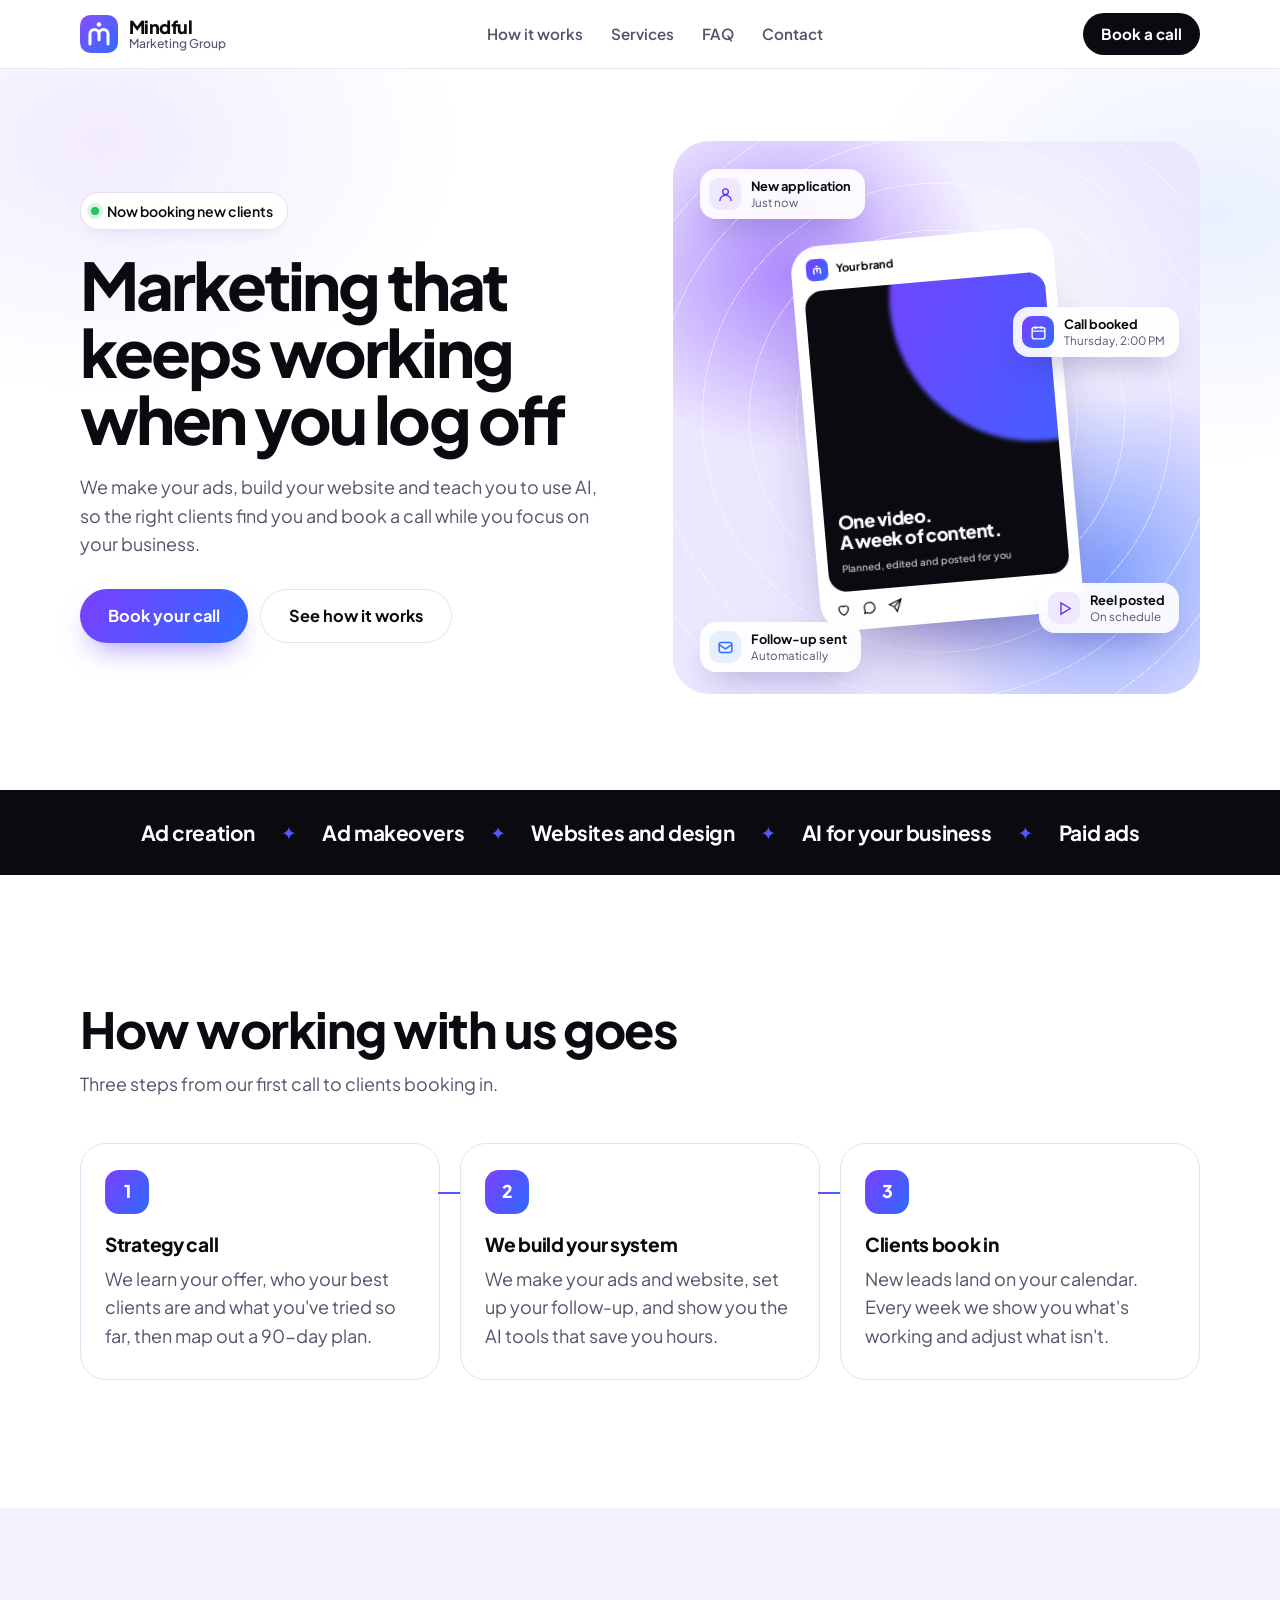
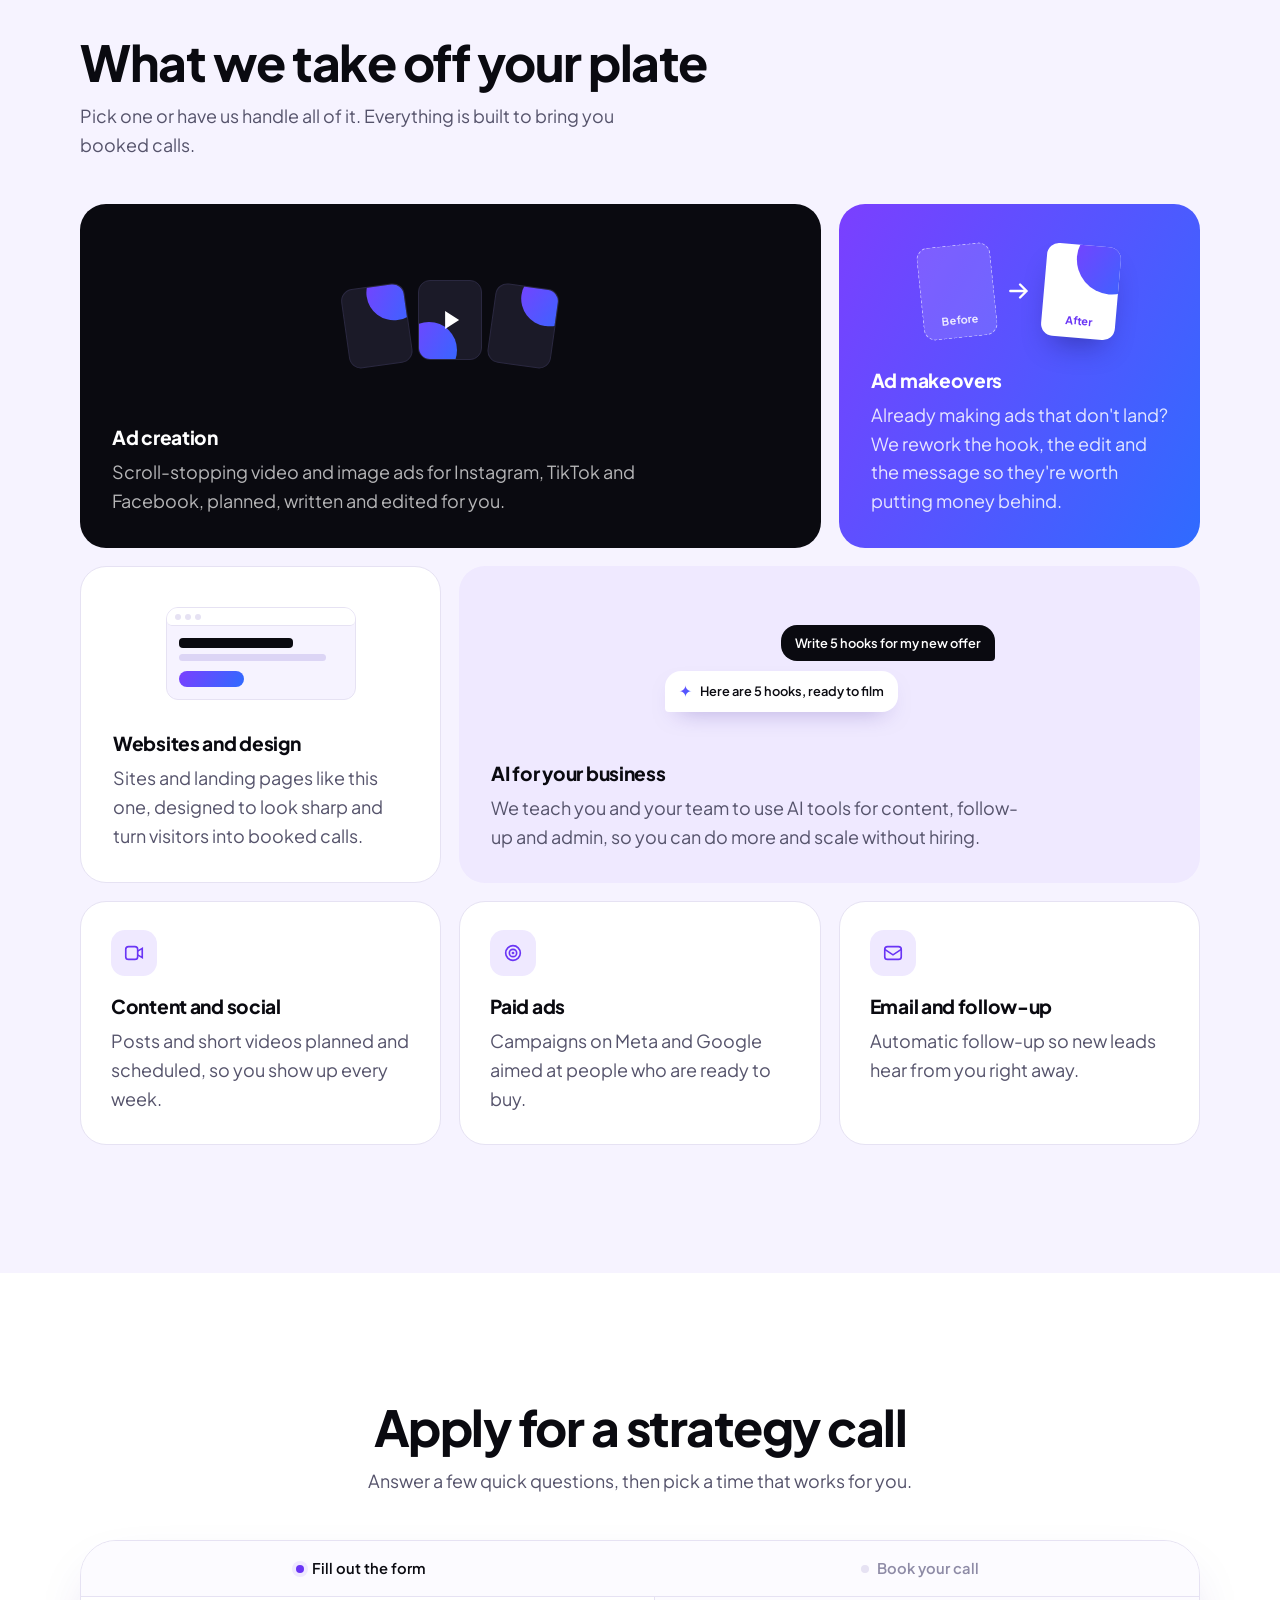
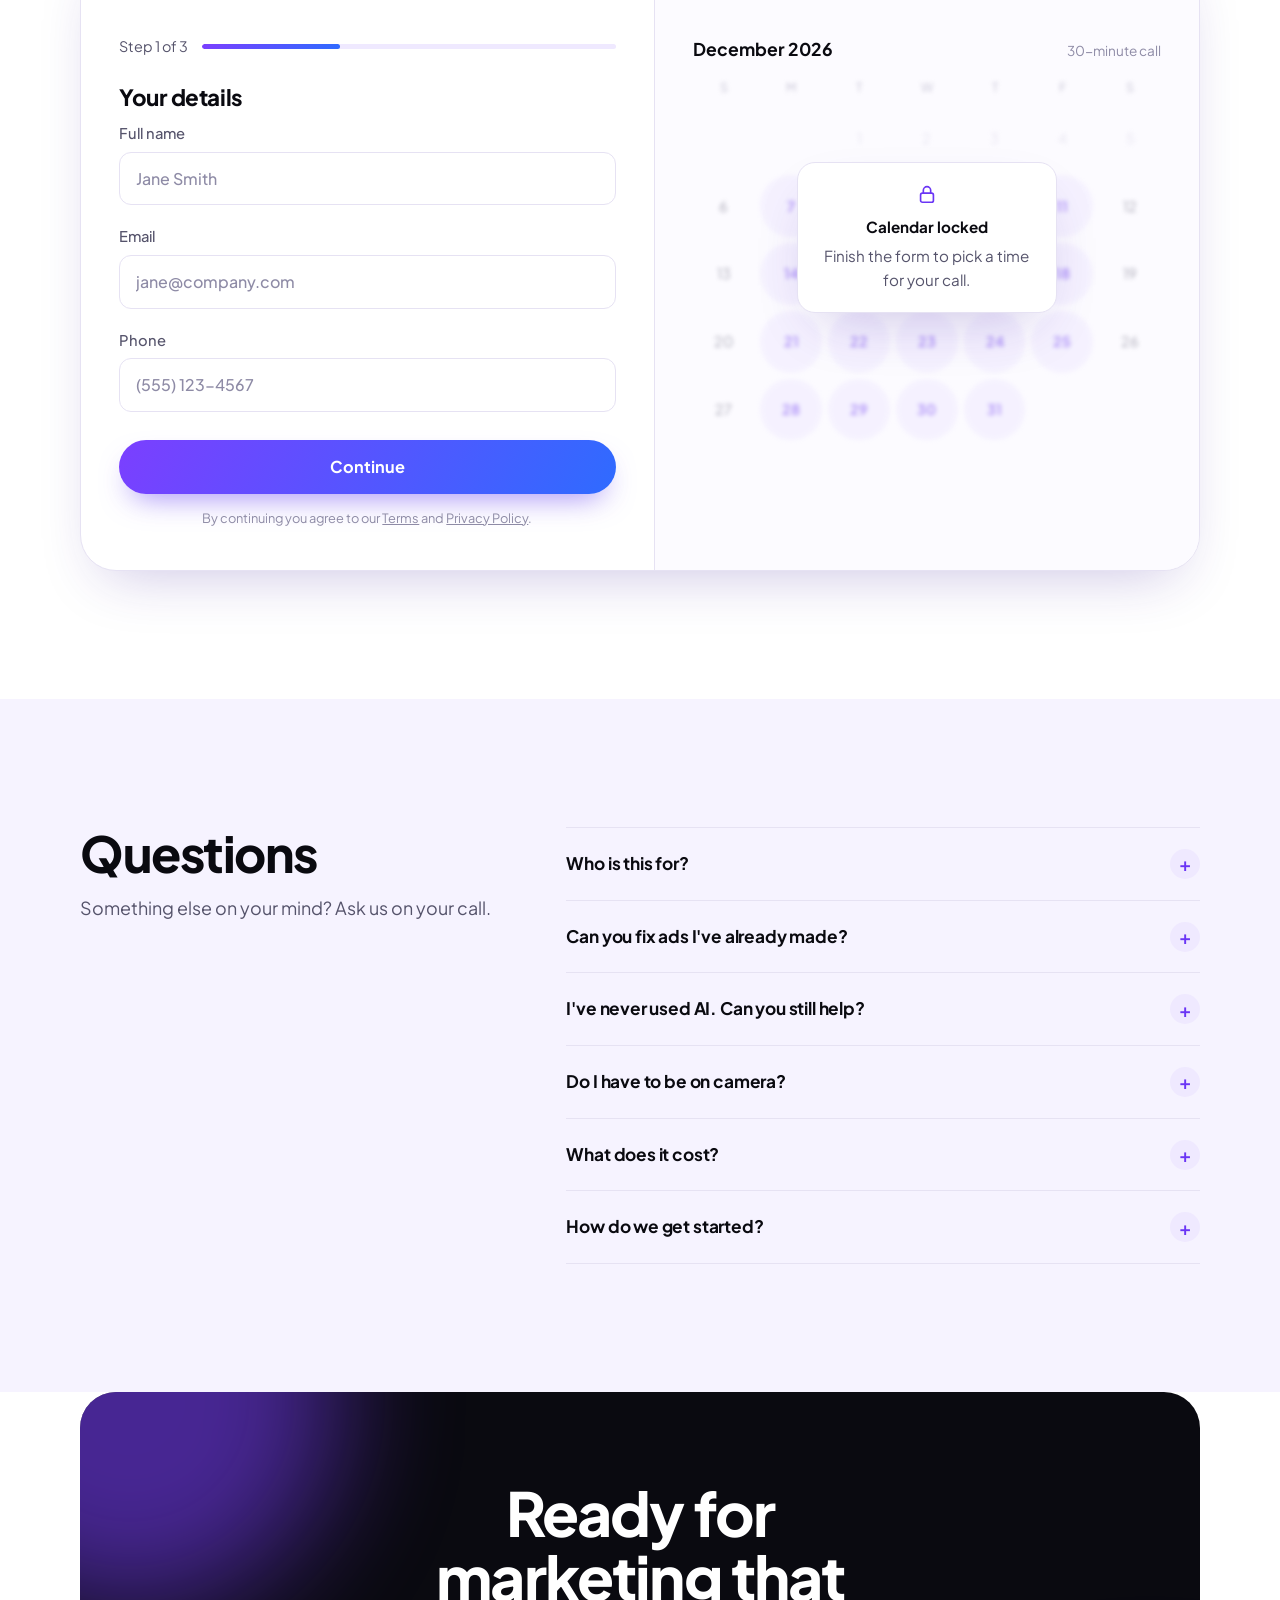
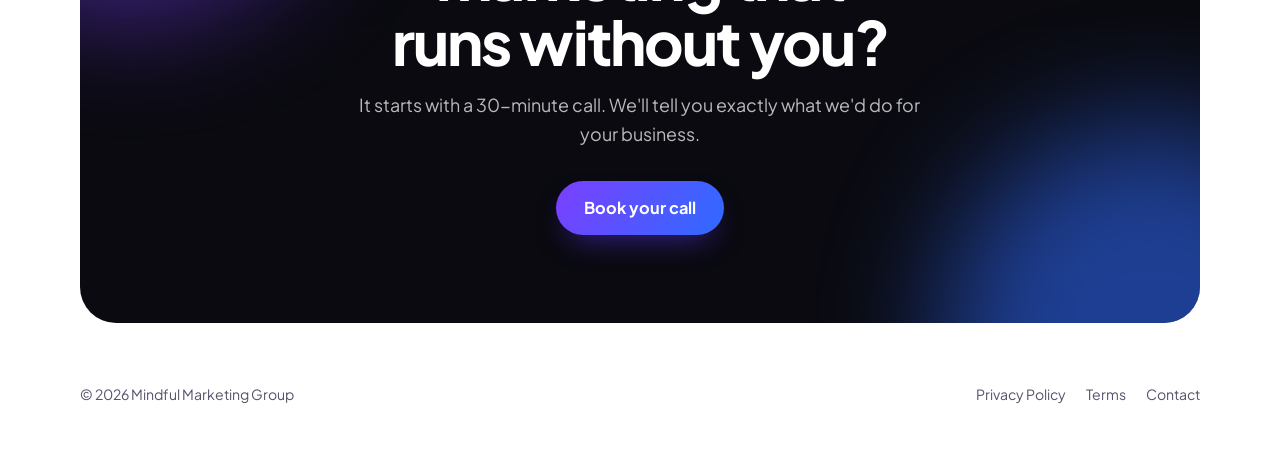
==== index.html @ 07b270d6 "Add security rules, safer form handling and setup notes" ====
<!doctype html>
<html lang="en">
<head>
<meta charset="utf-8">
<meta name="viewport" content="width=device-width, initial-scale=1">
<title>Mindful Marketing Group</title>
<meta name="description" content="Mindful Marketing Group makes your ads, builds your website and teaches you to use AI, so the right clients find you and book a call.">
<link rel="icon" type="image/svg+xml" href="logo.svg">
<link rel="preconnect" href="https://fonts.googleapis.com">
<link rel="preconnect" href="https://fonts.gstatic.com" crossorigin>
<link href="https://fonts.googleapis.com/css2?family=Plus+Jakarta+Sans:wght@400..800&display=swap" rel="stylesheet">
<script src="config.js"></script>
<link rel="stylesheet" href="home.css">
</head>
<body>

<header class="site-header">
  <div class="wrap">
    <a class="brand" href="#top" aria-label="Mindful Marketing Group home">
      <svg viewBox="0 0 40 40" aria-hidden="true">
        <defs><linearGradient id="mmgGrad" x1="0" y1="0" x2="40" y2="40" gradientUnits="userSpaceOnUse"><stop offset="0" stop-color="#8A4DFF"/><stop offset="1" stop-color="#2F6BFF"/></linearGradient></defs>
        <rect width="40" height="40" rx="11" fill="url(#mmgGrad)"/>
        <path d="M10.5 30.5V20a4.75 4.75 0 0 1 9.5 0v6M20 20a4.75 4.75 0 0 1 9.5 0v10.5" fill="none" stroke="#fff" stroke-width="3.2" stroke-linecap="round" stroke-linejoin="round"/>
        <circle cx="20" cy="10" r="2.4" fill="#fff"/>
      </svg>
      <span><b>Mindful</b><small>Marketing Group</small></span>
    </a>
    <nav class="nav" aria-label="Main">
      <a href="#how">How it works</a>
      <a href="#services">Services</a>
      <a href="#faq">FAQ</a>
      <a href="contact.html">Contact</a>
    </nav>
    <a class="btn btn-small btn-dark" href="#apply">Book a call</a>
  </div>
</header>

<main id="top">

  <!-- ================= HERO ================= -->
  <section class="hero">
    <div class="wrap hero-grid">
      <div>
        <span class="pill"><i aria-hidden="true"></i>Now booking new clients</span>
        <h1>Marketing that keeps working when you log off</h1>
        <p class="lede">We make your ads, build your website and teach you to use AI, so the right clients find you and book a call while you focus on your business.</p>
        <div class="hero-ctas">
          <a class="btn" href="#apply">Book your call</a>
          <a class="btn btn-ghost" href="#how">See how it works</a>
        </div>
      </div>

      <!-- Illustration of the system working: a post goes out, leads come in -->
      <div class="stage" role="img" aria-label="Illustration: a social post goes out while new applications, booked calls and follow-up emails come in automatically">
        <div class="phone">
          <div class="phone-top">
            <span class="mini"><svg viewBox="0 0 40 40"><path d="M10.5 30.5V20a4.75 4.75 0 0 1 9.5 0v6M20 20a4.75 4.75 0 0 1 9.5 0v10.5" fill="none" stroke="#fff" stroke-width="4" stroke-linecap="round"/><circle cx="20" cy="10" r="3" fill="#fff"/></svg></span>
            <b>Your brand</b>
          </div>
          <div class="post">
            <span>One video.<br>A week of content.</span>
            <small>Planned, edited and posted for you</small>
          </div>
          <div class="phone-actions" aria-hidden="true">
            <svg viewBox="0 0 24 24"><path d="M12 20s-7-4.4-7-10a4 4 0 0 1 7-2.6A4 4 0 0 1 19 10c0 5.6-7 10-7 10z"/></svg>
            <svg viewBox="0 0 24 24"><path d="M20 12a8 8 0 0 1-11.6 7.1L4 20l1-4.2A8 8 0 1 1 20 12z"/></svg>
            <svg viewBox="0 0 24 24"><path d="M21 3L10 14M21 3l-7 18-4-7-7-4z"/></svg>
          </div>
        </div>

        <div class="chip c1">
          <span class="ic p"><svg viewBox="0 0 24 24"><circle cx="12" cy="8" r="4"/><path d="M4 21a8 8 0 0 1 16 0"/></svg></span>
          <span><b>New application</b><small>Just now</small></span>
        </div>
        <div class="chip c2">
          <span class="ic g"><svg viewBox="0 0 24 24"><rect x="3" y="5" width="18" height="16" rx="3"/><path d="M3 10h18M8 3v4M16 3v4"/></svg></span>
          <span><b>Call booked</b><small>Thursday, 2:00 PM</small></span>
        </div>
        <div class="chip c3">
          <span class="ic b"><svg viewBox="0 0 24 24"><rect x="3" y="5" width="18" height="14" rx="3"/><path d="M3 8l9 6 9-6"/></svg></span>
          <span><b>Follow-up sent</b><small>Automatically</small></span>
        </div>
        <div class="chip c4">
          <span class="ic p"><svg viewBox="0 0 24 24"><path d="M7 4l13 8-13 8z"/></svg></span>
          <span><b>Reel posted</b><small>On schedule</small></span>
        </div>
      </div>
    </div>
  </section>

  <!-- ================= BAND ================= -->
  <div class="band" aria-label="What we do">
    <ul>
      <li>Ad creation</li>
      <li>Ad makeovers</li>
      <li>Websites and design</li>
      <li>AI for your business</li>
      <li>Paid ads</li>
    </ul>
  </div>

  <!-- ================= HOW IT WORKS ================= -->
  <section class="block" id="how">
    <div class="wrap">
      <div class="block-head">
        <h2>How working with us goes</h2>
        <p class="lede">Three steps from our first call to clients booking in.</p>
      </div>
      <ol class="steps">
        <li>
          <h3>Strategy call</h3>
          <p>We learn your offer, who your best clients are and what you've tried so far, then map out a 90-day plan.</p>
        </li>
        <li>
          <h3>We build your system</h3>
          <p>We make your ads and website, set up your follow-up, and show you the AI tools that save you hours.</p>
        </li>
        <li>
          <h3>Clients book in</h3>
          <p>New leads land on your calendar. Every week we show you what's working and adjust what isn't.</p>
        </li>
      </ol>
    </div>
  </section>

  <!-- ================= SERVICES ================= -->
  <section class="block tint" id="services">
    <div class="wrap">
      <div class="block-head">
        <h2>What we take off your plate</h2>
        <p class="lede">Pick one or have us handle all of it. Everything is built to bring you booked calls.</p>
      </div>
      <div class="bento">
        <article class="tile dark span-2">
          <div class="art" aria-hidden="true"><span class="posts"><i></i><i></i><i></i></span></div>
          <h3>Ad creation</h3>
          <p>Scroll-stopping video and image ads for Instagram, TikTok and Facebook, planned, written and edited for you.</p>
        </article>
        <article class="tile grad">
          <div class="art" aria-hidden="true">
            <span class="makeover">
              <i class="before">Before</i>
              <svg viewBox="0 0 24 24"><path d="M4 12h15M13 6l6 6-6 6"/></svg>
              <i class="after">After</i>
            </span>
          </div>
          <h3>Ad makeovers</h3>
          <p>Already making ads that don't land? We rework the hook, the edit and the message so they're worth putting money behind.</p>
        </article>
        <article class="tile light">
          <div class="art" aria-hidden="true"><span class="browser"><span class="bar"><i></i><i></i><i></i></span><span class="body"><i></i><i></i><i></i></span></span></div>
          <h3>Websites and design</h3>
          <p>Sites and landing pages like this one, designed to look sharp and turn visitors into booked calls.</p>
        </article>
        <article class="tile lav span-2">
          <div class="art" aria-hidden="true">
            <span class="ai">
              <span class="q">Write 5 hooks for my new offer</span>
              <span class="a">Here are 5 hooks, ready to film</span>
            </span>
          </div>
          <h3>AI for your business</h3>
          <p>We teach you and your team to use AI tools for content, follow-up and admin, so you can do more and scale without hiring.</p>
        </article>
        <article class="tile small">
          <span class="ico" aria-hidden="true"><svg viewBox="0 0 24 24"><rect x="3" y="5" width="13" height="14" rx="3"/><path d="M16 10l5-3v10l-5-3"/></svg></span>
          <h3>Content and social</h3>
          <p>Posts and short videos planned and scheduled, so you show up every week.</p>
        </article>
        <article class="tile small">
          <span class="ico" aria-hidden="true"><svg viewBox="0 0 24 24"><circle cx="12" cy="12" r="8"/><circle cx="12" cy="12" r="4"/><circle cx="12" cy="12" r=".6"/></svg></span>
          <h3>Paid ads</h3>
          <p>Campaigns on Meta and Google aimed at people who are ready to buy.</p>
        </article>
        <article class="tile small">
          <span class="ico" aria-hidden="true"><svg viewBox="0 0 24 24"><rect x="3" y="5" width="18" height="14" rx="3"/><path d="M3 8l9 6 9-6"/></svg></span>
          <h3>Email and follow-up</h3>
          <p>Automatic follow-up so new leads hear from you right away.</p>
        </article>
      </div>
    </div>
  </section>

  <!-- ================= APPLICATION ================= -->
  <section class="block" id="apply">
    <div class="wrap">
      <div class="block-head center">
        <h2>Apply for a strategy call</h2>
        <p class="lede">Answer a few quick questions, then pick a time that works for you.</p>
      </div>

      <div class="apply-card" id="applyCard">
        <div class="apply-tabs" aria-hidden="true">
          <div class="on" id="tabForm">Fill out the form</div>
          <div id="tabBook">Book your call</div>
        </div>

        <div class="apply-grid">
          <div class="pane form-pane">
            <div class="progress">
              <span id="stepLabel">Step 1 of 3</span>
              <span class="bar"><i id="barFill"></i></span>
            </div>

            <form id="applyForm" name="application" method="POST" data-netlify="true" data-netlify-honeypot="bot-field" novalidate>
              <p hidden><label>Leave this empty <input name="bot-field" tabindex="-1" autocomplete="off"></label></p>
              <fieldset class="active" data-step="1">
                <legend>Your details</legend>
                <label>Full name
                  <input name="name" maxlength="100" autocomplete="name" placeholder="Jane Smith" required>
                  <span class="err" aria-live="polite"></span>
                </label>
                <label>Email
                  <input name="email" maxlength="254" type="email" autocomplete="email" placeholder="jane@company.com" required>
                  <span class="err" aria-live="polite"></span>
                </label>
                <label>Phone
                  <input name="phone" maxlength="30" type="tel" autocomplete="tel" placeholder="(555) 123-4567" required>
                  <span class="err" aria-live="polite"></span>
                </label>
              </fieldset>

              <fieldset data-step="2">
                <legend>Your business</legend>
                <label>Business name
                  <input name="business" maxlength="120" autocomplete="organization" placeholder="Smith Studio" required>
                  <span class="err" aria-live="polite"></span>
                </label>
                <label>Website or Instagram
                  <input name="link" maxlength="200" placeholder="smithstudio.com or @smithstudio">
                  <span class="err" aria-live="polite"></span>
                </label>
                <label>What do you need help with most?
                  <select name="need" required>
                    <option value="">Choose one</option>
                    <option>New ads</option>
                    <option>Fixing ads I already made</option>
                    <option>Website or design</option>
                    <option>Using AI in my business</option>
                    <option>Paid ads</option>
                    <option>Content and social</option>
                    <option>Not sure yet</option>
                  </select>
                  <span class="err" aria-live="polite"></span>
                </label>
                <label>Monthly marketing budget
                  <select name="budget" required>
                    <option value="">Choose a range</option>
                    <option>Under $1,000</option>
                    <option>$1,000 to $3,000</option>
                    <option>$3,000 to $10,000</option>
                    <option>Over $10,000</option>
                  </select>
                  <span class="err" aria-live="polite"></span>
                </label>
              </fieldset>

              <fieldset data-step="3">
                <legend>Your goals</legend>
                <label>What would you like to change in the next 90 days?
                  <textarea name="goal" maxlength="2000" placeholder="For example: get 10 new clients a month without running every post myself." required></textarea>
                  <span class="err" aria-live="polite"></span>
                </label>
              </fieldset>

              <div class="form-actions">
                <button type="button" class="btn btn-ghost" id="backBtn" hidden>Back</button>
                <button type="submit" class="btn" id="nextBtn">Continue</button>
              </div>
              <p class="form-status" id="formStatus" role="alert"></p>
              <p class="fine">By continuing you agree to our <a href="terms.html">Terms</a> and <a href="privacy.html">Privacy Policy</a>.</p>
            </form>
          </div>

          <div class="pane book-pane locked" id="bookPane">
            <div class="booked-msg">
              <h3 id="thanksTitle">Thanks, you're all set</h3>
              <p>Pick a time below for your strategy call.</p>
            </div>
            <div class="cal-wrap">
              <div class="cal-head"><strong id="calMonth"></strong><span>30-minute call</span></div>
              <div class="cal" id="cal" aria-hidden="true"></div>
              <div class="lock-msg">
                <div>
                  <svg viewBox="0 0 24 24" aria-hidden="true"><rect x="5" y="11" width="14" height="10" rx="2"/><path d="M8 11V8a4 4 0 0 1 8 0v3"/></svg>
                  <strong>Calendar locked</strong>
                  Finish the form to pick a time for your call.
                </div>
              </div>
            </div>
            <div class="cal-embed" id="calEmbed"></div>
          </div>
        </div>
      </div>
    </div>
  </section>

  <!-- ================= FAQ ================= -->
  <section class="block tint" id="faq">
    <div class="wrap faq-grid">
      <div class="block-head">
        <h2>Questions</h2>
        <p class="lede">Something else on your mind? Ask us on your call.</p>
      </div>
      <div class="faq">
        <details>
          <summary>Who is this for?</summary>
          <p>Small businesses, coaches and service companies that want better ads, a better website or help using AI to grow.</p>
        </details>
        <details>
          <summary>Can you fix ads I've already made?</summary>
          <p>Yes. Send them over and we'll show you what to change, or remake them for you.</p>
        </details>
        <details>
          <summary>I've never used AI. Can you still help?</summary>
          <p>Yes. We start with the tools you already use and show you step by step, in plain language.</p>
        </details>
        <details>
          <summary>Do I have to be on camera?</summary>
          <p>No. We can build your content around your work, your team, your products or your customers. Whatever you're comfortable with.</p>
        </details>
        <details>
          <summary>What does it cost?</summary>
          <p>It depends on what you need. We'll give you a clear price on your strategy call, with no pressure to sign.</p>
        </details>
        <details>
          <summary>How do we get started?</summary>
          <p>Fill out the short form above and pick a time. On the call we'll look at your business together and show you what we'd do first.</p>
        </details>
      </div>
    </div>
  </section>

  <!-- ================= FINAL CTA ================= -->
  <section class="final">
    <div class="wrap">
      <div class="final-card">
        <h2>Ready for marketing that runs without you?</h2>
        <p class="lede">It starts with a 30-minute call. We'll tell you exactly what we'd do for your business.</p>
        <a class="btn" href="#apply">Book your call</a>
      </div>
    </div>
  </section>

</main>

<footer class="site-footer">
  <div class="wrap">
    <p>&copy; <span data-year>2026</span> Mindful Marketing Group</p>
    <nav aria-label="Footer"><a href="privacy.html">Privacy Policy</a><a href="terms.html">Terms</a><a href="contact.html">Contact</a></nav>
  </div>
</footer>

<script src="home.js"></script>
</body>
</html>
---- home.css ----
/* ============================================================
     BRAND COLORS — change them here
     ============================================================ */
  :root {
    --bg: #FFFFFF;
    --bg-tint: #F6F3FF;     /* soft lavender sections */
    --ink: #0A0A10;         /* black */
    --text: #0A0A10;
    --muted: #55536B;
    --faint: #8E8BA6;
    --line: #E6E2F3;
    --purple: #6A35F5;
    --blue: #2F6BFF;
    --purple-soft: #EFE9FF;
    --blue-soft: #E7EFFF;
    --grad: linear-gradient(120deg, #7B3FFF 0%, #2F6BFF 100%);
    --error: #D23B4B;
    --radius-xl: 36px;
    --radius-lg: 26px;
    --radius-md: 18px;
    --radius-sm: 12px;
    --wrap: 1160px;
    --shadow: 0 24px 60px -24px rgba(58, 30, 150, .28);
  }

  *, *::before, *::after { box-sizing: border-box; }
  html { -webkit-text-size-adjust: 100%; scroll-behavior: smooth; }
  body {
    margin: 0;
    background: var(--bg);
    color: var(--text);
    font-family: "Plus Jakarta Sans", system-ui, -apple-system, "Segoe UI", sans-serif;
    font-size: 17px;
    line-height: 1.6;
    -webkit-font-smoothing: antialiased;
  }
  img, svg, iframe { display: block; max-width: 100%; }
  a { color: inherit; }
  [id] { scroll-margin-top: 84px; }
  [hidden] { display: none !important; }
  :focus-visible { outline: 2px solid var(--purple); outline-offset: 3px; border-radius: 6px; }

  .wrap { width: 100%; max-width: var(--wrap); margin: 0 auto; padding: 0 20px; }

  /* ---------- Type ---------- */
  h1, h2, h3 { margin: 0; font-weight: 750; letter-spacing: -0.03em; color: var(--ink); }
  h1 { font-size: clamp(2.6rem, 7.4vw, 4.1rem); line-height: 1.02; letter-spacing: -0.045em; text-wrap: balance; }
  h2 { font-size: clamp(2rem, 5vw, 3.1rem); line-height: 1.06; text-wrap: balance; }
  h3 { font-size: 1.2rem; line-height: 1.3; letter-spacing: -0.015em; }
  p { margin: 0; }
  .lede { color: var(--muted); font-size: 1.12rem; max-width: 33em; }

  /* ---------- Buttons ---------- */
  .btn {
    display: inline-flex; align-items: center; justify-content: center; gap: 10px;
    min-height: 54px; padding: 0 28px;
    border: 0; border-radius: 999px;
    background: var(--grad); color: #fff;
    font: inherit; font-weight: 700; font-size: 1.02rem; text-decoration: none; white-space: nowrap;
    cursor: pointer;
    box-shadow: 0 14px 30px -12px rgba(90, 50, 240, .6);
    transition: transform .15s ease, box-shadow .15s ease;
  }
  .btn:hover { transform: translateY(-1px); box-shadow: 0 18px 36px -12px rgba(90, 50, 240, .7); }
  .btn-ghost { background: #fff; color: var(--ink); border: 1px solid var(--line); box-shadow: none; }
  .btn-ghost:hover { border-color: var(--ink); box-shadow: none; }
  .btn-small { min-height: 42px; padding: 0 18px; font-size: .95rem; box-shadow: none; flex: none; }
  .btn-dark { background: var(--ink); box-shadow: none; }
  .btn-dark:hover { box-shadow: none; }

  /* ---------- Header ---------- */
  .site-header {
    position: sticky; top: 0; z-index: 20;
    background: rgba(255, 255, 255, .82);
    backdrop-filter: blur(14px); -webkit-backdrop-filter: blur(14px);
    border-bottom: 1px solid rgba(230, 226, 243, .8);
  }
  .site-header .wrap { display: flex; align-items: center; justify-content: space-between; gap: 16px; height: 68px; }
  .brand { display: flex; align-items: center; gap: 11px; text-decoration: none; }
  .brand svg { width: 38px; height: 38px; flex: none; }
  .brand span { display: grid; line-height: 1.05; }
  .brand b { font-size: 1.12rem; font-weight: 800; letter-spacing: -0.03em; }
  .brand small { font-size: .76rem; color: var(--muted); font-weight: 500; }
  .nav { display: none; gap: 28px; font-size: .95rem; font-weight: 600; color: var(--muted); }
  .nav a { text-decoration: none; }
  .nav a:hover { color: var(--ink); }
  @media (min-width: 900px) { .nav { display: flex; } }

  /* ---------- Hero ---------- */
  .hero { position: relative; padding: 48px 0 72px; overflow: hidden; }
  .hero::before {
    content: ""; position: absolute; inset: 0; z-index: -1;
    background:
      radial-gradient(40% 50% at 8% 10%, rgba(123, 63, 255, .10), transparent 70%),
      radial-gradient(40% 50% at 95% 20%, rgba(47, 107, 255, .10), transparent 70%);
  }
  .hero-grid { display: grid; gap: 44px; align-items: center; }
  .pill {
    display: inline-flex; align-items: center; gap: 8px;
    padding: 7px 14px 7px 10px; border-radius: 999px;
    background: #fff; border: 1px solid var(--line);
    font-size: .88rem; font-weight: 600; color: var(--ink);
    box-shadow: 0 6px 20px -12px rgba(58, 30, 150, .25);
  }
  .pill i { width: 8px; height: 8px; border-radius: 50%; background: #22C55E; box-shadow: 0 0 0 4px rgba(34, 197, 94, .18); }
  .hero h1 { margin-top: 22px; }
  .hero .lede { margin-top: 20px; }
  .hero-ctas { display: flex; flex-wrap: wrap; gap: 12px; margin-top: 30px; }
  @media (min-width: 980px) {
    .hero { padding: 72px 0 96px; }
    .hero-grid { grid-template-columns: 1.02fr 1fr; gap: 56px; }
  }

  /* Hero visual: your marketing running on its own */
  .stage {
    position: relative; aspect-ratio: 1 / 1.05; width: 100%; max-width: 560px; margin: 0 auto;
    border-radius: var(--radius-xl); overflow: hidden;
    background:
      radial-gradient(55% 45% at 22% 24%, rgba(123, 63, 255, .55), transparent 70%),
      radial-gradient(55% 50% at 82% 78%, rgba(47, 107, 255, .55), transparent 70%),
      radial-gradient(60% 60% at 60% 30%, rgba(255, 255, 255, .9), transparent 70%),
      #ECE6FF;
  }
  .stage::after {   /* fine rings, like ripples */
    content: ""; position: absolute; left: 50%; top: 50%; width: 140%; aspect-ratio: 1;
    transform: translate(-50%, -50%);
    background: repeating-radial-gradient(circle, transparent 0 46px, rgba(255, 255, 255, .45) 46px 47px);
    pointer-events: none;
  }
  .phone {
    position: absolute; left: 50%; top: 52%; z-index: 2;
    width: 50%; transform: translate(-50%, -50%) rotate(-5deg);
    background: #fff; border-radius: 28px; padding: 11px;
    box-shadow: 0 40px 70px -30px rgba(40, 20, 120, .55);
  }
  .phone-top { display: flex; align-items: center; gap: 8px; padding: 2px 4px 10px; }
  .phone-top .mini { width: 22px; height: 22px; border-radius: 7px; background: var(--grad); flex: none; display: grid; place-items: center; }
  .phone-top .mini svg { width: 14px; height: 14px; }
  .phone-top b { font-size: .7rem; font-weight: 700; letter-spacing: -0.01em; }
  .post {
    position: relative; aspect-ratio: 4 / 5; border-radius: 18px; overflow: hidden;
    background: var(--ink); color: #fff; padding: 14px;
    display: flex; flex-direction: column; justify-content: flex-end;
  }
  .post::before {
    content: ""; position: absolute; width: 120%; aspect-ratio: 1; right: -55%; top: -40%;
    border-radius: 50%; background: var(--grad); filter: blur(2px);
  }
  .post span { position: relative; font-weight: 800; font-size: clamp(.82rem, 2.4vw, 1.15rem); line-height: 1.12; letter-spacing: -0.03em; }
  .post small { position: relative; margin-top: 8px; font-size: .62rem; color: rgba(255, 255, 255, .7); font-weight: 600; }
  .phone-actions { display: flex; gap: 10px; padding: 10px 4px 2px; }
  .phone-actions svg { width: 16px; height: 16px; stroke: var(--ink); fill: none; stroke-width: 1.8; }

  .chip {
    position: absolute; z-index: 3;
    display: flex; align-items: center; gap: 10px;
    padding: 9px 14px 9px 9px; border-radius: 16px;
    background: rgba(255, 255, 255, .92);
    backdrop-filter: blur(8px); -webkit-backdrop-filter: blur(8px);
    box-shadow: 0 16px 34px -14px rgba(40, 20, 120, .4);
    font-size: .8rem; line-height: 1.25; white-space: nowrap;
  }
  .chip b { display: block; font-weight: 700; color: var(--ink); }
  .chip small { color: var(--muted); font-size: .72rem; }
  .chip .ic { width: 32px; height: 32px; border-radius: 10px; display: grid; place-items: center; flex: none; }
  .chip .ic svg { width: 17px; height: 17px; fill: none; stroke-width: 2; }
  .ic.p { background: var(--purple-soft); } .ic.p svg { stroke: var(--purple); }
  .ic.b { background: var(--blue-soft); }   .ic.b svg { stroke: var(--blue); }
  .ic.g { background: var(--grad); }        .ic.g svg { stroke: #fff; }
  .c1 { left: 5%;  top: 5%; }
  .c2 { right: 4%; top: 30%; }
  .c3 { left: 5%;  bottom: 4%; }
  .c4 { right: 4%; bottom: 11%; }
  @media (max-width: 560px) {
    .stage { aspect-ratio: 1 / 1.2; }
    .phone { width: 48%; }
    .c1 { top: 4%; left: 4%; }
    .c2 { top: 28%; right: 3%; }
    .c3 { bottom: 4%; left: 4%; }
    .c4 { bottom: 15%; right: 4%; }
  }
  @media (max-width: 420px) {
    .chip { font-size: .72rem; padding: 7px 11px 7px 7px; gap: 8px; border-radius: 13px; }
    .chip small { font-size: .66rem; }
    .chip .ic { width: 27px; height: 27px; border-radius: 8px; }
    .chip .ic svg { width: 14px; height: 14px; }
    .phone { width: 50%; border-radius: 22px; padding: 8px; }
  }

  /* The one orchestrated moment: the system "comes alive" on load */
  .phone { animation: rise .8s cubic-bezier(.2, .8, .2, 1) .1s both; }
  .chip  { animation: pop .6s cubic-bezier(.2, .8, .2, 1) both; }
  .c1 { animation-delay: .7s; } .c2 { animation-delay: 1.1s; } .c3 { animation-delay: 1.5s; } .c4 { animation-delay: 1.9s; }
  @keyframes rise { from { opacity: 0; transform: translate(-50%, -42%) rotate(-5deg); } to { opacity: 1; transform: translate(-50%, -50%) rotate(-5deg); } }
  @keyframes pop  { from { opacity: 0; transform: translateY(10px) scale(.94); } to { opacity: 1; transform: none; } }

  /* ---------- Black band ---------- */
  .band { background: var(--ink); color: #fff; padding: 26px 0; }
  .band ul {
    list-style: none; margin: 0; padding: 0;
    display: flex; flex-wrap: wrap; justify-content: center; gap: 10px 26px;
    font-weight: 700; font-size: clamp(1rem, 2.4vw, 1.3rem); letter-spacing: -0.02em;
  }
  .band li { display: flex; align-items: center; gap: 26px; }
  .band li + li::before { content: "\2726"; background: var(--grad); -webkit-background-clip: text; background-clip: text; color: transparent; font-size: .9em; }
  @media (max-width: 600px) { .band li + li::before { display: none; } .band ul { gap: 6px 18px; } }

  /* ---------- Sections ---------- */
  .block { padding: 96px 0; }
  .block.tint { background: var(--bg-tint); }
  .block-head { max-width: 640px; margin-bottom: 44px; }
  .block-head .lede { margin-top: 14px; }
  .block-head.center { margin-left: auto; margin-right: auto; text-align: center; }
  .block-head.center .lede { margin-left: auto; margin-right: auto; }
  @media (min-width: 760px) { .block { padding: 128px 0; } }

  /* Steps — a real sequence, so numbered */
  .steps { list-style: none; margin: 0; padding: 0; display: grid; gap: 14px; counter-reset: step; }
  .steps li {
    counter-increment: step; position: relative;
    background: #fff; border: 1px solid var(--line); border-radius: var(--radius-lg);
    padding: 26px 24px 28px;
  }
  .steps li::before {
    content: counter(step);
    display: grid; place-items: center; width: 44px; height: 44px; margin-bottom: 18px;
    border-radius: 14px; background: var(--grad); color: #fff; font-weight: 800; font-size: 1.1rem;
  }
  .steps p { color: var(--muted); margin-top: 8px; }
  @media (min-width: 900px) {
    .steps { grid-template-columns: repeat(3, 1fr); gap: 20px; }
    .steps li:not(:last-child)::after {
      content: ""; position: absolute; top: 48px; right: -21px; width: 22px; height: 2px;
      background: var(--grad);
    }
  }

  /* Services — bento */
  .bento { display: grid; gap: 14px; }
  .tile { border-radius: var(--radius-lg); padding: 28px 26px; position: relative; overflow: hidden; min-height: 250px; display: flex; flex-direction: column; justify-content: flex-end; }
  .tile p { margin-top: 8px; max-width: 30em; }
  .tile.dark { background: var(--ink); color: #fff; }
  .tile.dark h3 { color: #fff; }
  .tile.dark p { color: rgba(255, 255, 255, .7); }
  .tile.grad { background: var(--grad); color: #fff; }
  .tile.grad h3 { color: #fff; }
  .tile.grad p { color: rgba(255, 255, 255, .85); }
  .tile.light { background: #fff; border: 1px solid var(--line); }
  .tile.light p, .tile.lav p { color: var(--muted); }
  .tile.lav { background: var(--purple-soft); }
  .art { flex: 1; display: flex; align-items: center; justify-content: center; margin-bottom: 22px; min-height: 110px; }
  /* tiny illustrations */
  .posts { display: flex; gap: 10px; }
  .posts i { width: 64px; aspect-ratio: 4 / 5; border-radius: 12px; background: #1B1A28; border: 1px solid #2A2840; display: block; position: relative; overflow: hidden; }
  .posts i::after { content: ""; position: absolute; width: 90%; aspect-ratio: 1; border-radius: 50%; right: -30%; top: -25%; background: var(--grad); }
  .posts i:nth-child(1) { transform: rotate(-8deg) translateY(6px); }
  .posts i:nth-child(3) { transform: rotate(8deg) translateY(6px); }
  .posts i:nth-child(2)::after { right: auto; left: -30%; top: auto; bottom: -25%; }
  .target { width: 104px; height: 104px; border-radius: 50%; border: 2px solid rgba(255,255,255,.5); display: grid; place-items: center; }
  .target::before { content: ""; width: 62px; height: 62px; border-radius: 50%; border: 2px solid rgba(255,255,255,.7); display: grid; }
  .target { position: relative; }
  .target::after { content: ""; position: absolute; width: 18px; height: 18px; border-radius: 50%; background: #fff; }
  .browser { width: 190px; border-radius: 12px; border: 1px solid var(--line); background: var(--bg-tint); overflow: hidden; }
  .browser .bar { height: 18px; background: #fff; border-bottom: 1px solid var(--line); display: flex; gap: 4px; align-items: center; padding: 0 8px; }
  .browser .bar i { width: 6px; height: 6px; border-radius: 50%; background: var(--line); }
  .browser .body { padding: 12px; display: grid; gap: 6px; }
  .browser .body i { height: 7px; border-radius: 4px; background: #DCD5F5; }
  .browser .body i:nth-child(1) { width: 70%; height: 10px; background: var(--ink); }
  .browser .body i:nth-child(2) { width: 90%; }
  .browser .body i:nth-child(3) { width: 40%; height: 16px; border-radius: 99px; background: var(--grad); margin-top: 4px; }
  .mails { display: grid; gap: 8px; width: 220px; }
  .mails i { display: flex; align-items: center; gap: 10px; height: 38px; padding: 0 12px; border-radius: 12px; background: #fff; box-shadow: 0 8px 20px -14px rgba(58,30,150,.5); }
  .mails i::before { content: ""; width: 16px; height: 16px; border-radius: 5px; background: var(--grad); flex: none; }
  .mails i::after { content: ""; height: 6px; flex: 1; border-radius: 3px; background: #DCD5F5; }
  .mails i:nth-child(2) { margin-left: 18px; }
  .mails i:nth-child(3) { margin-left: 36px; opacity: .7; }
  .posts i:nth-child(2)::before {
    content: ""; position: absolute; left: 50%; top: 50%; z-index: 1; transform: translate(-35%, -50%);
    border-left: 14px solid #fff; border-top: 9px solid transparent; border-bottom: 9px solid transparent;
  }
  .makeover { display: flex; align-items: center; gap: 12px; }
  .makeover i {
    width: 74px; aspect-ratio: 4 / 5; border-radius: 12px; position: relative; overflow: hidden;
    display: grid; place-items: end center; padding-bottom: 8px;
    font-style: normal; font-size: .68rem; font-weight: 700;
  }
  .makeover .before { background: rgba(255, 255, 255, .12); color: rgba(255, 255, 255, .85); border: 1.5px dashed rgba(255, 255, 255, .55); transform: rotate(-6deg); }
  .makeover .after { background: #fff; color: var(--purple); transform: rotate(5deg); box-shadow: 0 16px 30px -12px rgba(20, 10, 80, .45); }
  .makeover .after::before { content: ""; position: absolute; width: 95%; aspect-ratio: 1; border-radius: 50%; right: -35%; top: -25%; background: var(--grad); }
  .makeover svg { width: 26px; height: 26px; stroke: #fff; fill: none; stroke-width: 2.2; stroke-linecap: round; stroke-linejoin: round; }
  .ai { width: min(330px, 100%); display: grid; gap: 10px; font-size: .8rem; font-weight: 600; line-height: 1.3; }
  .ai .q { justify-self: end; background: var(--ink); color: #fff; padding: 10px 14px; border-radius: 16px 16px 4px 16px; }
  .ai .a {
    justify-self: start; display: flex; align-items: center; gap: 8px;
    background: #fff; color: var(--ink); padding: 10px 14px; border-radius: 16px 16px 16px 4px;
    box-shadow: 0 10px 24px -14px rgba(58, 30, 150, .5);
  }
  .ai .a::before { content: "\2726"; background: var(--grad); -webkit-background-clip: text; background-clip: text; color: transparent; font-size: 1rem; }
  .tile.small { min-height: 0; justify-content: flex-start; background: #fff; border: 1px solid var(--line); }
  .tile.small .ico { width: 46px; height: 46px; border-radius: 14px; background: var(--purple-soft); display: grid; place-items: center; margin-bottom: 18px; }
  .tile.small .ico svg { width: 22px; height: 22px; stroke: var(--purple); fill: none; stroke-width: 1.8; }
  .tile.small p { color: var(--muted); }
  @media (min-width: 900px) {
    .bento { grid-template-columns: repeat(3, 1fr); gap: 18px; }
    .span-2 { grid-column: span 2; }
    .tile { min-height: 300px; padding: 32px; }
    .tile.small { min-height: 0; padding: 28px 30px 30px; }
  }

  /* ---------- Application ---------- */
  .apply-card { border: 1px solid var(--line); border-radius: var(--radius-xl); background: #fff; overflow: hidden; box-shadow: var(--shadow); }
  .apply-tabs { display: grid; grid-template-columns: 1fr 1fr; border-bottom: 1px solid var(--line); background: #FCFBFF; }
  .apply-tabs div {
    display: flex; align-items: center; justify-content: center; gap: 8px;
    padding: 16px 10px; font-size: .92rem; color: var(--faint); font-weight: 600;
  }
  .apply-tabs div::before { content: ""; width: 8px; height: 8px; border-radius: 50%; background: var(--line); }
  .apply-tabs .on { color: var(--ink); }
  .apply-tabs .on::before { background: var(--purple); box-shadow: 0 0 0 4px var(--purple-soft); }
  .apply-tabs .done::before { background: var(--faint); }

  .apply-grid { display: grid; }
  .pane { padding: 28px 22px 30px; }
  .book-pane { display: none; border-top: 1px solid var(--line); background: #FCFBFF; }
  .apply-card.unlocked .form-pane { display: none; }
  .apply-card.unlocked .book-pane { display: block; border-top: 0; }
  @media (min-width: 900px) {
    .apply-grid { grid-template-columns: 1.05fr 1fr; }
    .pane { padding: 38px 38px 42px; }
    .book-pane { display: block; border-top: 0; border-left: 1px solid var(--line); }
    .apply-card.unlocked .form-pane { display: block; }
    .apply-card.unlocked .book-pane { border-left: 1px solid var(--line); }
  }

  .progress { display: flex; align-items: center; gap: 14px; margin-bottom: 22px; color: var(--muted); font-size: .9rem; }
  .bar { flex: 1; height: 5px; border-radius: 5px; background: var(--purple-soft); overflow: hidden; }
  .bar i { display: block; height: 100%; width: 33.33%; background: var(--grad); border-radius: 5px; transition: width .35s ease; }

  fieldset { border: 0; margin: 0; padding: 0; display: none; }
  fieldset.active { display: grid; gap: 14px; }
  legend { font-size: 1.4rem; font-weight: 750; letter-spacing: -0.02em; margin-bottom: 6px; padding: 0; }
  label { display: grid; gap: 6px; font-size: .92rem; color: var(--muted); font-weight: 500; }
  input, select, textarea {
    width: 100%; min-height: 52px; padding: 13px 16px;
    background: #fff; color: var(--ink);
    border: 1px solid var(--line); border-radius: var(--radius-sm);
    font: inherit; font-size: 1rem;
  }
  textarea { min-height: 120px; resize: vertical; }
  select { appearance: none; -webkit-appearance: none; background-image: url("data:image/svg+xml,%3Csvg xmlns='http://www.w3.org/2000/svg' width='12' height='8' viewBox='0 0 12 8'%3E%3Cpath d='M1 1l5 5 5-5' fill='none' stroke='%2355536B' stroke-width='1.6'/%3E%3C/svg%3E"); background-repeat: no-repeat; background-position: right 16px center; padding-right: 40px; }
  input::placeholder, textarea::placeholder { color: var(--faint); }
  input:focus, select:focus, textarea:focus { outline: none; border-color: var(--purple); box-shadow: 0 0 0 4px var(--purple-soft); }
  .invalid input, .invalid select, .invalid textarea { border-color: var(--error); }
  .err { color: var(--error); font-size: .85rem; }
  .form-actions { display: flex; gap: 10px; margin-top: 22px; }
  .form-actions .btn { flex: 1; }
  .form-actions .btn-ghost { flex: 0 0 auto; }
  .fine { margin-top: 14px; color: var(--faint); font-size: .8rem; text-align: center; }
  .form-status { margin-top: 12px; color: var(--error); font-size: .9rem; text-align: center; }

  .cal-wrap { position: relative; }
  .cal-head { display: flex; justify-content: space-between; align-items: baseline; margin-bottom: 14px; }
  .cal-head strong { font-size: 1.1rem; }
  .cal-head span { color: var(--faint); font-size: .85rem; }
  .cal { display: grid; grid-template-columns: repeat(7, 1fr); gap: 6px; text-align: center; font-size: .9rem; }
  .cal .dow { color: var(--faint); font-size: .78rem; padding-bottom: 4px; }
  .cal .d { aspect-ratio: 1; display: grid; place-items: center; border-radius: 50%; color: var(--muted); }
  .cal .d.open { background: var(--purple-soft); color: var(--purple); font-weight: 700; }
  .cal .d.past { color: #CFCBE0; }
  .locked .cal { filter: blur(2px); opacity: .5; user-select: none; }
  .lock-msg { position: absolute; inset: 0; display: grid; place-items: center; text-align: center; }
  .lock-msg div {
    background: #fff; border: 1px solid var(--line); border-radius: var(--radius-md);
    padding: 20px 22px; max-width: 260px; font-size: .95rem; color: var(--muted);
    box-shadow: var(--shadow);
  }
  .lock-msg svg { width: 22px; height: 22px; stroke: var(--purple); fill: none; stroke-width: 1.8; margin: 0 auto 10px; }
  .lock-msg strong { display: block; color: var(--ink); margin-bottom: 4px; }
  .unlocked .lock-msg { display: none; }
  .booked-msg { display: none; }
  .unlocked .booked-msg { display: block; margin-bottom: 20px; }
  .booked-msg h3 { font-size: 1.4rem; margin-bottom: 6px; }
  .booked-msg p { color: var(--muted); }
  .cal-embed { display: none; margin-top: 18px; }
  .unlocked .cal-embed { display: block; }
  .cal-embed iframe { width: 100%; height: 640px; border: 0; border-radius: var(--radius-md); background: #fff; }
  .cal-placeholder { border: 1px solid var(--line); border-radius: var(--radius-md); padding: 22px 24px; color: var(--muted); font-size: .95rem; background: #fff; }
  .cal-placeholder strong { display: block; color: var(--ink); font-size: 1.05rem; margin-bottom: 8px; }
  .cal-placeholder ol { margin: 0 0 14px; padding-left: 1.2em; }
  .cal-placeholder li { margin-bottom: 4px; }
  .cal-placeholder a { color: var(--purple); font-weight: 600; }

  /* FAQ */
  .faq-grid { display: grid; gap: 32px; }
  .faq-grid .block-head { margin-bottom: 0; }
  @media (min-width: 900px) { .faq-grid { grid-template-columns: 1fr 1.5fr; gap: 64px; } }
  .faq details { border-top: 1px solid var(--line); }
  .faq details:last-child { border-bottom: 1px solid var(--line); }
  .faq summary {
    list-style: none; cursor: pointer; padding: 22px 44px 22px 0; position: relative;
    font-weight: 700; font-size: 1.08rem; letter-spacing: -0.01em;
  }
  .faq summary::-webkit-details-marker { display: none; }
  .faq summary::after {
    content: "+"; position: absolute; right: 0; top: 50%; transform: translateY(-50%);
    width: 30px; height: 30px; border-radius: 50%; background: var(--purple-soft); color: var(--purple);
    display: grid; place-items: center; font-weight: 600; font-size: 1.2rem; line-height: 1;
    transition: transform .2s ease;
  }
  .faq details[open] summary::after { transform: translateY(-50%) rotate(45deg); }
  .faq details p { color: var(--muted); padding: 0 0 22px; max-width: 38em; }

  /* Final CTA — black */
  .final { padding: 0 0 20px; }
  .final-card {
    position: relative; overflow: hidden; text-align: center;
    background: var(--ink); color: #fff; border-radius: var(--radius-xl);
    padding: 88px 24px;
  }
  .final-card::before, .final-card::after {
    content: ""; position: absolute; width: 420px; aspect-ratio: 1; border-radius: 50%; filter: blur(60px); opacity: .55;
  }
  .final-card::before { background: #7B3FFF; left: -160px; top: -200px; }
  .final-card::after  { background: #2F6BFF; right: -160px; bottom: -220px; }
  .final-card > * { position: relative; z-index: 1; }
  .final h2 { color: #fff; max-width: 14ch; margin: 0 auto; font-size: clamp(2.2rem, 6vw, 3.8rem); }
  .final .lede { color: rgba(255, 255, 255, .72); margin: 18px auto 32px; }

  /* Footer */
  .site-footer { padding: 40px 0 48px; color: var(--muted); font-size: .88rem; }
  .site-footer .wrap { display: flex; flex-wrap: wrap; gap: 16px 28px; align-items: center; justify-content: space-between; }
  .site-footer nav { display: flex; gap: 20px; }
  .site-footer a { text-decoration: none; }
  .site-footer a:hover { color: var(--ink); }

  @media (min-width: 760px) { body { font-size: 18px; } }

  @media (prefers-reduced-motion: reduce) {
    html { scroll-behavior: auto; }
    .phone, .chip { animation: none; }
    .btn, .bar i, .faq summary::after { transition: none; }
  }
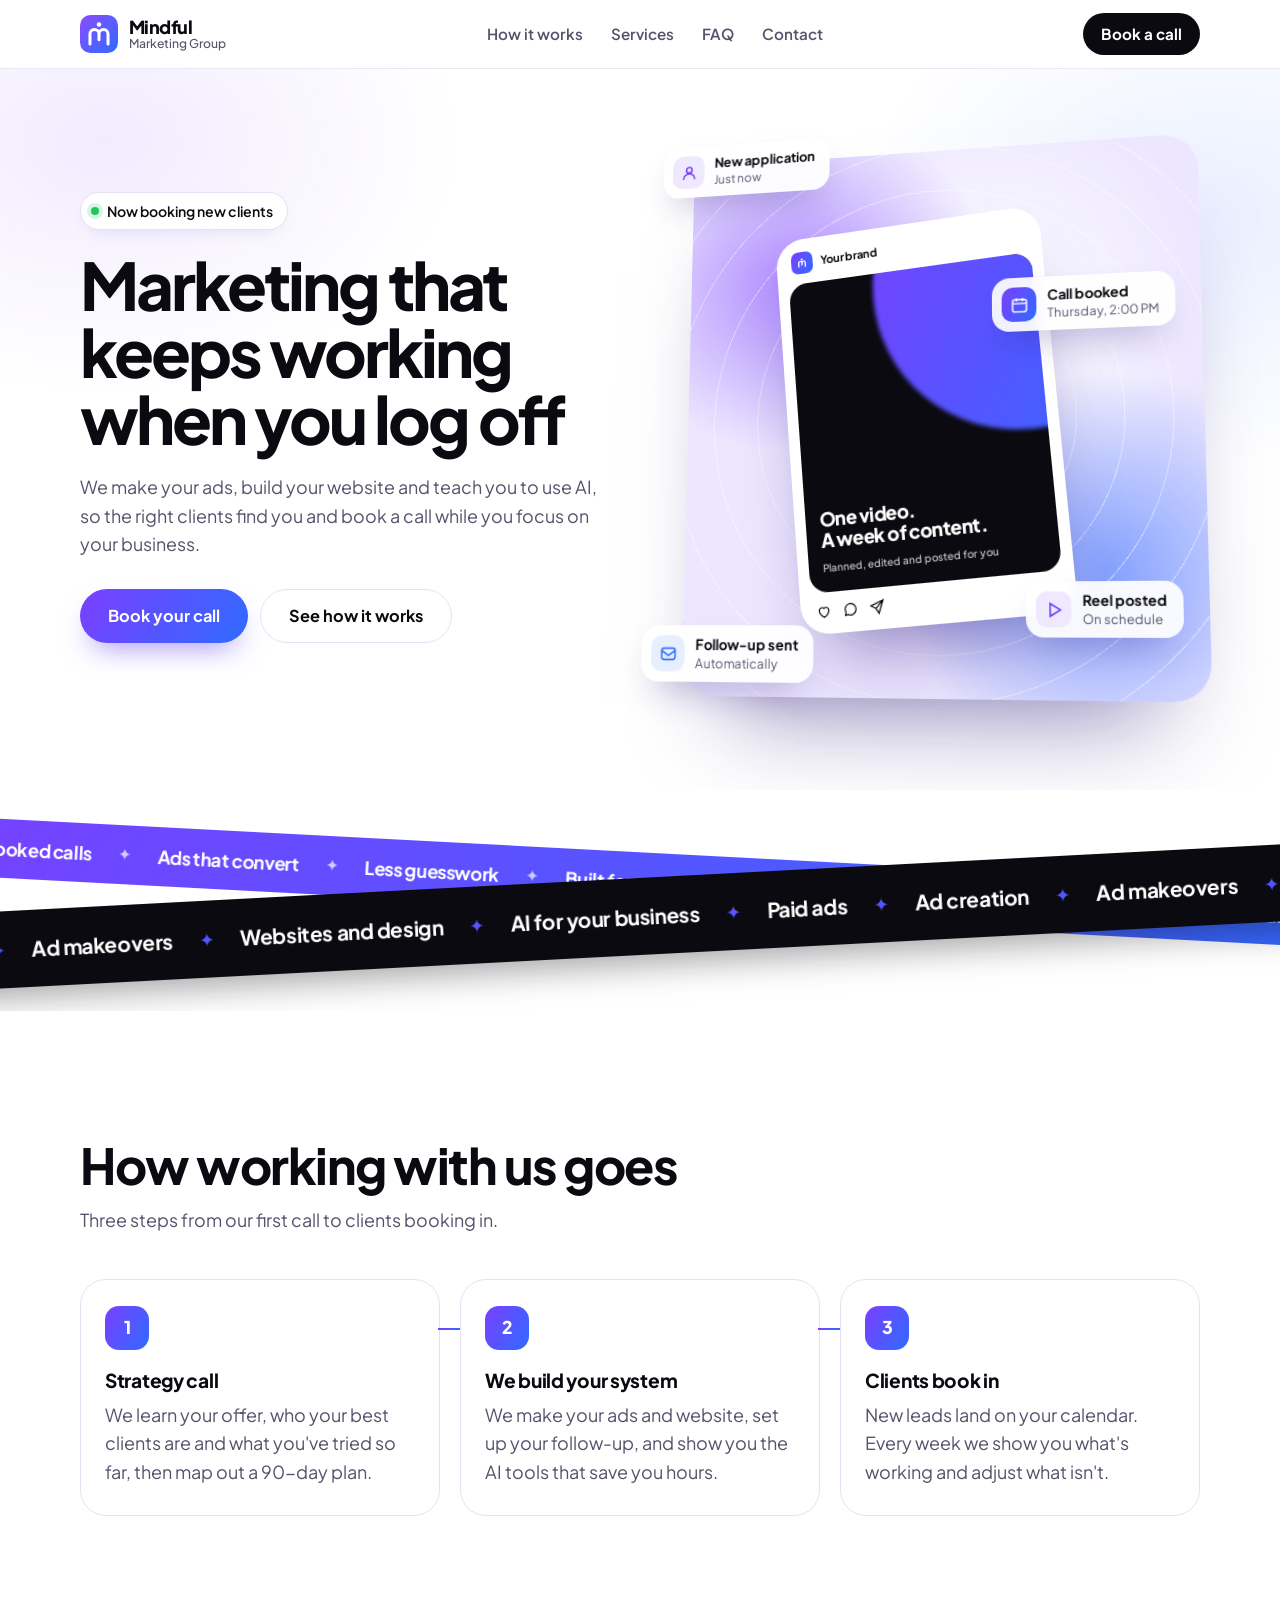
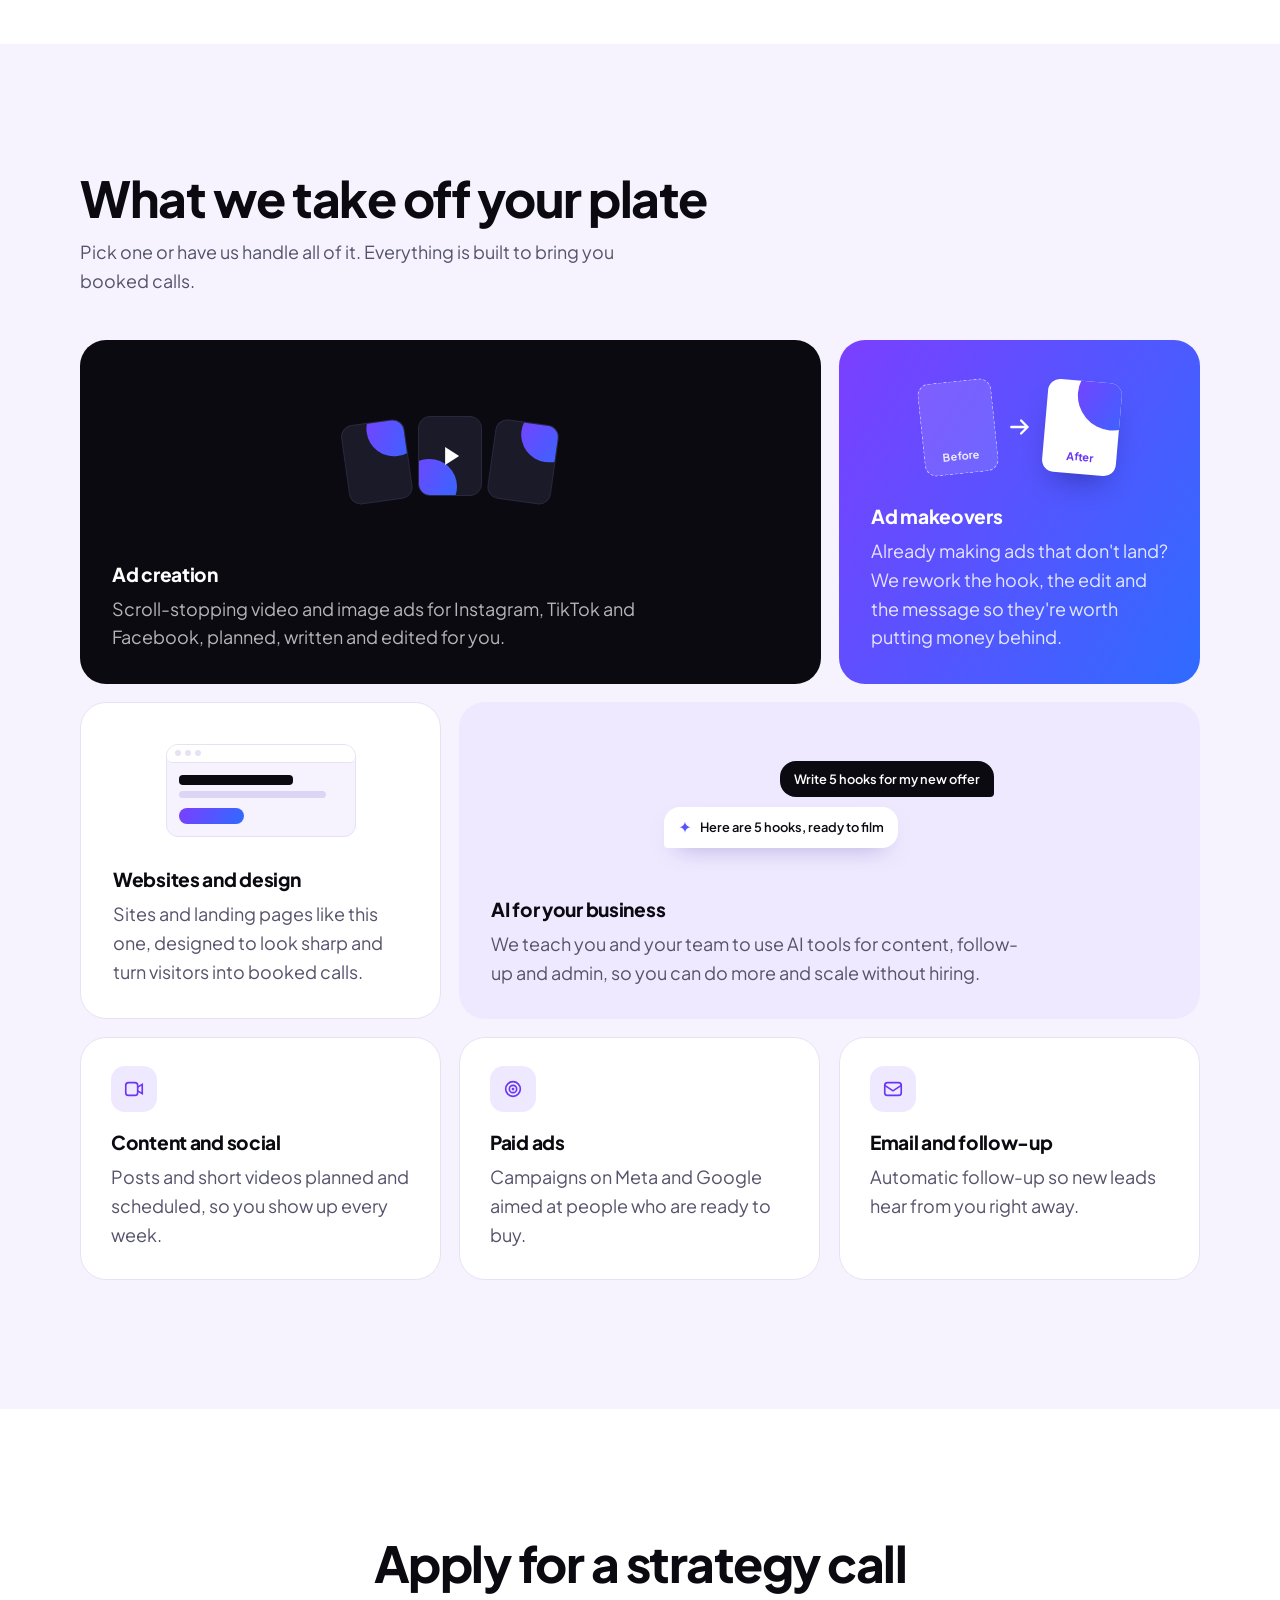
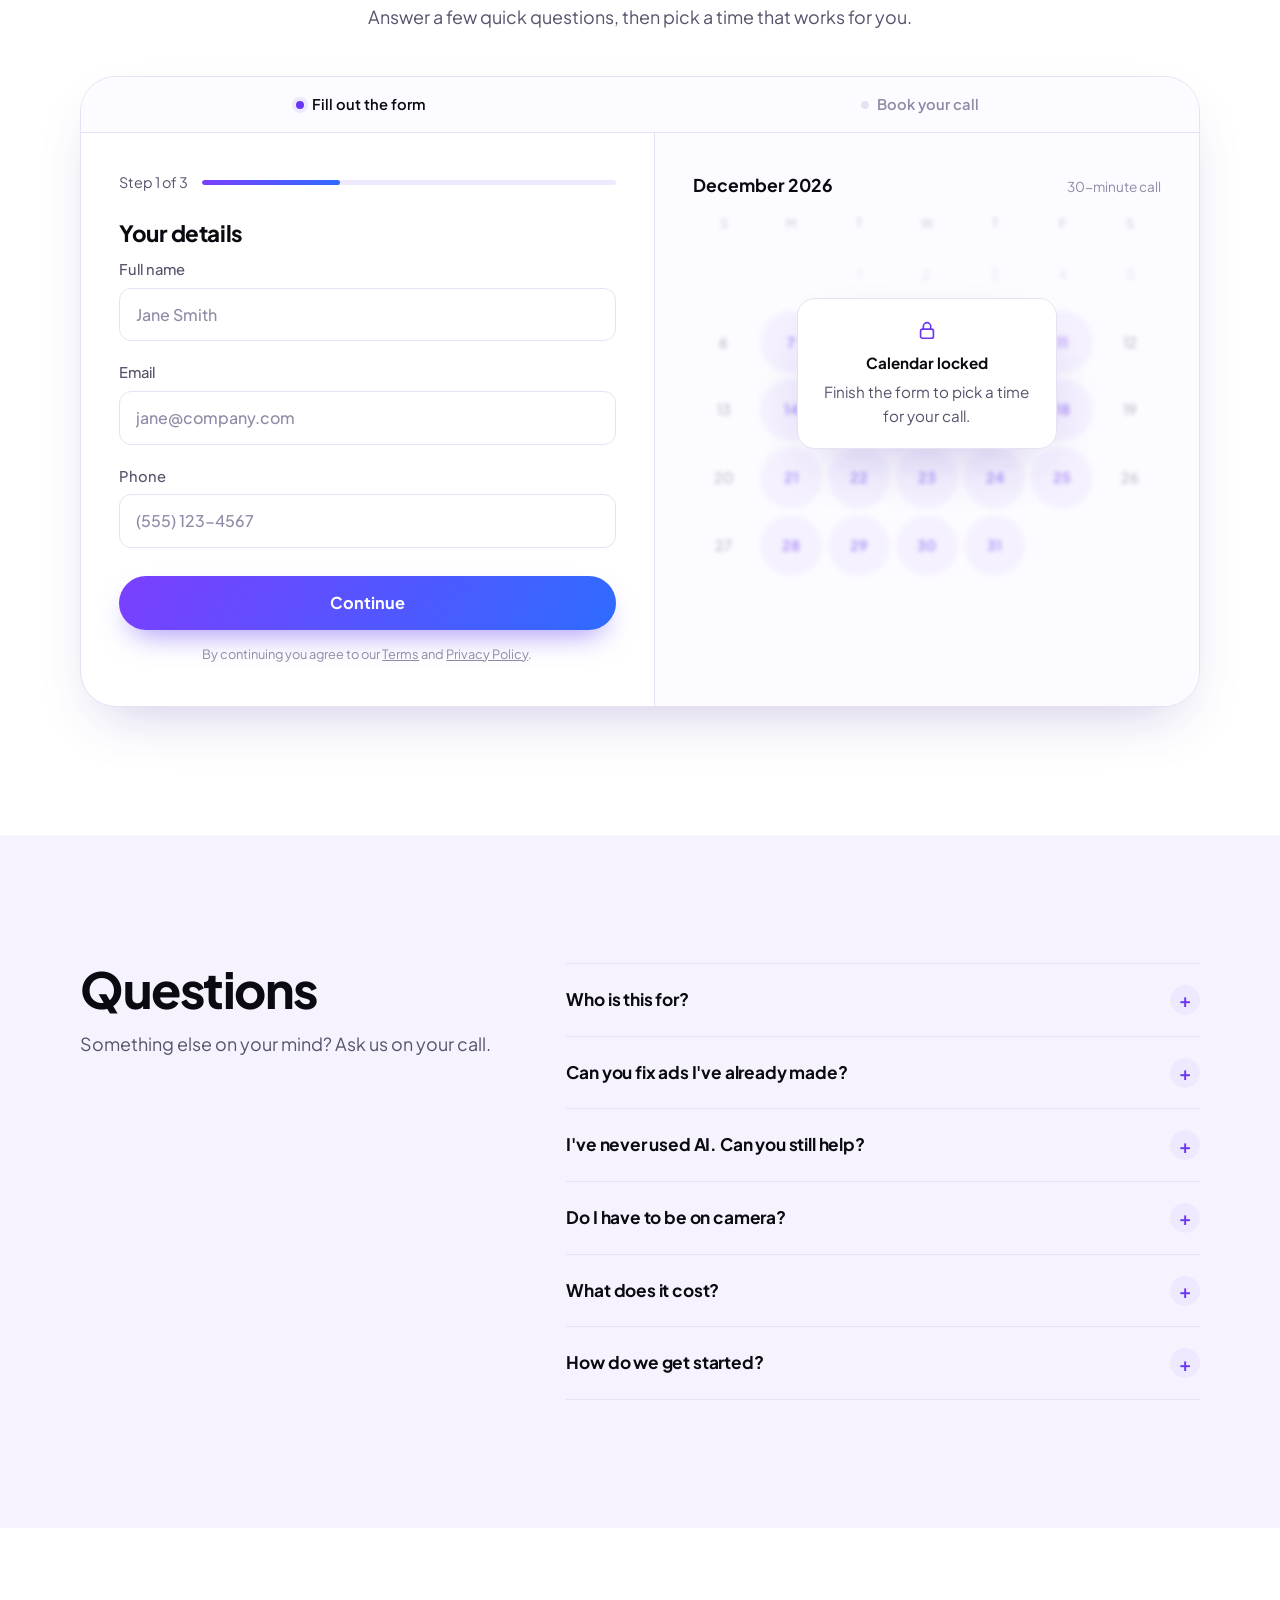
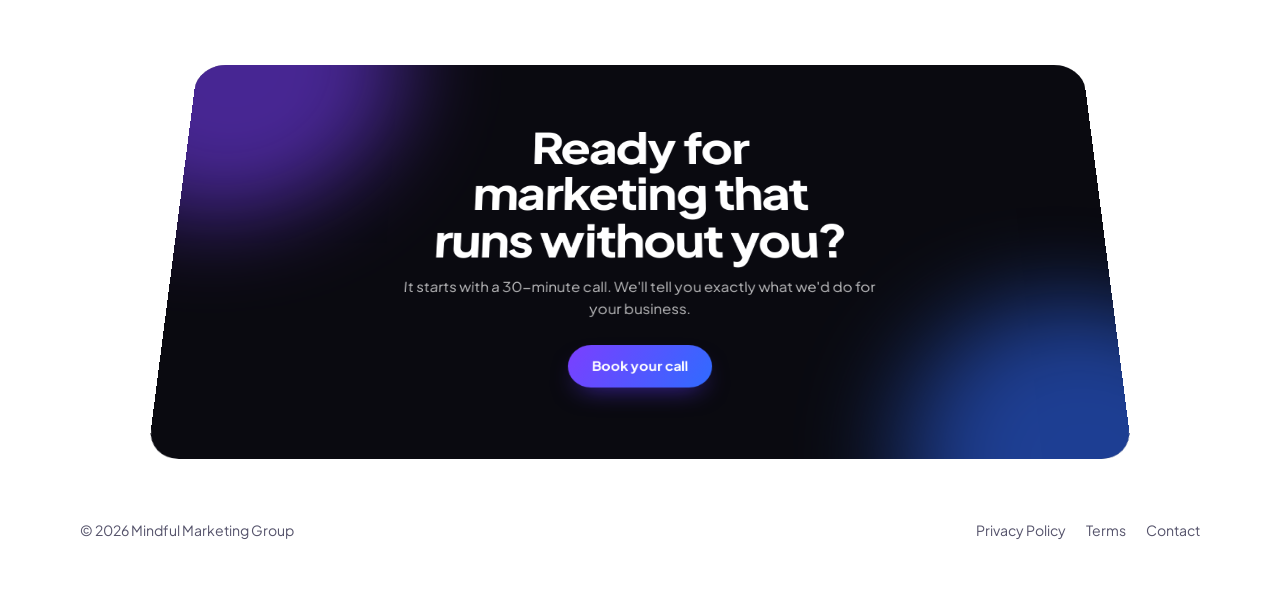
==== commit 455fb4e3: "Add 3D scroll effects and floating book button" ====
--- a/index.html
+++ b/index.html
@@ -33,6 +33,7 @@
     </nav>
     <a class="btn btn-small btn-dark" href="#apply">Book a call</a>
   </div>
+  <div class="progress-bar" aria-hidden="true"></div>
 </header>
 
 <main id="top">
@@ -51,7 +52,9 @@
       </div>
 
       <!-- Illustration of the system working: a post goes out, leads come in -->
+      <div class="stage-wrap">
       <div class="stage" role="img" aria-label="Illustration: a social post goes out while new applications, booked calls and follow-up emails come in automatically">
+        <div class="stage-bg" aria-hidden="true"></div>
         <div class="phone">
           <div class="phone-top">
             <span class="mini"><svg viewBox="0 0 40 40"><path d="M10.5 30.5V20a4.75 4.75 0 0 1 9.5 0v6M20 20a4.75 4.75 0 0 1 9.5 0v10.5" fill="none" stroke="#fff" stroke-width="4" stroke-linecap="round"/><circle cx="20" cy="10" r="3" fill="#fff"/></svg></span>
@@ -85,18 +88,30 @@
           <span><b>Reel posted</b><small>On schedule</small></span>
         </div>
       </div>
+      </div>
     </div>
   </section>
 
   <!-- ================= BAND ================= -->
-  <div class="band" aria-label="What we do">
-    <ul>
-      <li>Ad creation</li>
-      <li>Ad makeovers</li>
-      <li>Websites and design</li>
-      <li>AI for your business</li>
-      <li>Paid ads</li>
-    </ul>
+  <div class="ribbons">
+    <div class="ribbon-b" aria-hidden="true">
+      <ul>
+        <li>More booked calls</li>
+        <li>Ads that convert</li>
+        <li>Less guesswork</li>
+        <li>Built for small businesses</li>
+        <li>Powered by AI</li>
+      </ul>
+    </div>
+    <div class="band" aria-label="What we do">
+      <ul>
+        <li>Ad creation</li>
+        <li>Ad makeovers</li>
+        <li>Websites and design</li>
+        <li>AI for your business</li>
+        <li>Paid ads</li>
+      </ul>
+    </div>
   </div>
 
   <!-- ================= HOW IT WORKS ================= -->
@@ -344,6 +359,8 @@
 
 </main>
 
+<a class="btn float-cta" href="#apply" tabindex="-1" aria-hidden="true">Book your call</a>
+
 <footer class="site-footer">
   <div class="wrap">
     <p>&copy; <span data-year>2026</span> Mindful Marketing Group</p>
@@ -352,5 +369,6 @@
 </footer>
 
 <script src="home.js"></script>
+<script src="motion.js"></script>
 </body>
 </html>
--- a/home.css
+++ b/home.css
@@ -114,6 +114,9 @@
   /* Hero visual: your marketing running on its own */
   .stage {
     position: relative; aspect-ratio: 1 / 1.05; width: 100%; max-width: 560px; margin: 0 auto;
+  }
+  .stage-bg {
+    position: absolute; inset: 0;
     border-radius: var(--radius-xl); overflow: hidden;
     background:
       radial-gradient(55% 45% at 22% 24%, rgba(123, 63, 255, .55), transparent 70%),
@@ -121,7 +124,7 @@
       radial-gradient(60% 60% at 60% 30%, rgba(255, 255, 255, .9), transparent 70%),
       #ECE6FF;
   }
-  .stage::after {   /* fine rings, like ripples */
+  .stage-bg::after {   /* fine rings, like ripples */
     content: ""; position: absolute; left: 50%; top: 50%; width: 140%; aspect-ratio: 1;
     transform: translate(-50%, -50%);
     background: repeating-radial-gradient(circle, transparent 0 46px, rgba(255, 255, 255, .45) 46px 47px);
@@ -433,9 +436,117 @@
   .site-footer a { text-decoration: none; }
   .site-footer a:hover { color: var(--ink); }
 
+  /* ============================================================
+     3D SCROLL EFFECTS
+     Everything below only applies when motion.js adds .motion to the page
+     (it doesn't for people who turned on "reduce motion").
+     ============================================================ */
+
+  /* Ribbons: second ribbon only exists in motion mode */
+  .ribbon-b { display: none; }
+  .motion .ribbons { position: relative; overflow: hidden; padding: 88px 0 56px; }
+  .motion .band, .motion .ribbon-b { width: 124%; margin-left: -12%; }
+  .motion .band { position: relative; z-index: 2; transform: rotate(-3deg); padding: 22px 0; box-shadow: 0 24px 40px -24px rgba(10, 10, 16, .6); }
+  .motion .ribbon-b {
+    display: block; position: absolute; left: 0; top: 92px; z-index: 1;
+    transform: translateY(-50%) rotate(3deg);
+    background: var(--grad); color: #fff; padding: 15px 0;
+    font-weight: 700; font-size: clamp(.95rem, 2.2vw, 1.15rem); letter-spacing: -0.02em;
+  }
+  .ribbon-b ul { list-style: none; margin: 0; padding: 0; display: flex; gap: 0 26px; }
+  .ribbon-b li { display: flex; align-items: center; gap: 26px; white-space: nowrap; }
+  .ribbon-b li::before { content: "\2726"; opacity: .7; font-size: .9em; }
+  .motion .band ul { flex-wrap: nowrap; justify-content: flex-start; width: max-content; gap: 0 26px; transform: translateX(calc(var(--off, 0px) * -1)); will-change: transform; }
+  .motion .band li { white-space: nowrap; }
+  .motion .band li::before { content: "\2726"; display: inline; background: var(--grad); -webkit-background-clip: text; background-clip: text; color: transparent; font-size: .9em; }
+  .motion .band li:first-child::before { content: "\2726"; }
+  .motion .ribbon-b ul { width: max-content; transform: translateX(calc(-40% + var(--off, 0px))); will-change: transform; }
+
+  /* Hero: the stage is a 3D scene with layers at different depths */
+  .stage-wrap { perspective: 1400px; }
+  .motion .stage {
+    transform-style: preserve-3d;
+    transform: translateY(var(--sy, 0px)) rotateX(var(--rx, 8deg)) rotateY(var(--ry, -12deg));
+    will-change: transform;
+  }
+  .motion .stage-bg { box-shadow: 0 60px 90px -50px rgba(40, 20, 120, .55); }
+  .motion .stage .phone { translate: 0 0 70px; }
+  .motion .stage .c1 { translate: 0 0 140px; }
+  .motion .stage .c2 { translate: 0 0 115px; }
+  .motion .stage .c3 { translate: 0 0 160px; }
+  .motion .stage .c4 { translate: 0 0 95px; }
+  @media (max-width: 560px) {
+    .motion .stage .phone { translate: 0 0 40px; }
+    .motion .stage .c1, .motion .stage .c2, .motion .stage .c3, .motion .stage .c4 { translate: 0 0 70px; }
+  }
+
+  /* Headline: words flip up one after another on load */
+  .motion .hero h1 .w { display: inline-block; perspective: 700px; }
+  .motion .hero h1 .w > span {
+    display: inline-block; transform-origin: 50% 100%;
+    animation: word .8s cubic-bezier(.2, .8, .2, 1) both;
+    animation-delay: calc(var(--i, 0) * 55ms + 60ms);
+  }
+  @keyframes word { from { opacity: 0; transform: translateY(.5em) rotateX(-75deg); } to { opacity: 1; transform: none; } }
+
+  /* Sections and cards flip up into place as you scroll to them */
+  .motion [data-reveal] {
+    opacity: 0;
+    transform: perspective(1000px) translateY(46px) rotateX(14deg);
+    transform-origin: 50% 100%;
+    transition: opacity .7s ease var(--d, 0s), transform .9s cubic-bezier(.2, .8, .2, 1) var(--d, 0s);
+  }
+  .motion [data-reveal].in { opacity: 1; transform: none; }
+
+  /* Steps: the connecting line draws itself */
+  @media (min-width: 900px) {
+    .motion .steps li:not(:last-child)::after { transform: scaleX(0); transform-origin: 0 50%; transition: transform .6s ease .55s; }
+    .motion .steps li.in:not(:last-child)::after { transform: scaleX(1); }
+  }
+
+  /* Service tiles tilt toward the cursor with a soft shine */
+  .motion .tile[data-reveal].in { transform: perspective(1000px) rotateX(var(--rx, 0deg)) rotateY(var(--ry, 0deg)); }
+  .motion .tile.tilting { transition: transform .12s linear, opacity .7s ease; }
+  .motion .tile::before {
+    content: ""; position: absolute; inset: 0; z-index: 2; pointer-events: none; border-radius: inherit;
+    background: radial-gradient(420px circle at var(--gx, 50%) var(--gy, 50%), rgba(255, 255, 255, .2), transparent 45%);
+    opacity: 0; transition: opacity .3s ease;
+  }
+  .motion .tile.light::before, .motion .tile.small::before, .motion .tile.lav::before {
+    background: radial-gradient(420px circle at var(--gx, 50%) var(--gy, 50%), rgba(106, 53, 245, .1), transparent 45%);
+  }
+  .motion .tile.tilting::before { opacity: 1; }
+
+  /* Final card straightens up as you reach it */
+  .motion .final-card {
+    transform: perspective(1400px) rotateX(calc((1 - var(--fp, 1)) * 20deg)) scale(calc(.88 + var(--fp, 1) * .12));
+    transform-origin: 50% 100%;
+    will-change: transform;
+  }
+
+  /* Thin progress line under the header */
+  .progress-bar { display: none; }
+  .motion .progress-bar {
+    display: block; position: absolute; left: 0; right: 0; bottom: -1px; height: 2px;
+    background: var(--grad); transform-origin: 0 50%; transform: scaleX(var(--p, 0));
+  }
+
+  /* Floating "Book your call" button on phones */
+  .float-cta { display: none; }
+  @media (max-width: 760px) {
+    .float-cta {
+      display: inline-flex; position: fixed; z-index: 30; left: 50%;
+      bottom: calc(16px + env(safe-area-inset-bottom, 0px));
+      transform: translate(-50%, 160%); transition: transform .4s cubic-bezier(.2, .8, .2, 1);
+      box-shadow: 0 16px 36px -10px rgba(90, 50, 240, .75);
+    }
+    .float-cta.show, .float-cta.show:hover { transform: translate(-50%, 0); }
+  }
+
   @media (min-width: 760px) { body { font-size: 18px; } }
 
   @media (prefers-reduced-motion: reduce) {
+    .float-cta { transition: none; }
     html { scroll-behavior: auto; }
     .phone, .chip { animation: none; }
     .btn, .bar i, .faq summary::after { transition: none; }
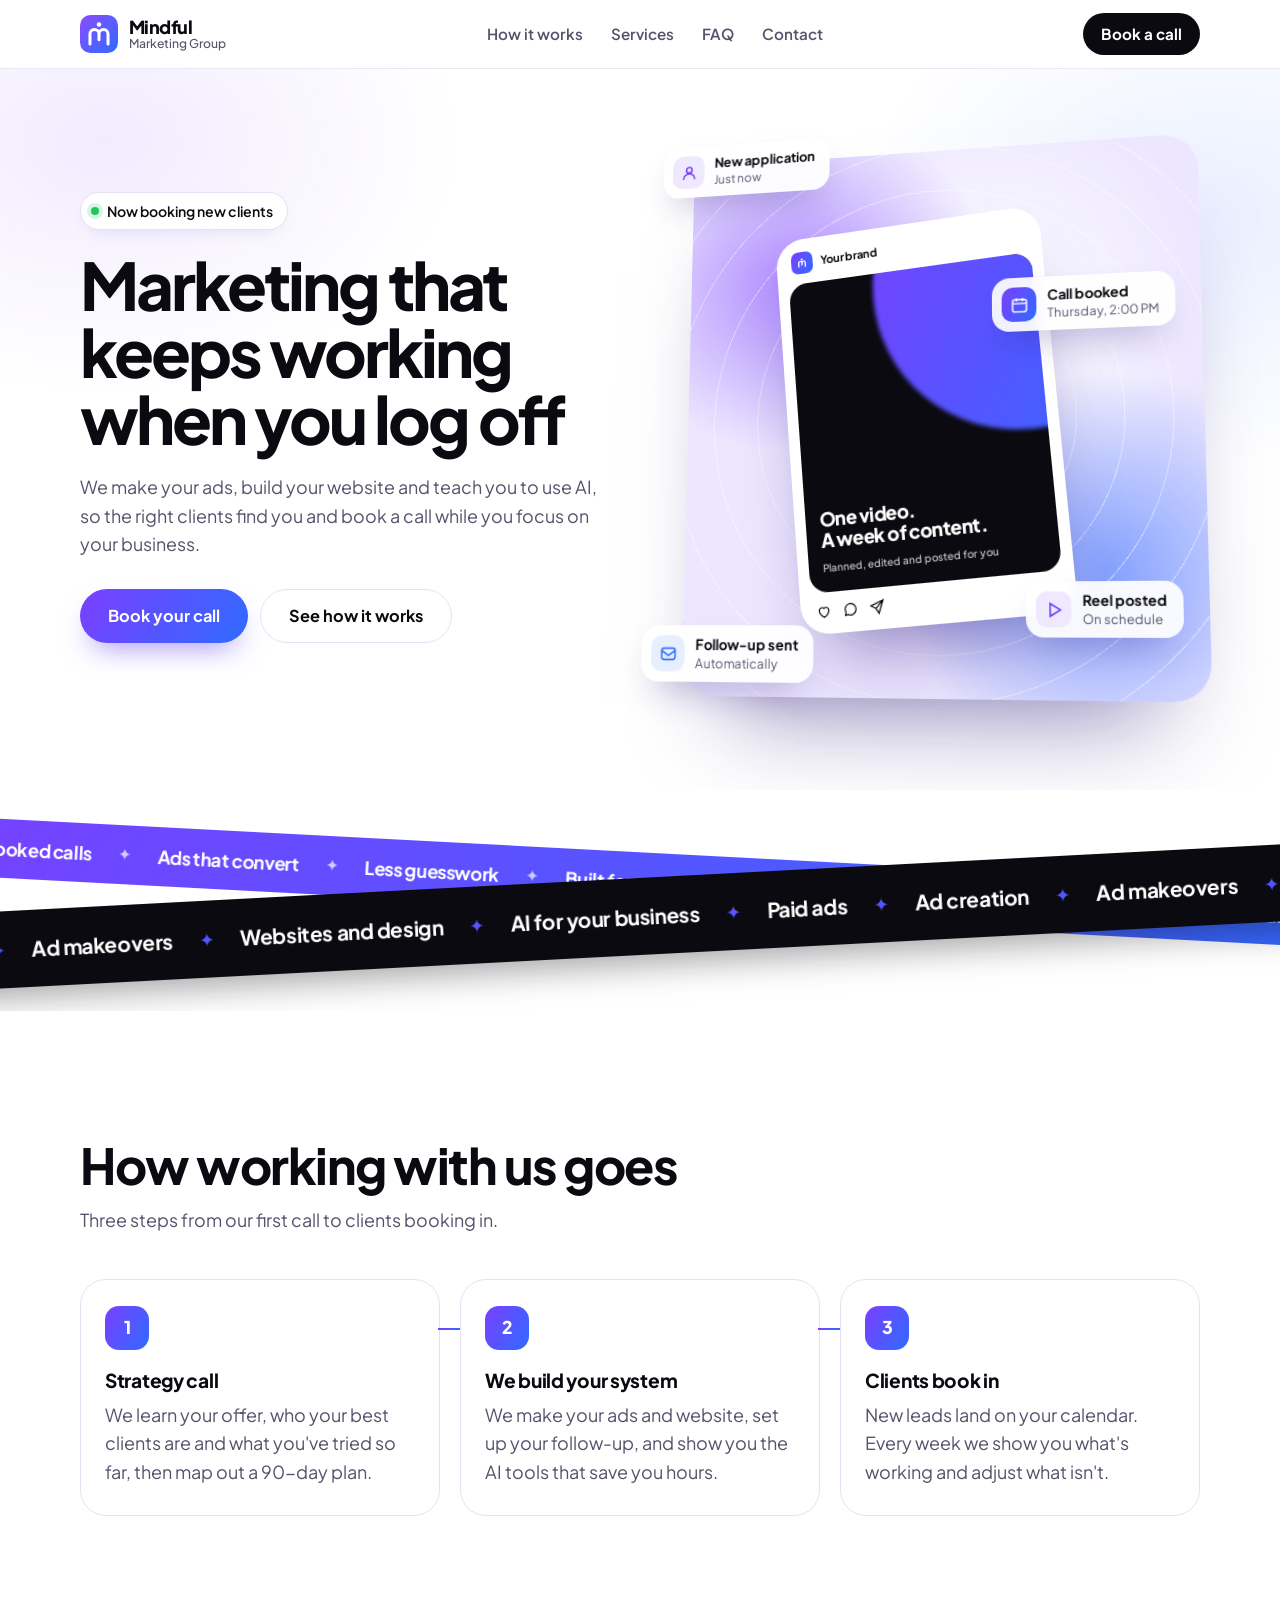
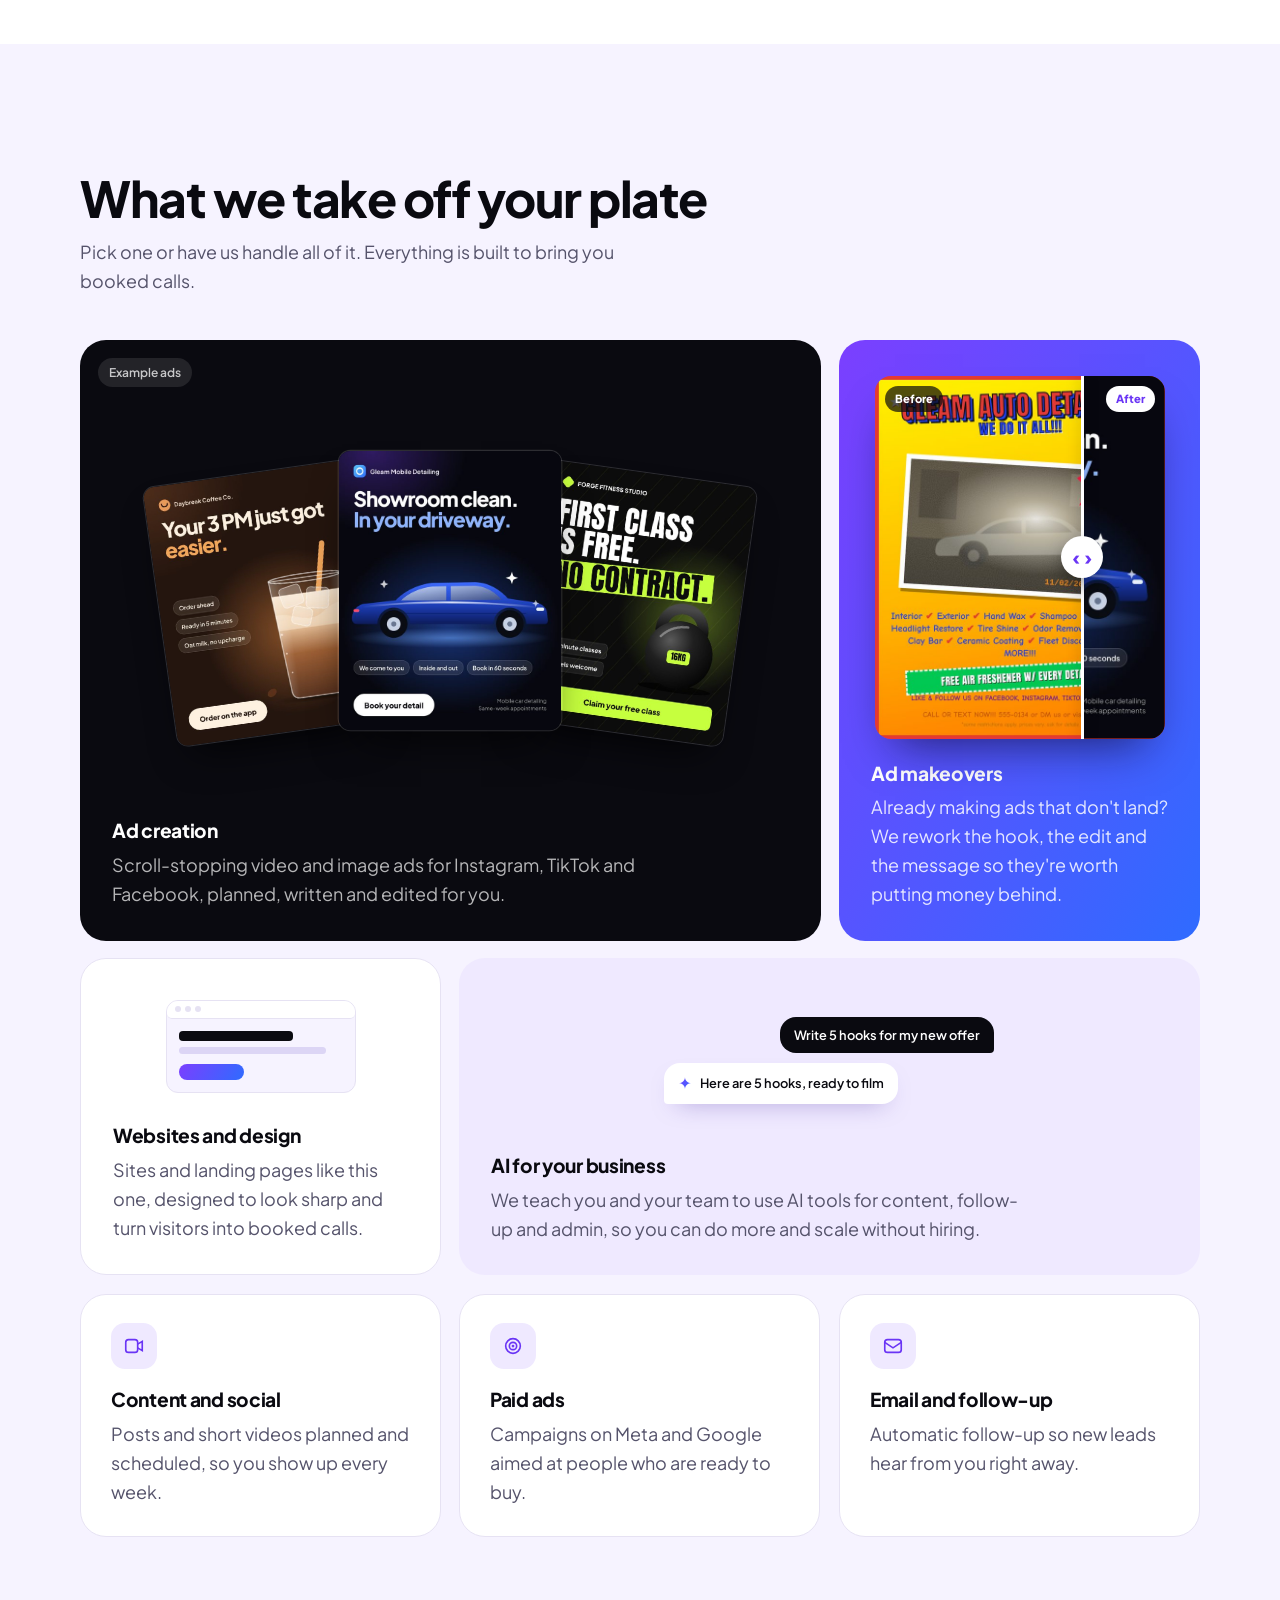
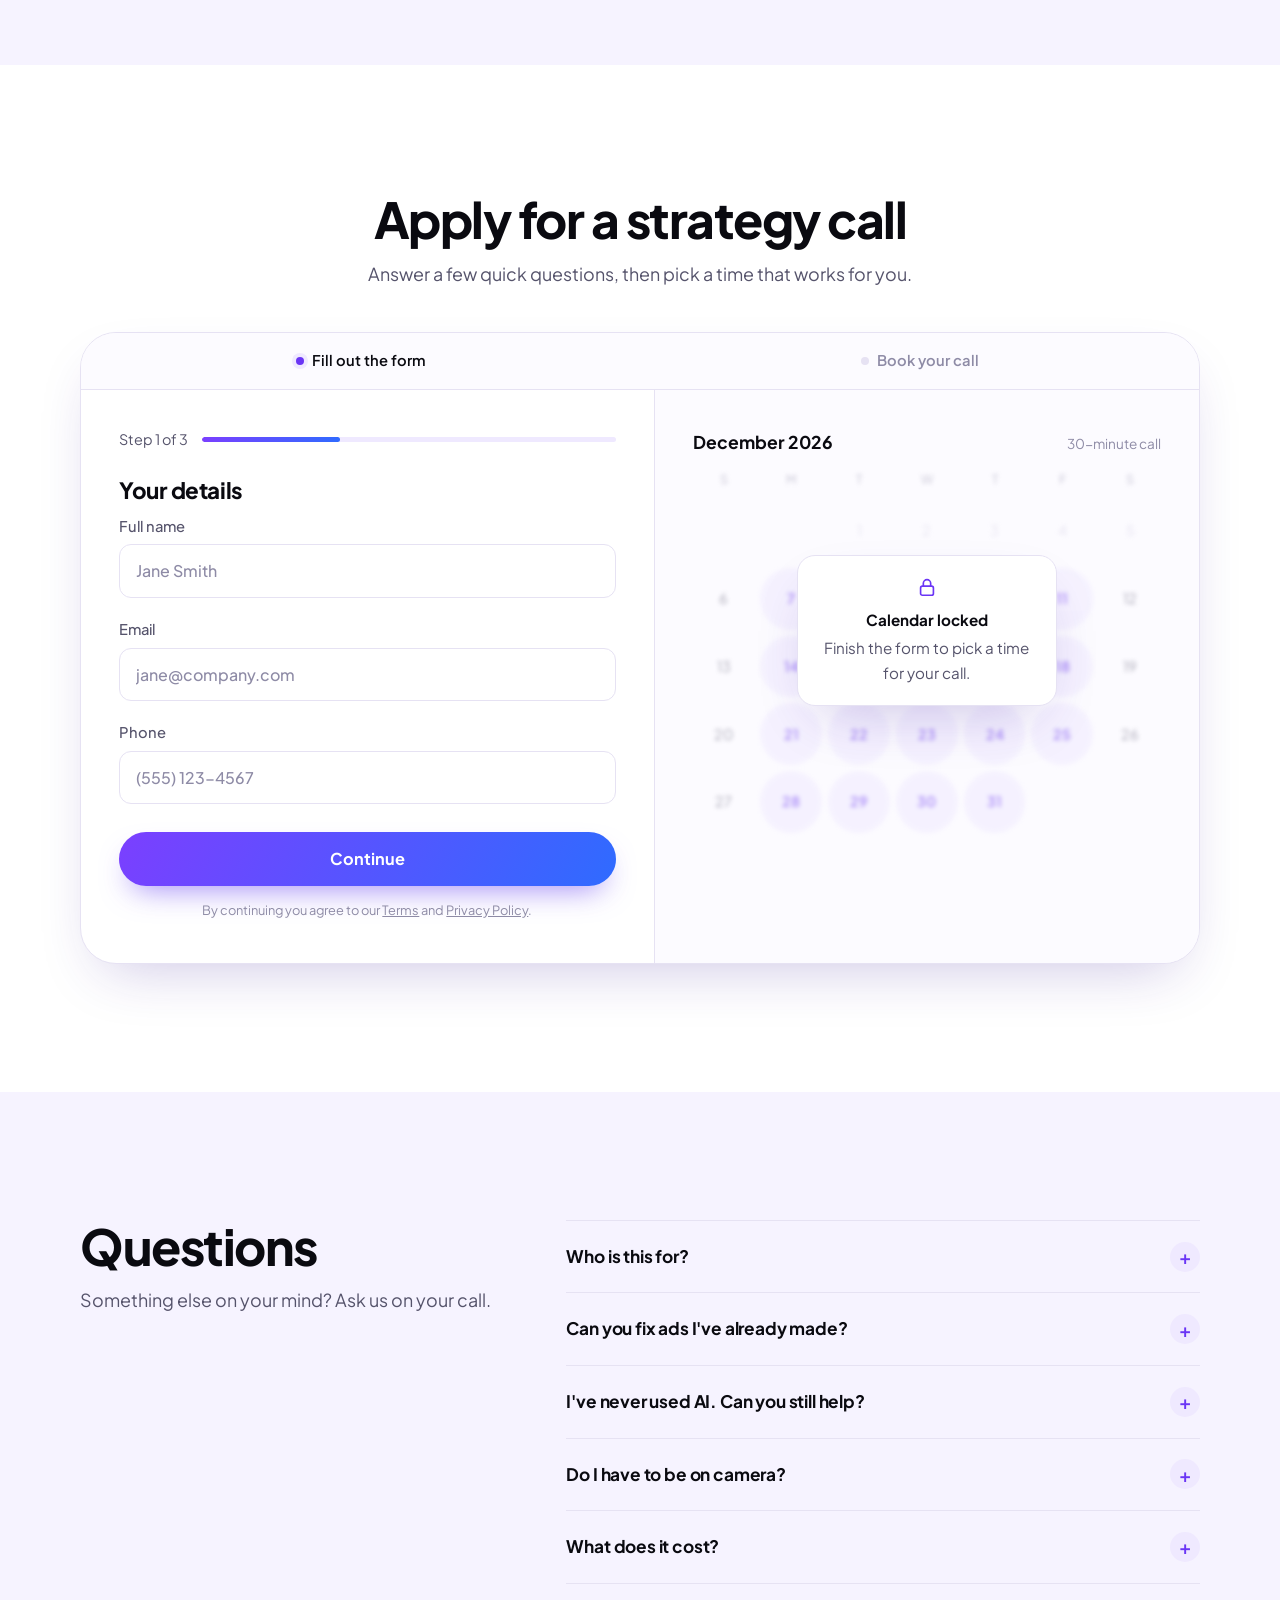
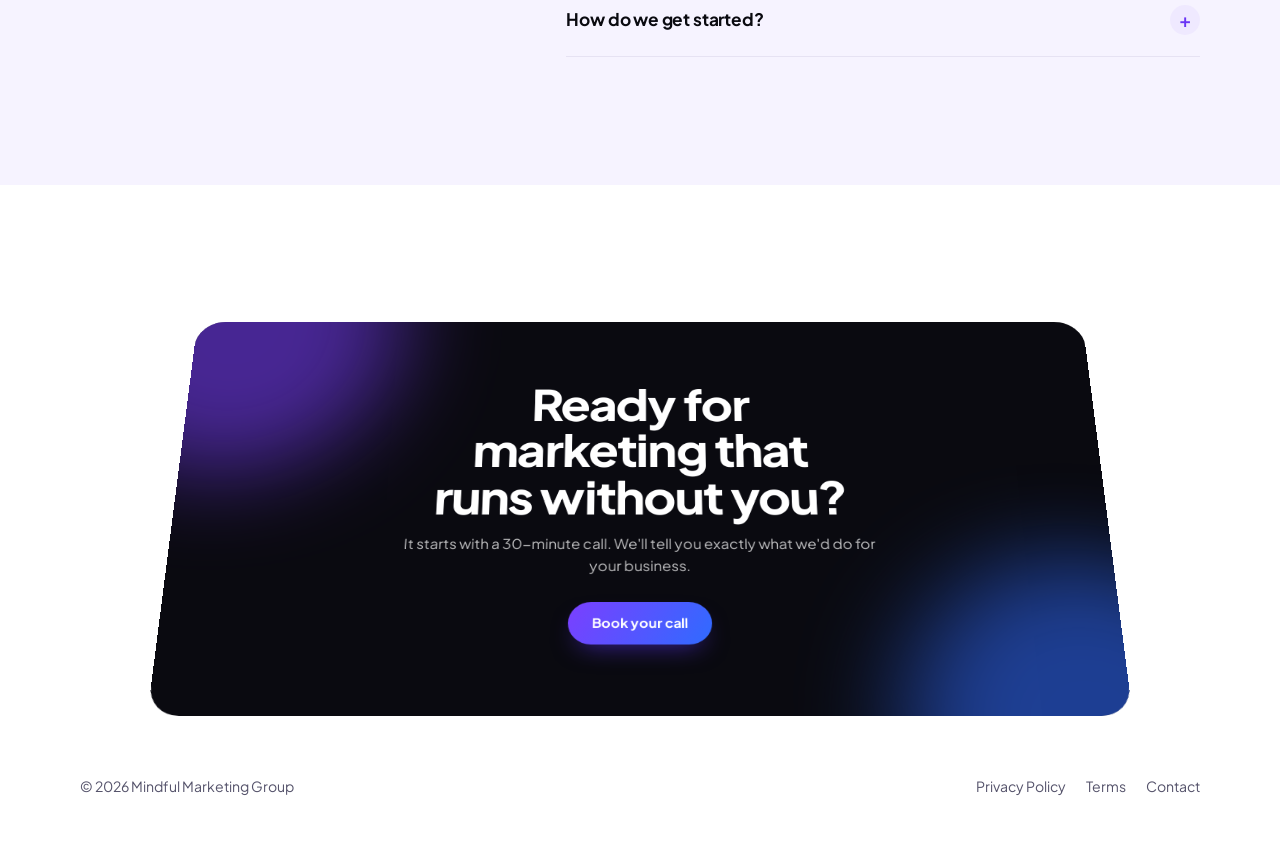
==== commit 8cbf1760: "Show real example ads and a before/after slider in services" ====
--- a/index.html
+++ b/index.html
@@ -147,17 +147,27 @@
       </div>
       <div class="bento">
         <article class="tile dark span-2">
-          <div class="art" aria-hidden="true"><span class="posts"><i></i><i></i><i></i></span></div>
+          <span class="eg">Example ads</span>
+          <div class="art">
+            <div class="fan">
+              <img src="img/ad-coffee.jpg" width="600" height="750" loading="lazy" decoding="async" alt="Example ad for a coffee shop: an iced latte with the headline 'Your 3 PM just got easier' and an 'Order on the app' button">
+              <img src="img/ad-after.jpg" width="600" height="750" loading="lazy" decoding="async" alt="Example ad for a mobile car detailer: a shiny blue car with the headline 'Showroom clean. In your driveway.' and a 'Book your detail' button">
+              <img src="img/ad-gym.jpg" width="600" height="750" loading="lazy" decoding="async" alt="Example ad for a gym: a kettlebell with the headline 'First class is free. No contract.' and a 'Claim your free class' button">
+            </div>
+          </div>
           <h3>Ad creation</h3>
           <p>Scroll-stopping video and image ads for Instagram, TikTok and Facebook, planned, written and edited for you.</p>
         </article>
-        <article class="tile grad">
-          <div class="art" aria-hidden="true">
-            <span class="makeover">
-              <i class="before">Before</i>
-              <svg viewBox="0 0 24 24"><path d="M4 12h15M13 6l6 6-6 6"/></svg>
-              <i class="after">After</i>
-            </span>
+        <article class="tile grad" data-no-tilt>
+          <div class="art">
+            <div class="compare">
+              <img src="img/ad-before.jpg" width="600" height="750" loading="lazy" decoding="async" alt="Before: a cluttered car detailing ad with a dark, blurry photo, clashing fonts and too much text">
+              <div class="c-after"><img src="img/ad-after.jpg" width="600" height="750" loading="lazy" decoding="async" alt="After: the same business with a clean ad, one clear headline and a 'Book your detail' button"></div>
+              <span class="c-line" aria-hidden="true"><i></i></span>
+              <span class="c-tag b" aria-hidden="true">Before</span>
+              <span class="c-tag a" aria-hidden="true">After</span>
+              <input class="c-range" type="range" min="0" max="100" value="50" aria-label="Drag to compare the before and after ad">
+            </div>
           </div>
           <h3>Ad makeovers</h3>
           <p>Already making ads that don't land? We rework the hook, the edit and the message so they're worth putting money behind.</p>
--- a/home.css
+++ b/home.css
@@ -303,6 +303,42 @@
   .tile.small .ico { width: 46px; height: 46px; border-radius: 14px; background: var(--purple-soft); display: grid; place-items: center; margin-bottom: 18px; }
   .tile.small .ico svg { width: 22px; height: 22px; stroke: var(--purple); fill: none; stroke-width: 1.8; }
   .tile.small p { color: var(--muted); }
+  /* Ad creation: three example ads fanned out */
+  .eg { position: absolute; top: 18px; left: 18px; z-index: 3; padding: 5px 11px; border-radius: 999px; background: rgba(255, 255, 255, .1); color: rgba(255, 255, 255, .75); font-size: .75rem; font-weight: 600; }
+  .fan { display: flex; justify-content: center; align-items: center; width: 100%; padding: 26px 0 6px; }
+  .fan img {
+    width: 34%; max-width: 210px; height: auto; aspect-ratio: 4 / 5; object-fit: cover;
+    border-radius: 12px; border: 1px solid rgba(255, 255, 255, .14);
+    box-shadow: 0 22px 40px -18px rgba(0, 0, 0, .85);
+    transition: transform .45s cubic-bezier(.2, .8, .2, 1);
+  }
+  .fan img:nth-child(1) { transform: rotate(-8deg) translate(22px, 12px); }
+  .fan img:nth-child(2) { position: relative; z-index: 2; transform: translateY(-4px) scale(1.07); }
+  .fan img:nth-child(3) { transform: rotate(8deg) translate(-22px, 12px); }
+  @media (hover: hover) {
+    .tile:hover .fan img:nth-child(1) { transform: rotate(-11deg) translate(4px, 8px); }
+    .tile:hover .fan img:nth-child(2) { transform: translateY(-12px) scale(1.1); }
+    .tile:hover .fan img:nth-child(3) { transform: rotate(11deg) translate(-4px, 8px); }
+  }
+
+  /* Ad makeovers: drag to compare before and after */
+  .compare {
+    --pos: 50%;
+    position: relative; width: min(100%, 290px); aspect-ratio: 4 / 5; margin-top: 4px;
+    border-radius: 16px; overflow: hidden; cursor: ew-resize; touch-action: pan-y; user-select: none; -webkit-user-select: none;
+    box-shadow: 0 24px 44px -20px rgba(10, 10, 50, .7);
+  }
+  .compare img { position: absolute; inset: 0; width: 100%; height: 100%; object-fit: cover; pointer-events: none; -webkit-user-drag: none; }
+  .c-after { position: absolute; inset: 0; clip-path: inset(0 0 0 var(--pos)); }
+  .c-line { position: absolute; top: 0; bottom: 0; left: var(--pos); width: 3px; margin-left: -1.5px; background: #fff; pointer-events: none; box-shadow: 0 0 14px rgba(0, 0, 0, .35); }
+  .c-line i { position: absolute; top: 50%; left: 50%; width: 42px; height: 42px; margin: -21px 0 0 -21px; border-radius: 50%; background: #fff; box-shadow: 0 8px 18px rgba(0, 0, 0, .35); display: grid; place-items: center; }
+  .c-line i::before { content: "\2039\00a0\203A"; color: var(--purple); font-weight: 800; font-size: 1.25rem; line-height: 1; font-style: normal; }
+  .c-tag { position: absolute; top: 10px; padding: 4px 10px; border-radius: 999px; font-size: .7rem; font-weight: 800; pointer-events: none; }
+  .c-tag.b { left: 10px; background: rgba(10, 10, 16, .7); color: #fff; }
+  .c-tag.a { right: 10px; background: #fff; color: var(--purple); }
+  .c-range { position: absolute; width: 1px; height: 1px; opacity: 0; pointer-events: none; }
+  .compare:focus-within { outline: 3px solid #fff; outline-offset: 3px; }
+
   @media (min-width: 900px) {
     .bento { grid-template-columns: repeat(3, 1fr); gap: 18px; }
     .span-2 { grid-column: span 2; }
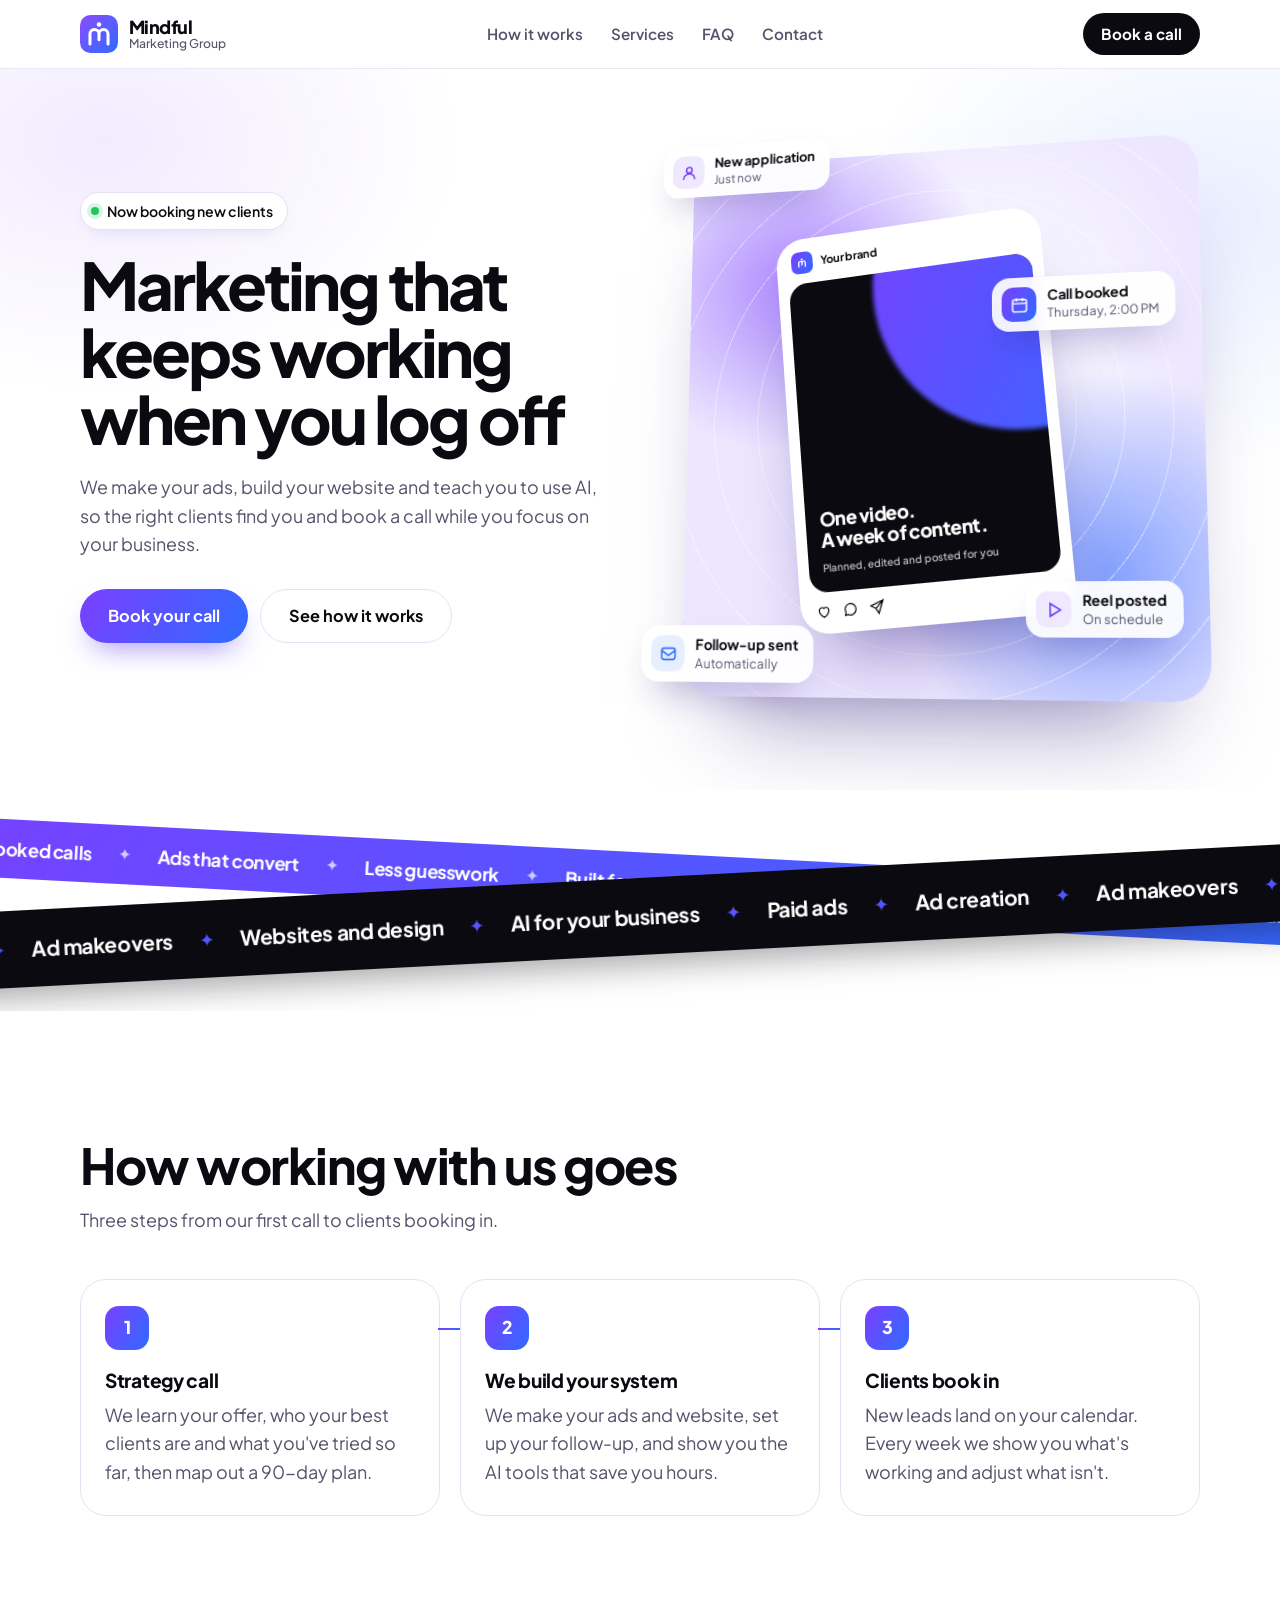
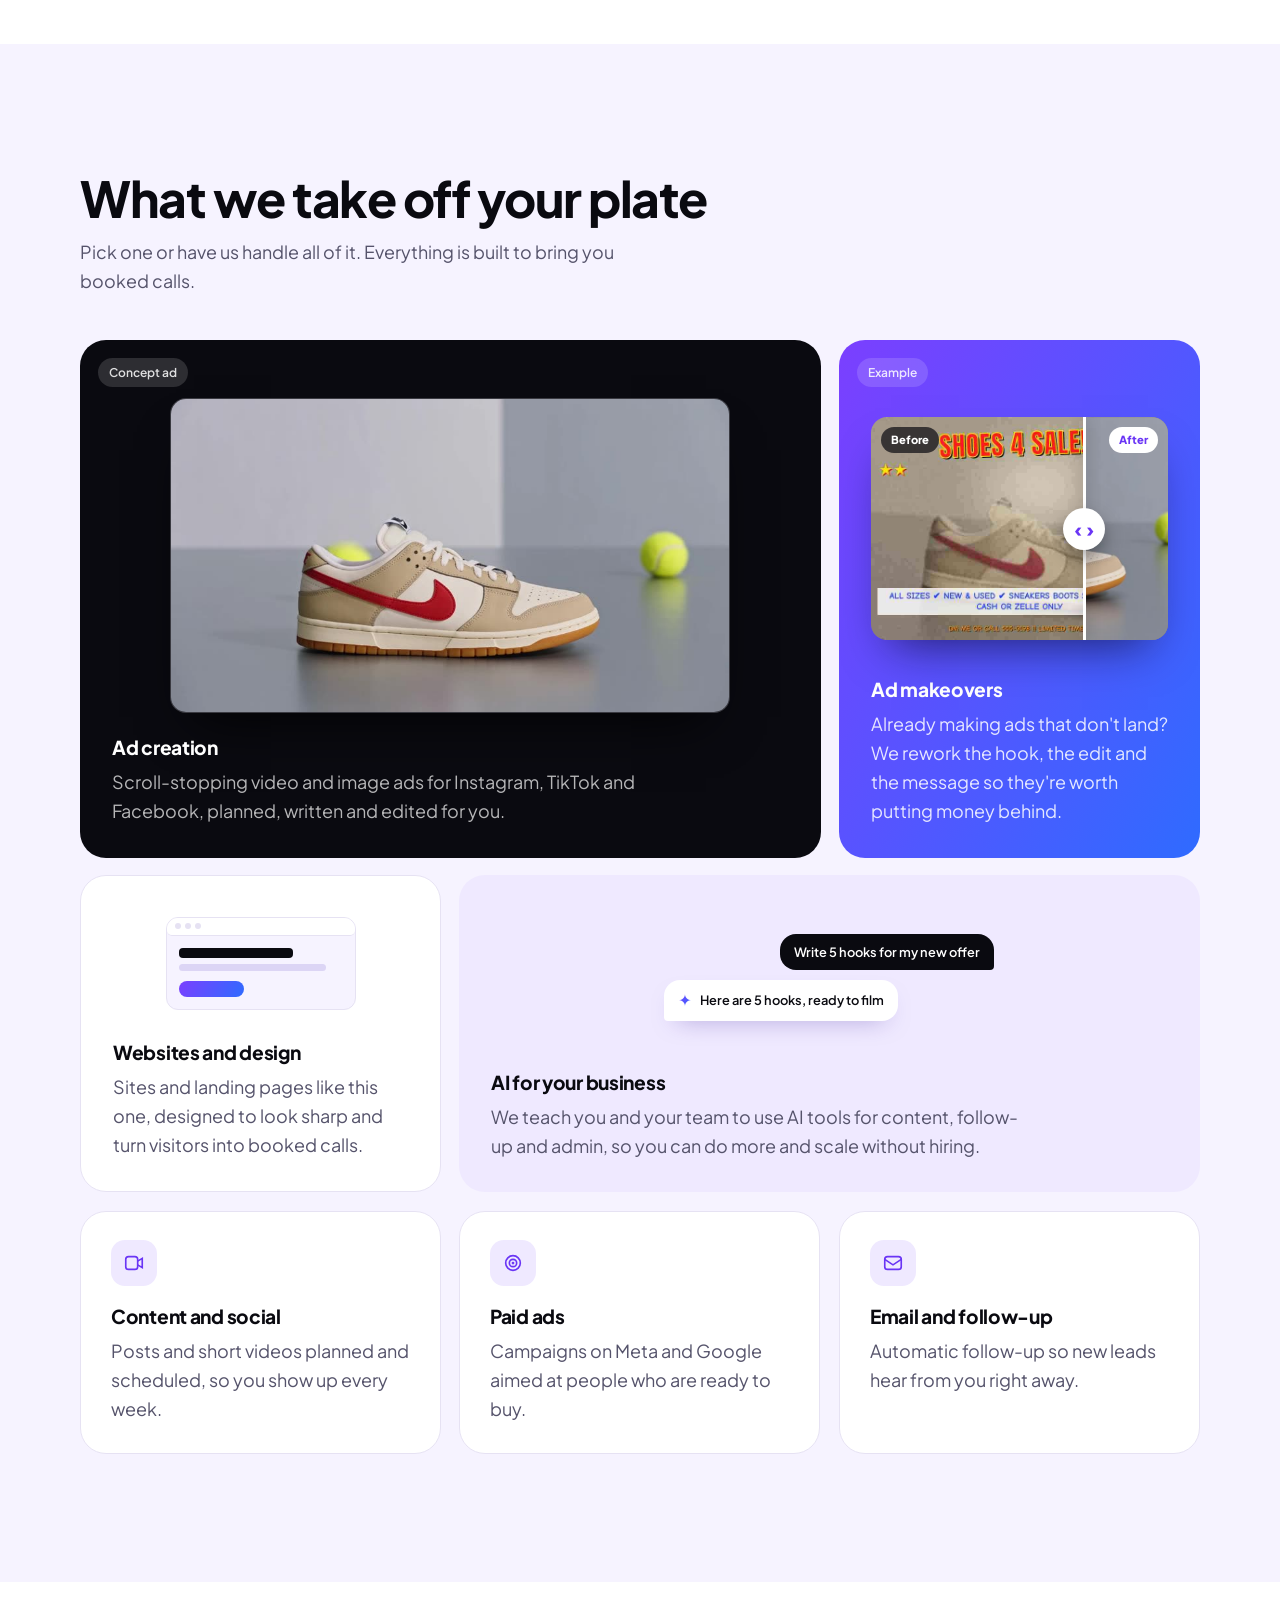
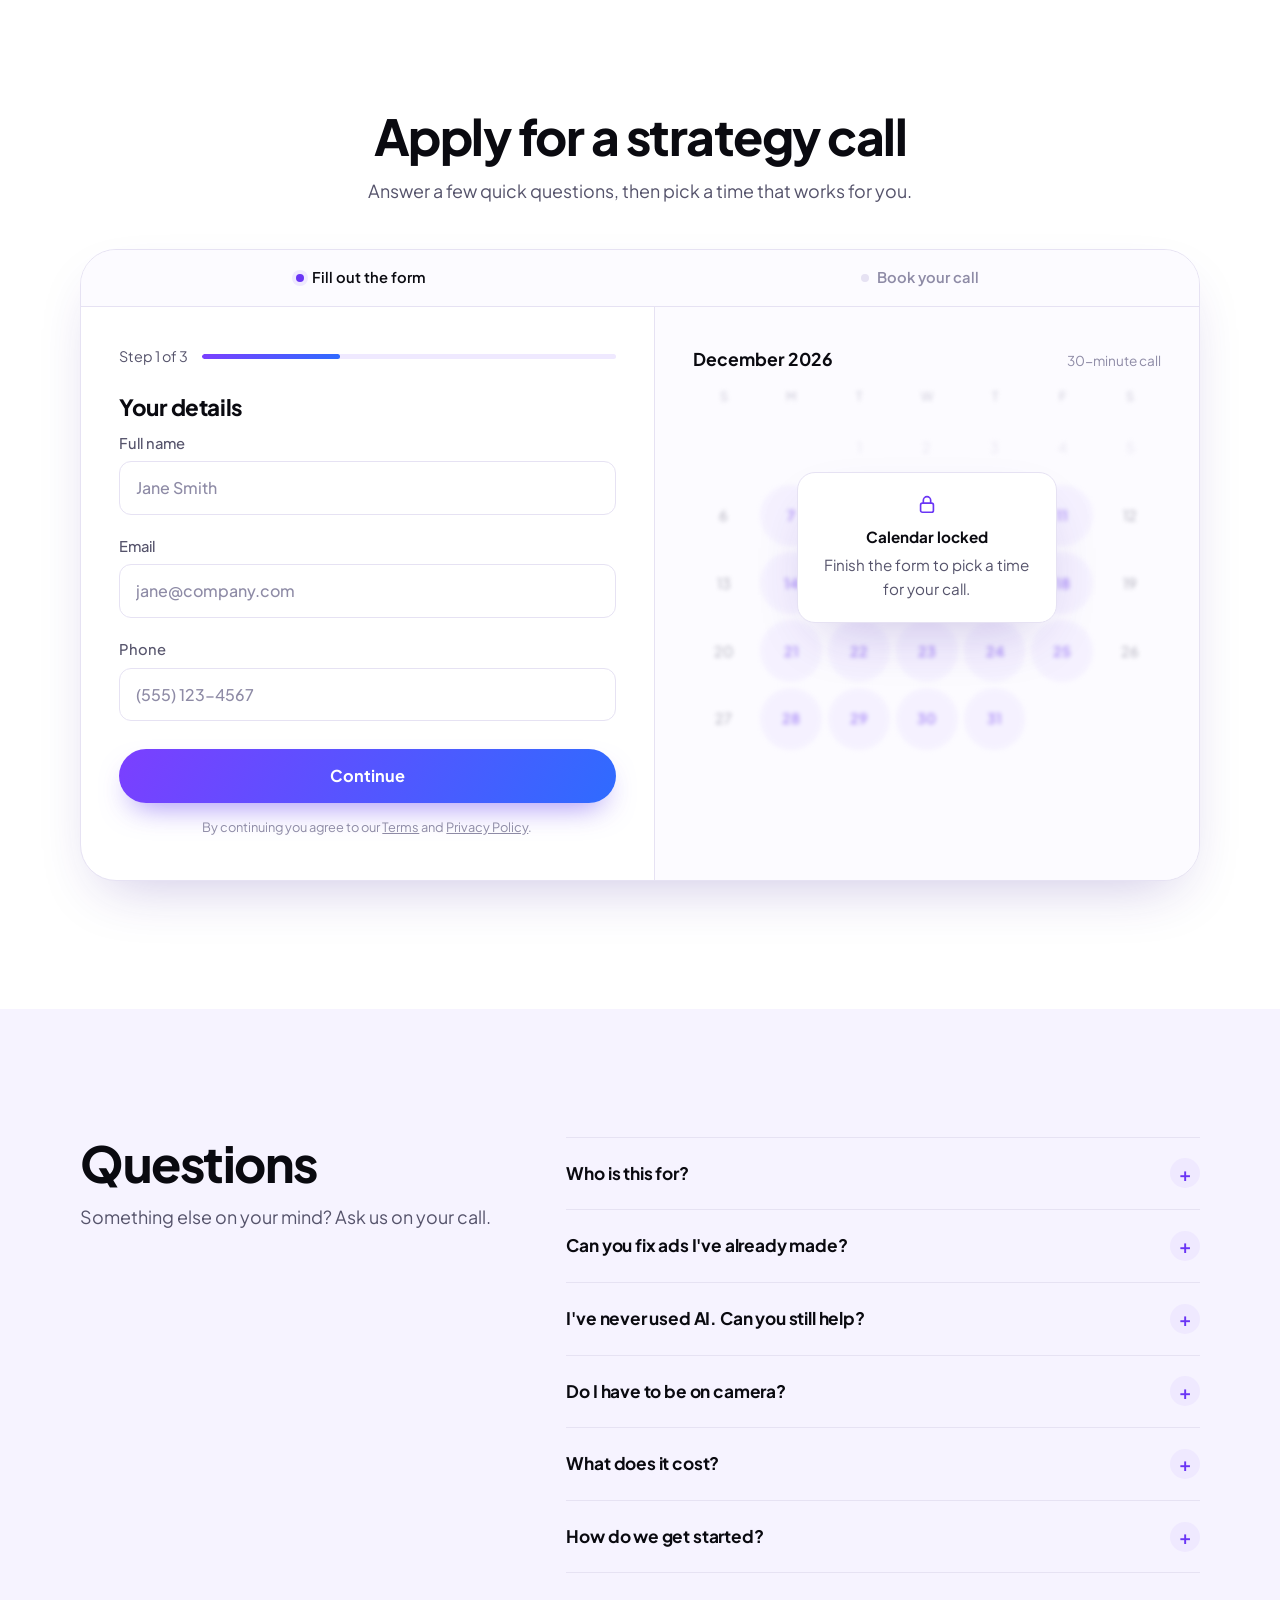
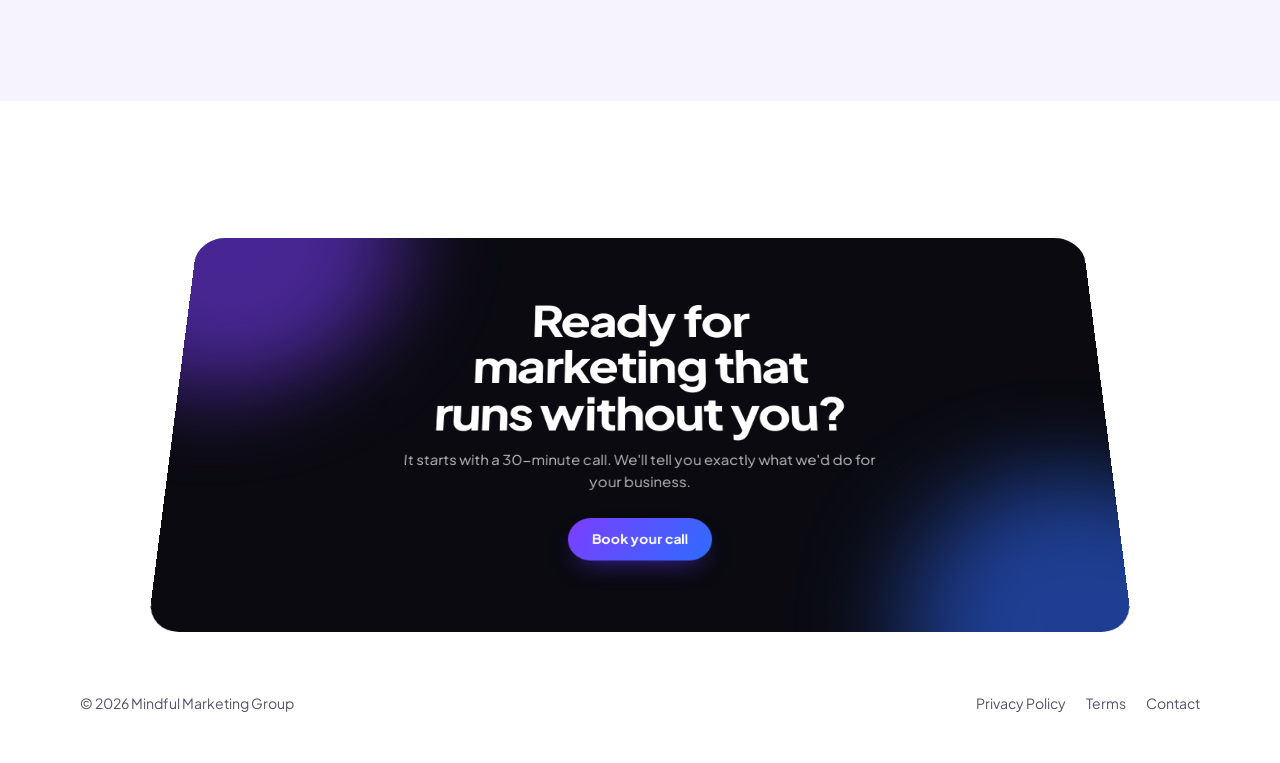
==== commit 68c711a5: "Use real video ad and realistic before/after in services" ====
--- a/index.html
+++ b/index.html
@@ -147,22 +147,21 @@
       </div>
       <div class="bento">
         <article class="tile dark span-2">
-          <span class="eg">Example ads</span>
+          <span class="eg">Concept ad</span>
           <div class="art">
-            <div class="fan">
-              <img src="img/ad-coffee.jpg" width="600" height="750" loading="lazy" decoding="async" alt="Example ad for a coffee shop: an iced latte with the headline 'Your 3 PM just got easier' and an 'Order on the app' button">
-              <img src="img/ad-after.jpg" width="600" height="750" loading="lazy" decoding="async" alt="Example ad for a mobile car detailer: a shiny blue car with the headline 'Showroom clean. In your driveway.' and a 'Book your detail' button">
-              <img src="img/ad-gym.jpg" width="600" height="750" loading="lazy" decoding="async" alt="Example ad for a gym: a kettlebell with the headline 'First class is free. No contract.' and a 'Claim your free class' button">
+            <div class="reel">
+              <video class="ad-video" src="img/sneaker-ad.mp4" poster="img/sneaker-ad-poster.jpg" width="854" height="480" muted loop playsinline preload="none" aria-label="Example video ad: a sneaker on a court with tennis balls, a player walking in them, and a player at the net"></video>
             </div>
           </div>
           <h3>Ad creation</h3>
           <p>Scroll-stopping video and image ads for Instagram, TikTok and Facebook, planned, written and edited for you.</p>
         </article>
         <article class="tile grad" data-no-tilt>
+          <span class="eg">Example</span>
           <div class="art">
             <div class="compare">
-              <img src="img/ad-before.jpg" width="600" height="750" loading="lazy" decoding="async" alt="Before: a cluttered car detailing ad with a dark, blurry photo, clashing fonts and too much text">
-              <div class="c-after"><img src="img/ad-after.jpg" width="600" height="750" loading="lazy" decoding="async" alt="After: the same business with a clean ad, one clear headline and a 'Book your detail' button"></div>
+              <img src="img/ad-before.jpg" width="640" height="480" loading="lazy" decoding="async" alt="Before: a blurry, crooked phone photo of a sneaker covered in clashing 'SHOES 4 SALE!!!' text">
+              <div class="c-after"><video class="ad-video" src="img/sneaker-ad.mp4" poster="img/sneaker-ad-poster.jpg" width="854" height="480" muted loop playsinline preload="none" aria-label="After: a clean, cinematic video ad of the same sneaker"></video></div>
               <span class="c-line" aria-hidden="true"><i></i></span>
               <span class="c-tag b" aria-hidden="true">Before</span>
               <span class="c-tag a" aria-hidden="true">After</span>
--- a/home.css
+++ b/home.css
@@ -303,32 +303,24 @@
   .tile.small .ico { width: 46px; height: 46px; border-radius: 14px; background: var(--purple-soft); display: grid; place-items: center; margin-bottom: 18px; }
   .tile.small .ico svg { width: 22px; height: 22px; stroke: var(--purple); fill: none; stroke-width: 1.8; }
   .tile.small p { color: var(--muted); }
-  /* Ad creation: three example ads fanned out */
-  .eg { position: absolute; top: 18px; left: 18px; z-index: 3; padding: 5px 11px; border-radius: 999px; background: rgba(255, 255, 255, .1); color: rgba(255, 255, 255, .75); font-size: .75rem; font-weight: 600; }
-  .fan { display: flex; justify-content: center; align-items: center; width: 100%; padding: 26px 0 6px; }
-  .fan img {
-    width: 34%; max-width: 210px; height: auto; aspect-ratio: 4 / 5; object-fit: cover;
-    border-radius: 12px; border: 1px solid rgba(255, 255, 255, .14);
-    box-shadow: 0 22px 40px -18px rgba(0, 0, 0, .85);
-    transition: transform .45s cubic-bezier(.2, .8, .2, 1);
-  }
-  .fan img:nth-child(1) { transform: rotate(-8deg) translate(22px, 12px); }
-  .fan img:nth-child(2) { position: relative; z-index: 2; transform: translateY(-4px) scale(1.07); }
-  .fan img:nth-child(3) { transform: rotate(8deg) translate(-22px, 12px); }
-  @media (hover: hover) {
-    .tile:hover .fan img:nth-child(1) { transform: rotate(-11deg) translate(4px, 8px); }
-    .tile:hover .fan img:nth-child(2) { transform: translateY(-12px) scale(1.1); }
-    .tile:hover .fan img:nth-child(3) { transform: rotate(11deg) translate(-4px, 8px); }
-  }
+  /* Ad creation: a real video ad */
+  .eg { position: absolute; top: 18px; left: 18px; z-index: 3; padding: 5px 11px; border-radius: 999px; background: rgba(255, 255, 255, .14); color: rgba(255, 255, 255, .85); font-size: .75rem; font-weight: 600; }
+  .reel {
+    width: 100%; max-width: 560px; aspect-ratio: 16 / 9; margin-top: 26px;
+    border-radius: 16px; overflow: hidden; background: #1A1A22;
+    border: 1px solid rgba(255, 255, 255, .14);
+    box-shadow: 0 28px 50px -24px rgba(0, 0, 0, .9);
+  }
+  .reel video { width: 100%; height: 100%; object-fit: cover; display: block; }
 
   /* Ad makeovers: drag to compare before and after */
   .compare {
     --pos: 50%;
-    position: relative; width: min(100%, 290px); aspect-ratio: 4 / 5; margin-top: 4px;
+    position: relative; width: 100%; max-width: 420px; aspect-ratio: 4 / 3; margin-top: 30px;
     border-radius: 16px; overflow: hidden; cursor: ew-resize; touch-action: pan-y; user-select: none; -webkit-user-select: none;
     box-shadow: 0 24px 44px -20px rgba(10, 10, 50, .7);
   }
-  .compare img { position: absolute; inset: 0; width: 100%; height: 100%; object-fit: cover; pointer-events: none; -webkit-user-drag: none; }
+  .compare img, .compare video { position: absolute; inset: 0; width: 100%; height: 100%; object-fit: cover; pointer-events: none; -webkit-user-drag: none; }
   .c-after { position: absolute; inset: 0; clip-path: inset(0 0 0 var(--pos)); }
   .c-line { position: absolute; top: 0; bottom: 0; left: var(--pos); width: 3px; margin-left: -1.5px; background: #fff; pointer-events: none; box-shadow: 0 0 14px rgba(0, 0, 0, .35); }
   .c-line i { position: absolute; top: 50%; left: 50%; width: 42px; height: 42px; margin: -21px 0 0 -21px; border-radius: 50%; background: #fff; box-shadow: 0 8px 18px rgba(0, 0, 0, .35); display: grid; place-items: center; }
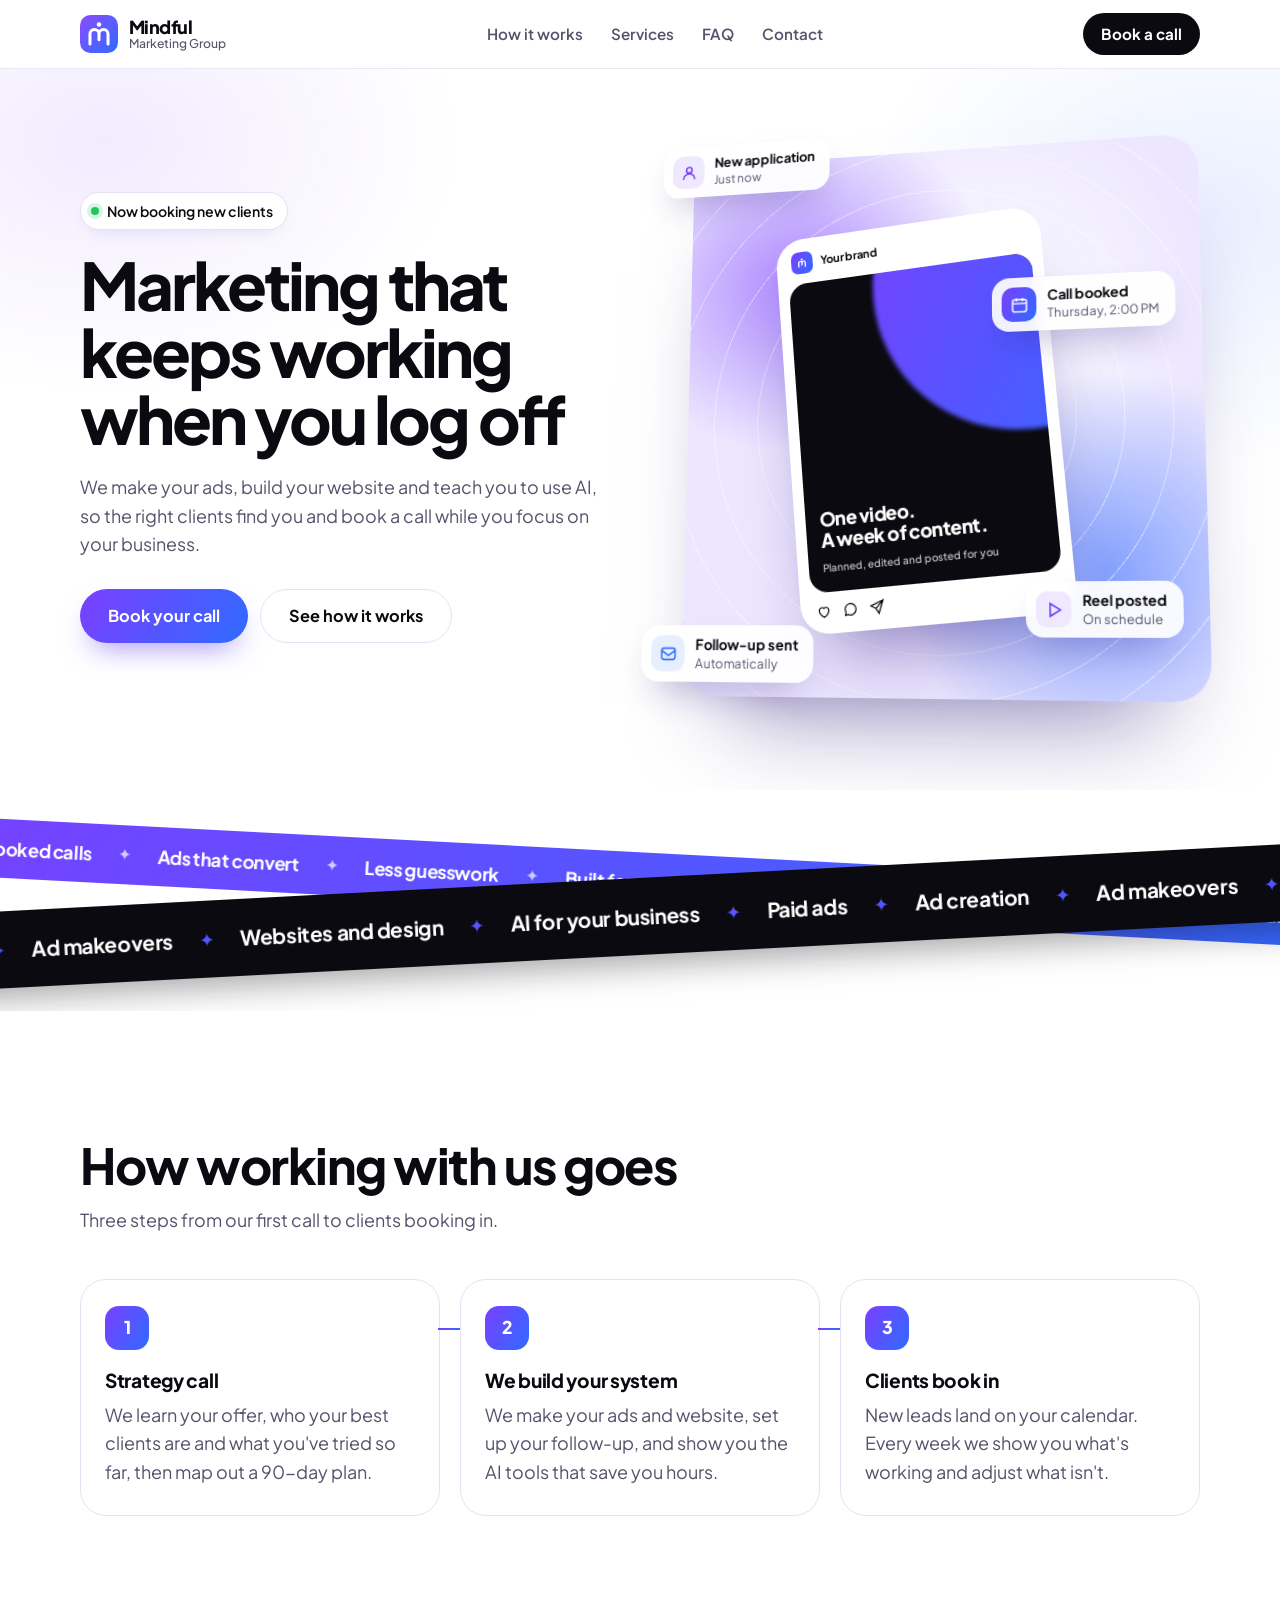
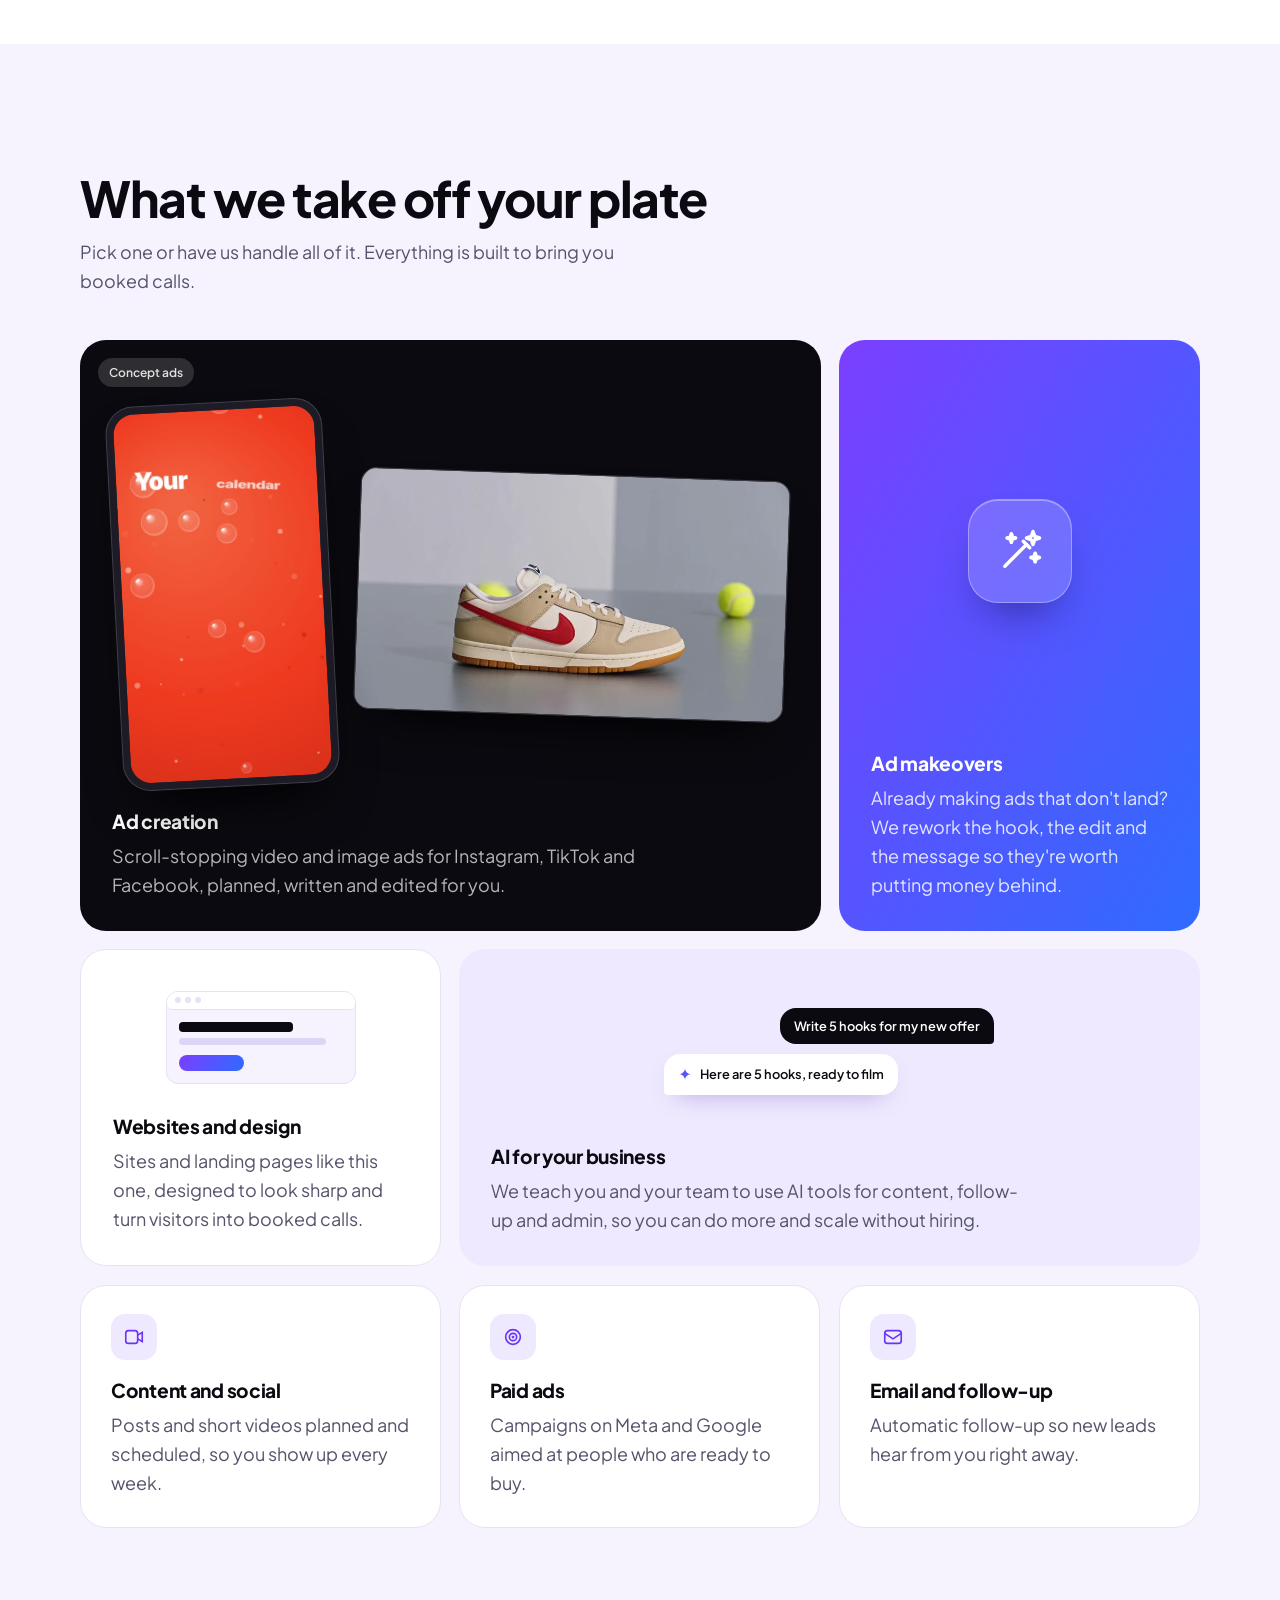
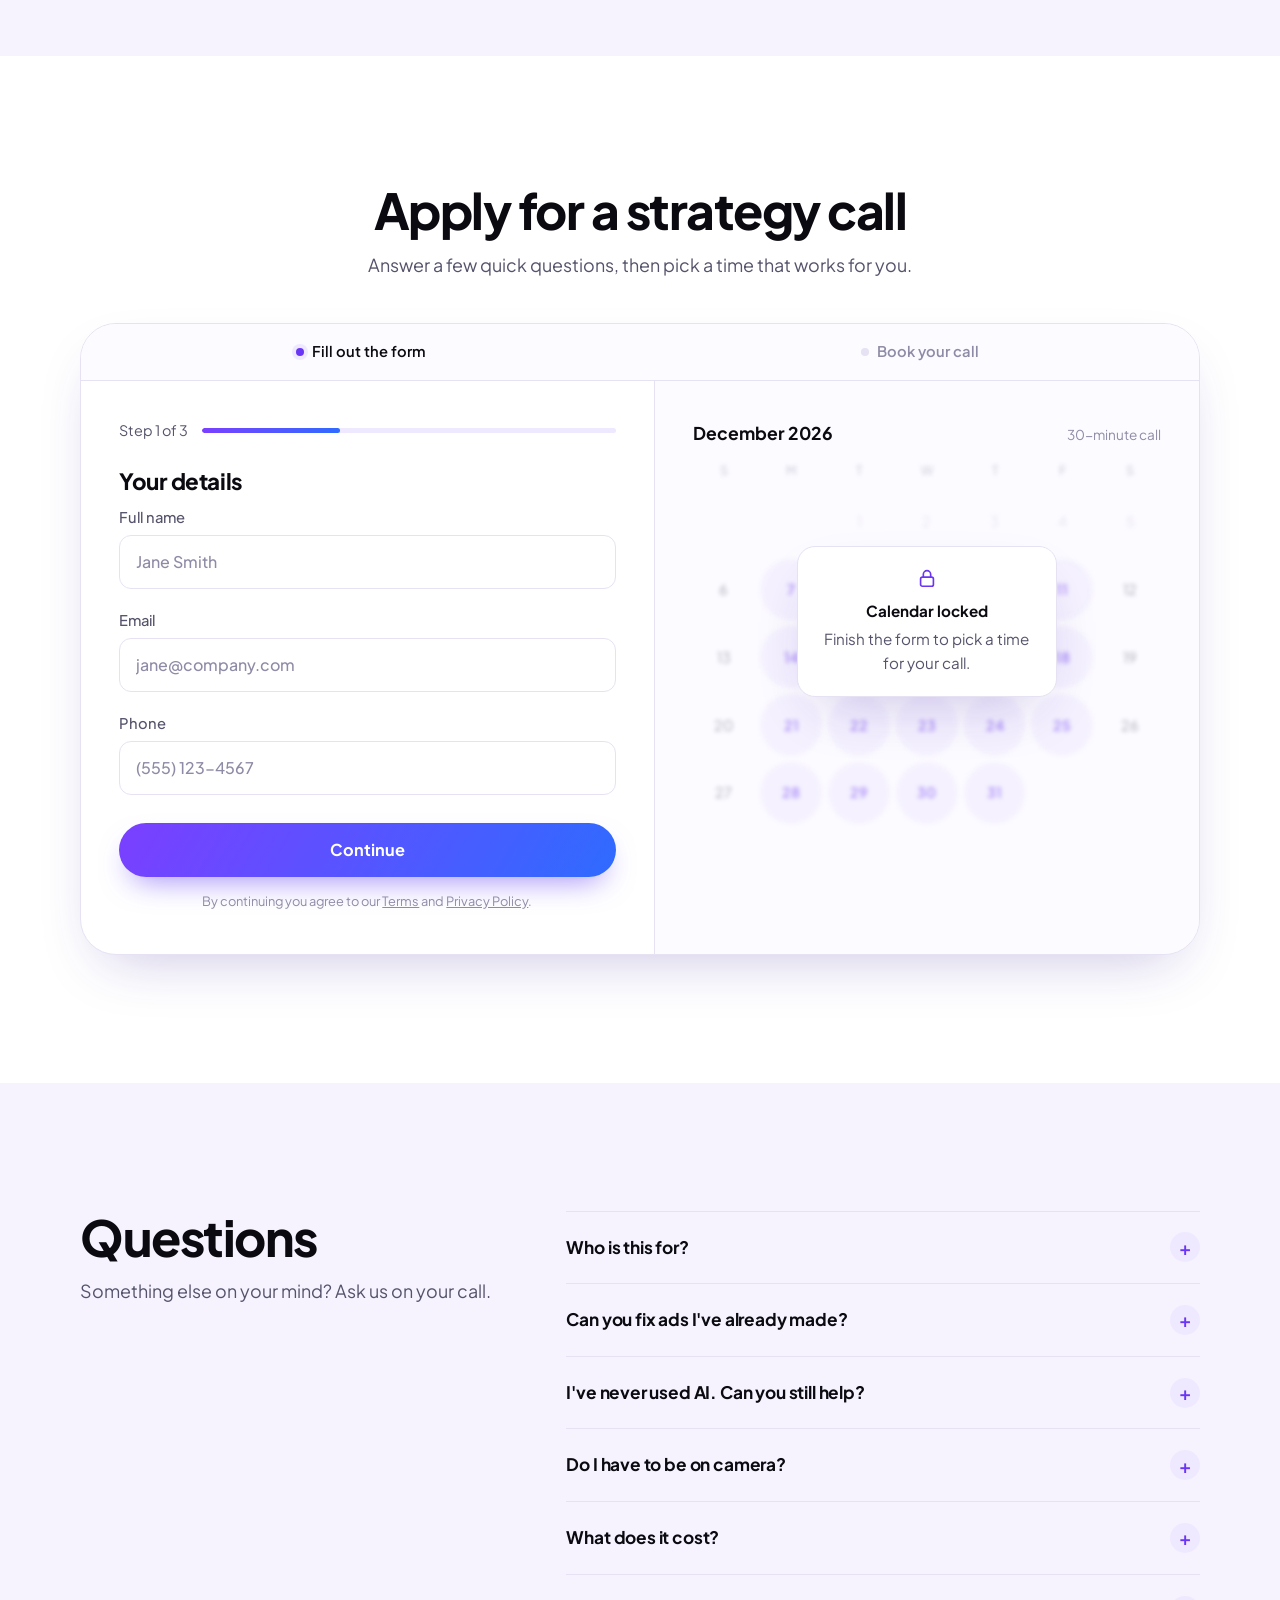
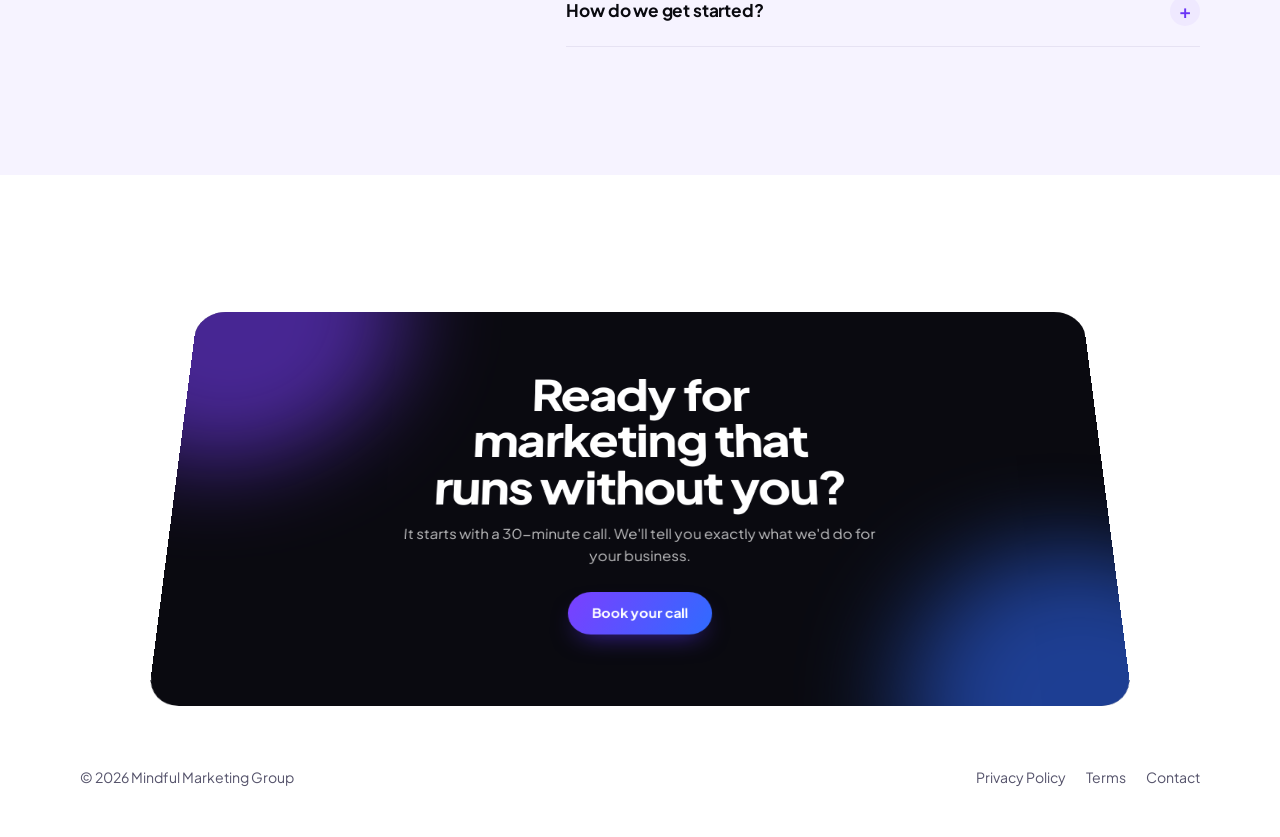
==== commit fd499b3f: "Add app video ad, remove before/after slider" ====
--- a/index.html
+++ b/index.html
@@ -147,26 +147,23 @@
       </div>
       <div class="bento">
         <article class="tile dark span-2">
-          <span class="eg">Concept ad</span>
+          <span class="eg">Concept ads</span>
           <div class="art">
-            <div class="reel">
-              <video class="ad-video" src="img/sneaker-ad.mp4" poster="img/sneaker-ad-poster.jpg" width="854" height="480" muted loop playsinline preload="none" aria-label="Example video ad: a sneaker on a court with tennis balls, a player walking in them, and a player at the net"></video>
+            <div class="showcase">
+              <div class="phone-frame">
+                <video class="ad-video" src="img/app-ad.mp4" poster="img/app-ad-poster.jpg" width="432" height="768" muted loop playsinline preload="none" aria-label="Example animated ad for a scheduling app: 'Your calendar is lying to you', showing booked money shrinking from no-shows and too many apps, then one app that runs your whole day"></video>
+              </div>
+              <div class="reel">
+                <video class="ad-video" src="img/sneaker-ad.mp4" poster="img/sneaker-ad-poster.jpg" width="854" height="480" muted loop playsinline preload="none" aria-label="Example video ad: a sneaker on a court with tennis balls, a player walking in them, and a player at the net"></video>
+              </div>
             </div>
           </div>
           <h3>Ad creation</h3>
           <p>Scroll-stopping video and image ads for Instagram, TikTok and Facebook, planned, written and edited for you.</p>
         </article>
-        <article class="tile grad" data-no-tilt>
-          <span class="eg">Example</span>
-          <div class="art">
-            <div class="compare">
-              <img src="img/ad-before.jpg" width="640" height="480" loading="lazy" decoding="async" alt="Before: a blurry, crooked phone photo of a sneaker covered in clashing 'SHOES 4 SALE!!!' text">
-              <div class="c-after"><video class="ad-video" src="img/sneaker-ad.mp4" poster="img/sneaker-ad-poster.jpg" width="854" height="480" muted loop playsinline preload="none" aria-label="After: a clean, cinematic video ad of the same sneaker"></video></div>
-              <span class="c-line" aria-hidden="true"><i></i></span>
-              <span class="c-tag b" aria-hidden="true">Before</span>
-              <span class="c-tag a" aria-hidden="true">After</span>
-              <input class="c-range" type="range" min="0" max="100" value="50" aria-label="Drag to compare the before and after ad">
-            </div>
+        <article class="tile grad">
+          <div class="art" aria-hidden="true">
+            <span class="wand"><svg viewBox="0 0 24 24"><path d="M5 19L15 9"/><path d="M13.5 7.5l3 3"/><path d="M18 3l.8 2.2L21 6l-2.2.8L18 9l-.8-2.2L15 6l2.2-.8z"/><path d="M8 4l.5 1.5L10 6l-1.5.5L8 8l-.5-1.5L6 6l1.5-.5z"/><path d="M19 13l.5 1.5 1.5.5-1.5.5L19 17l-.5-1.5L17 15l1.5-.5z"/></svg></span>
           </div>
           <h3>Ad makeovers</h3>
           <p>Already making ads that don't land? We rework the hook, the edit and the message so they're worth putting money behind.</p>
--- a/home.css
+++ b/home.css
@@ -312,24 +312,29 @@
     box-shadow: 0 28px 50px -24px rgba(0, 0, 0, .9);
   }
   .reel video { width: 100%; height: 100%; object-fit: cover; display: block; }
-
-  /* Ad makeovers: drag to compare before and after */
-  .compare {
-    --pos: 50%;
-    position: relative; width: 100%; max-width: 420px; aspect-ratio: 4 / 3; margin-top: 30px;
-    border-radius: 16px; overflow: hidden; cursor: ew-resize; touch-action: pan-y; user-select: none; -webkit-user-select: none;
-    box-shadow: 0 24px 44px -20px rgba(10, 10, 50, .7);
-  }
-  .compare img, .compare video { position: absolute; inset: 0; width: 100%; height: 100%; object-fit: cover; pointer-events: none; -webkit-user-drag: none; }
-  .c-after { position: absolute; inset: 0; clip-path: inset(0 0 0 var(--pos)); }
-  .c-line { position: absolute; top: 0; bottom: 0; left: var(--pos); width: 3px; margin-left: -1.5px; background: #fff; pointer-events: none; box-shadow: 0 0 14px rgba(0, 0, 0, .35); }
-  .c-line i { position: absolute; top: 50%; left: 50%; width: 42px; height: 42px; margin: -21px 0 0 -21px; border-radius: 50%; background: #fff; box-shadow: 0 8px 18px rgba(0, 0, 0, .35); display: grid; place-items: center; }
-  .c-line i::before { content: "\2039\00a0\203A"; color: var(--purple); font-weight: 800; font-size: 1.25rem; line-height: 1; font-style: normal; }
-  .c-tag { position: absolute; top: 10px; padding: 4px 10px; border-radius: 999px; font-size: .7rem; font-weight: 800; pointer-events: none; }
-  .c-tag.b { left: 10px; background: rgba(10, 10, 16, .7); color: #fff; }
-  .c-tag.a { right: 10px; background: #fff; color: var(--purple); }
-  .c-range { position: absolute; width: 1px; height: 1px; opacity: 0; pointer-events: none; }
-  .compare:focus-within { outline: 3px solid #fff; outline-offset: 3px; }
+  .showcase { display: flex; align-items: center; justify-content: center; gap: 26px; width: 100%; margin-top: 30px; }
+  .phone-frame {
+    flex: 0 0 auto; width: 32%; max-width: 220px; aspect-ratio: 9 / 16;
+    padding: 7px; border-radius: 28px; background: #1C1B26;
+    border: 1px solid rgba(255, 255, 255, .16);
+    box-shadow: 0 30px 54px -24px rgba(0, 0, 0, .95);
+    transform: rotate(-3deg);
+  }
+  .phone-frame video { width: 100%; height: 100%; object-fit: cover; display: block; border-radius: 21px; }
+  .showcase .reel { flex: 1 1 auto; margin-top: 0; max-width: 430px; transform: rotate(2deg); }
+  @media (max-width: 640px) {
+    .showcase { flex-direction: column; gap: 22px; }
+    .phone-frame { width: 64%; max-width: 240px; }
+    .showcase .reel { width: 100%; }
+  }
+
+  /* Ad makeovers: a simple sparkle icon */
+  .wand {
+    width: 104px; height: 104px; border-radius: 30px; display: grid; place-items: center;
+    background: rgba(255, 255, 255, .16); border: 1px solid rgba(255, 255, 255, .32);
+    box-shadow: 0 24px 44px -20px rgba(10, 10, 60, .55), inset 0 1px 0 rgba(255, 255, 255, .35);
+  }
+  .wand svg { width: 52px; height: 52px; fill: none; stroke: #fff; stroke-width: 1.6; stroke-linecap: round; stroke-linejoin: round; }
 
   @media (min-width: 900px) {
     .bento { grid-template-columns: repeat(3, 1fr); gap: 18px; }
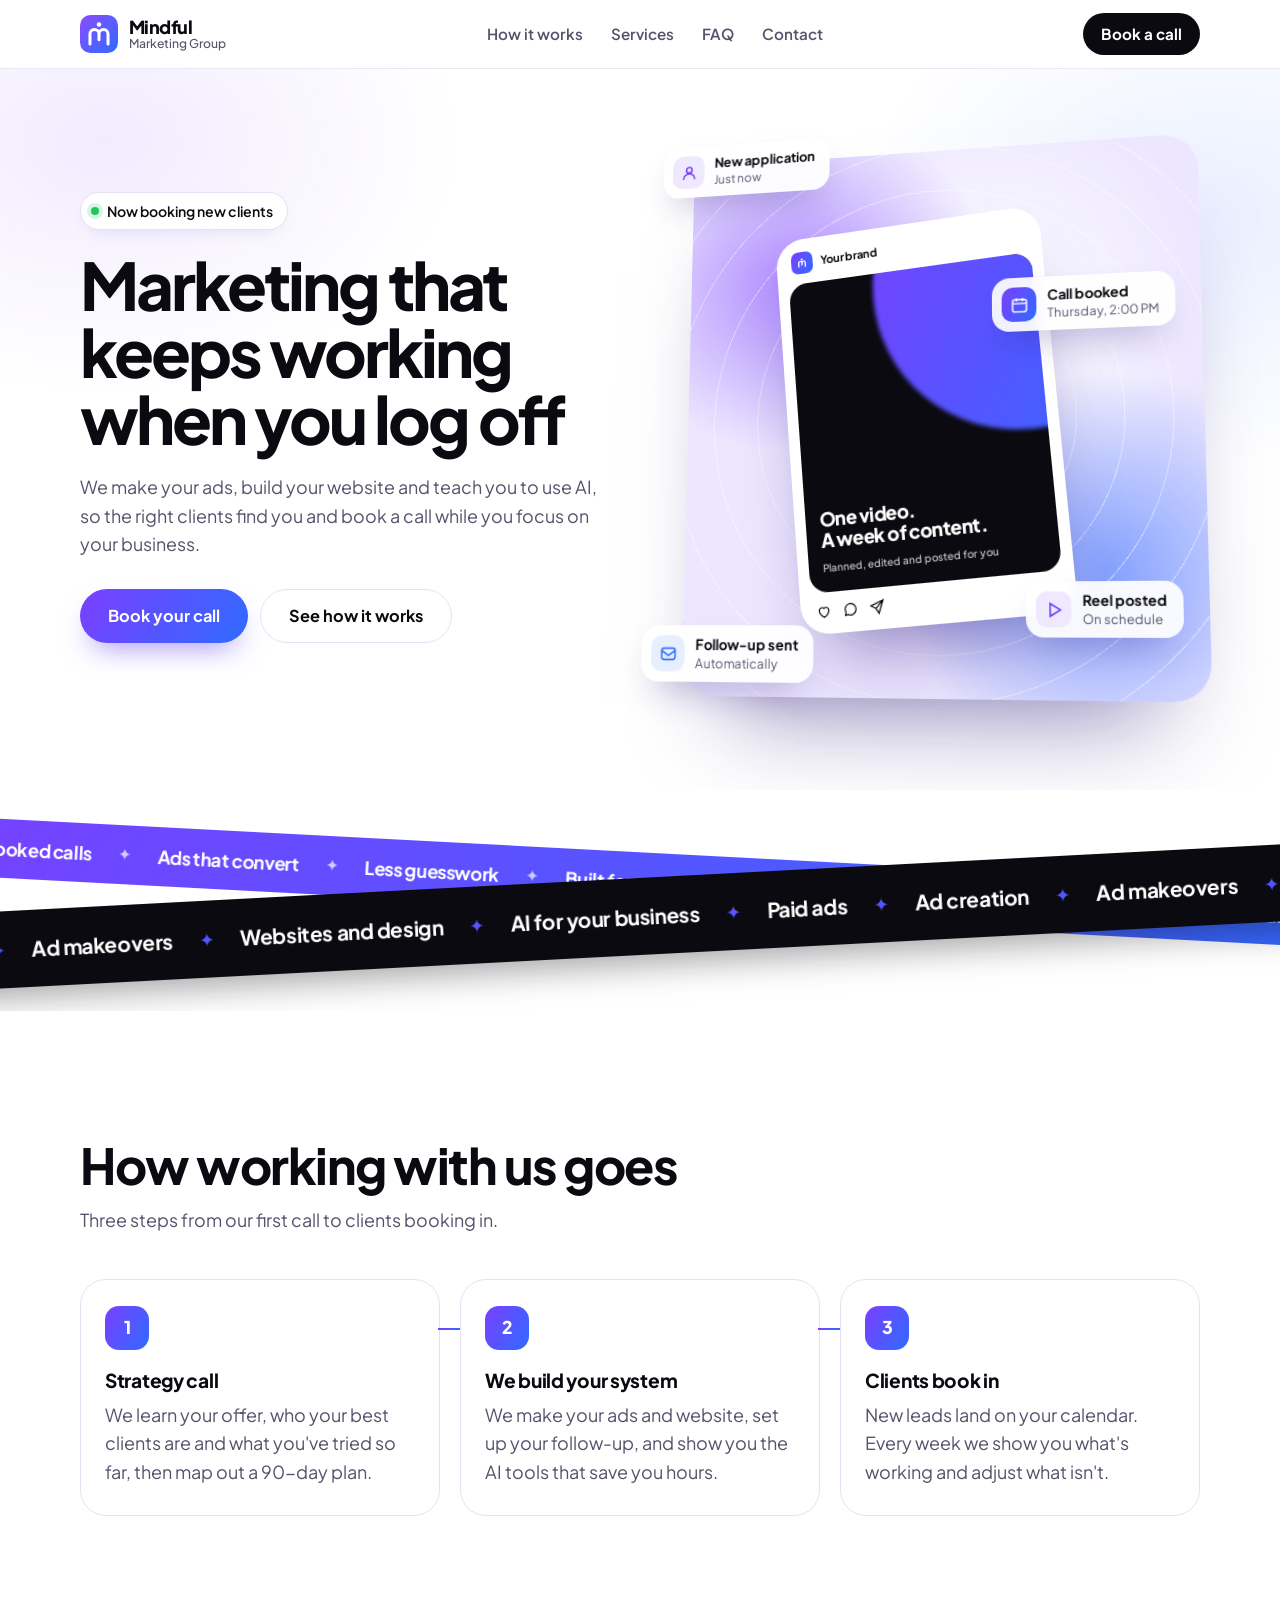
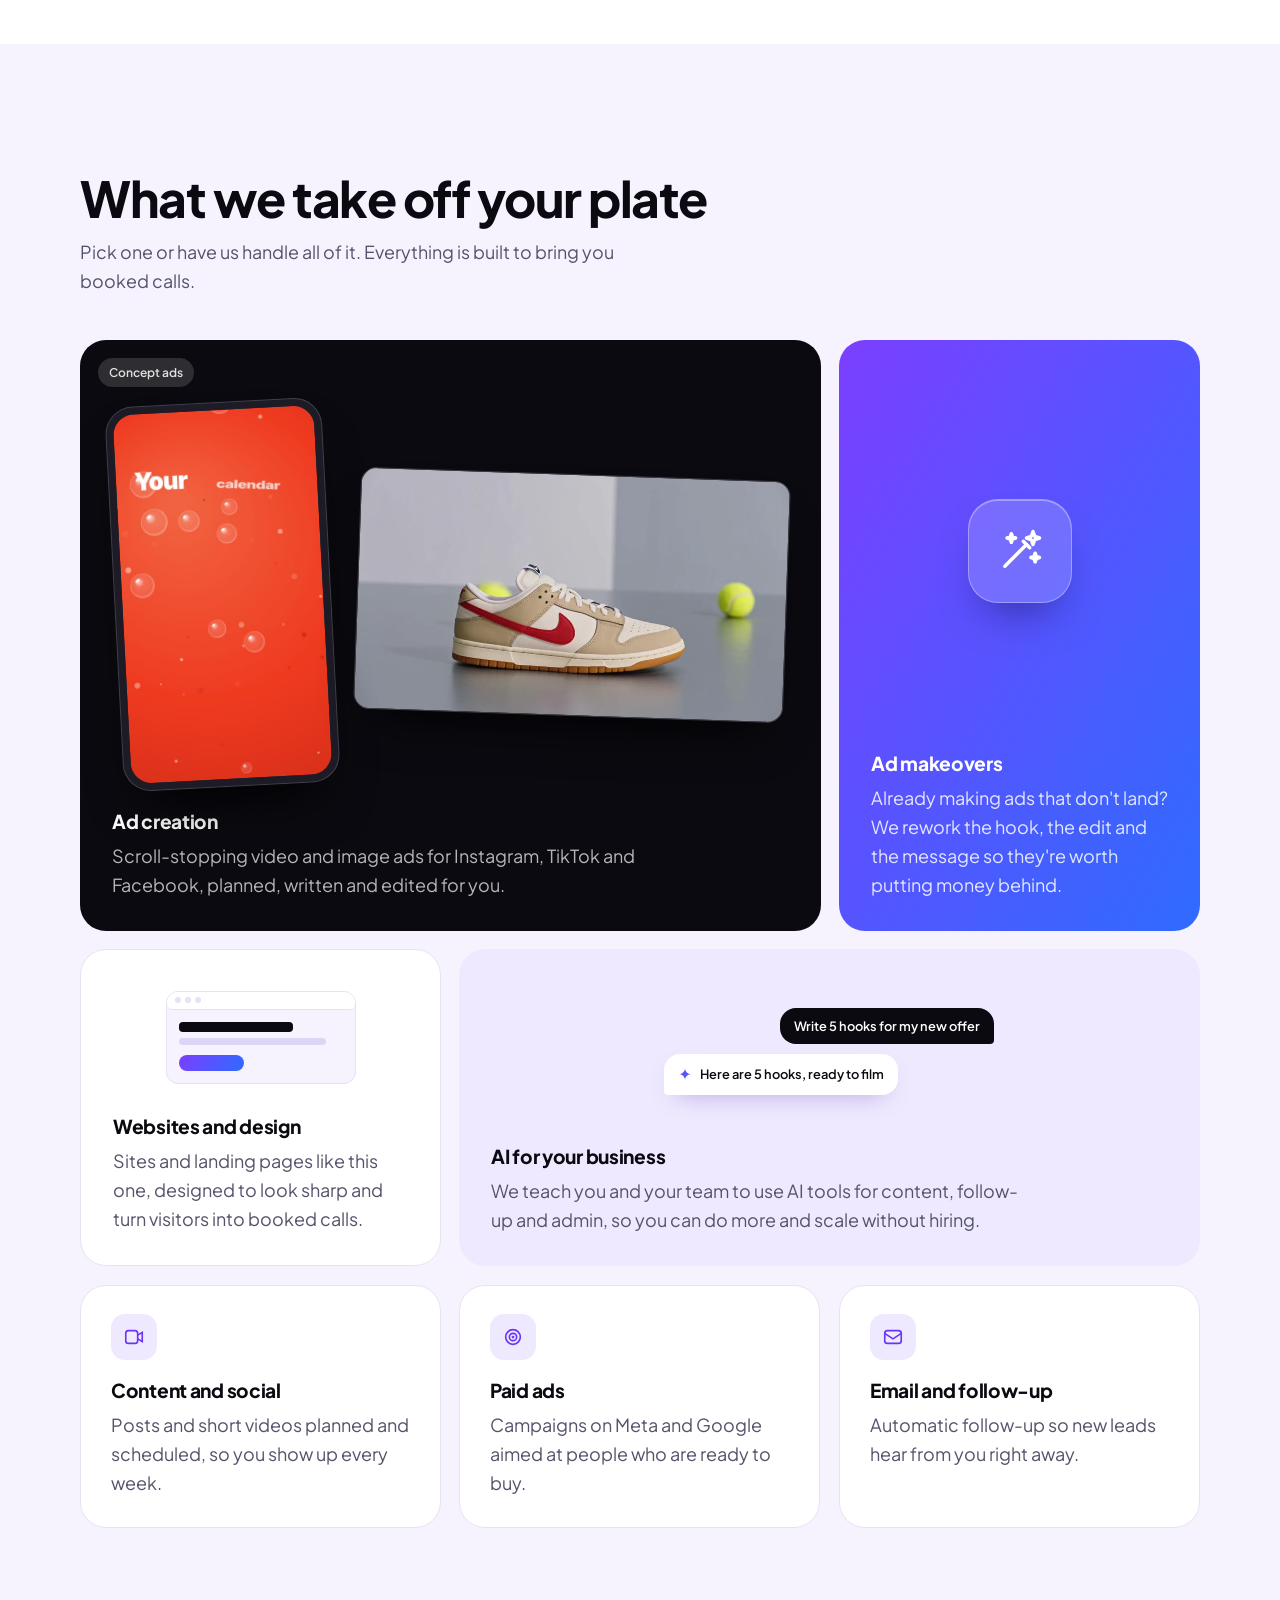
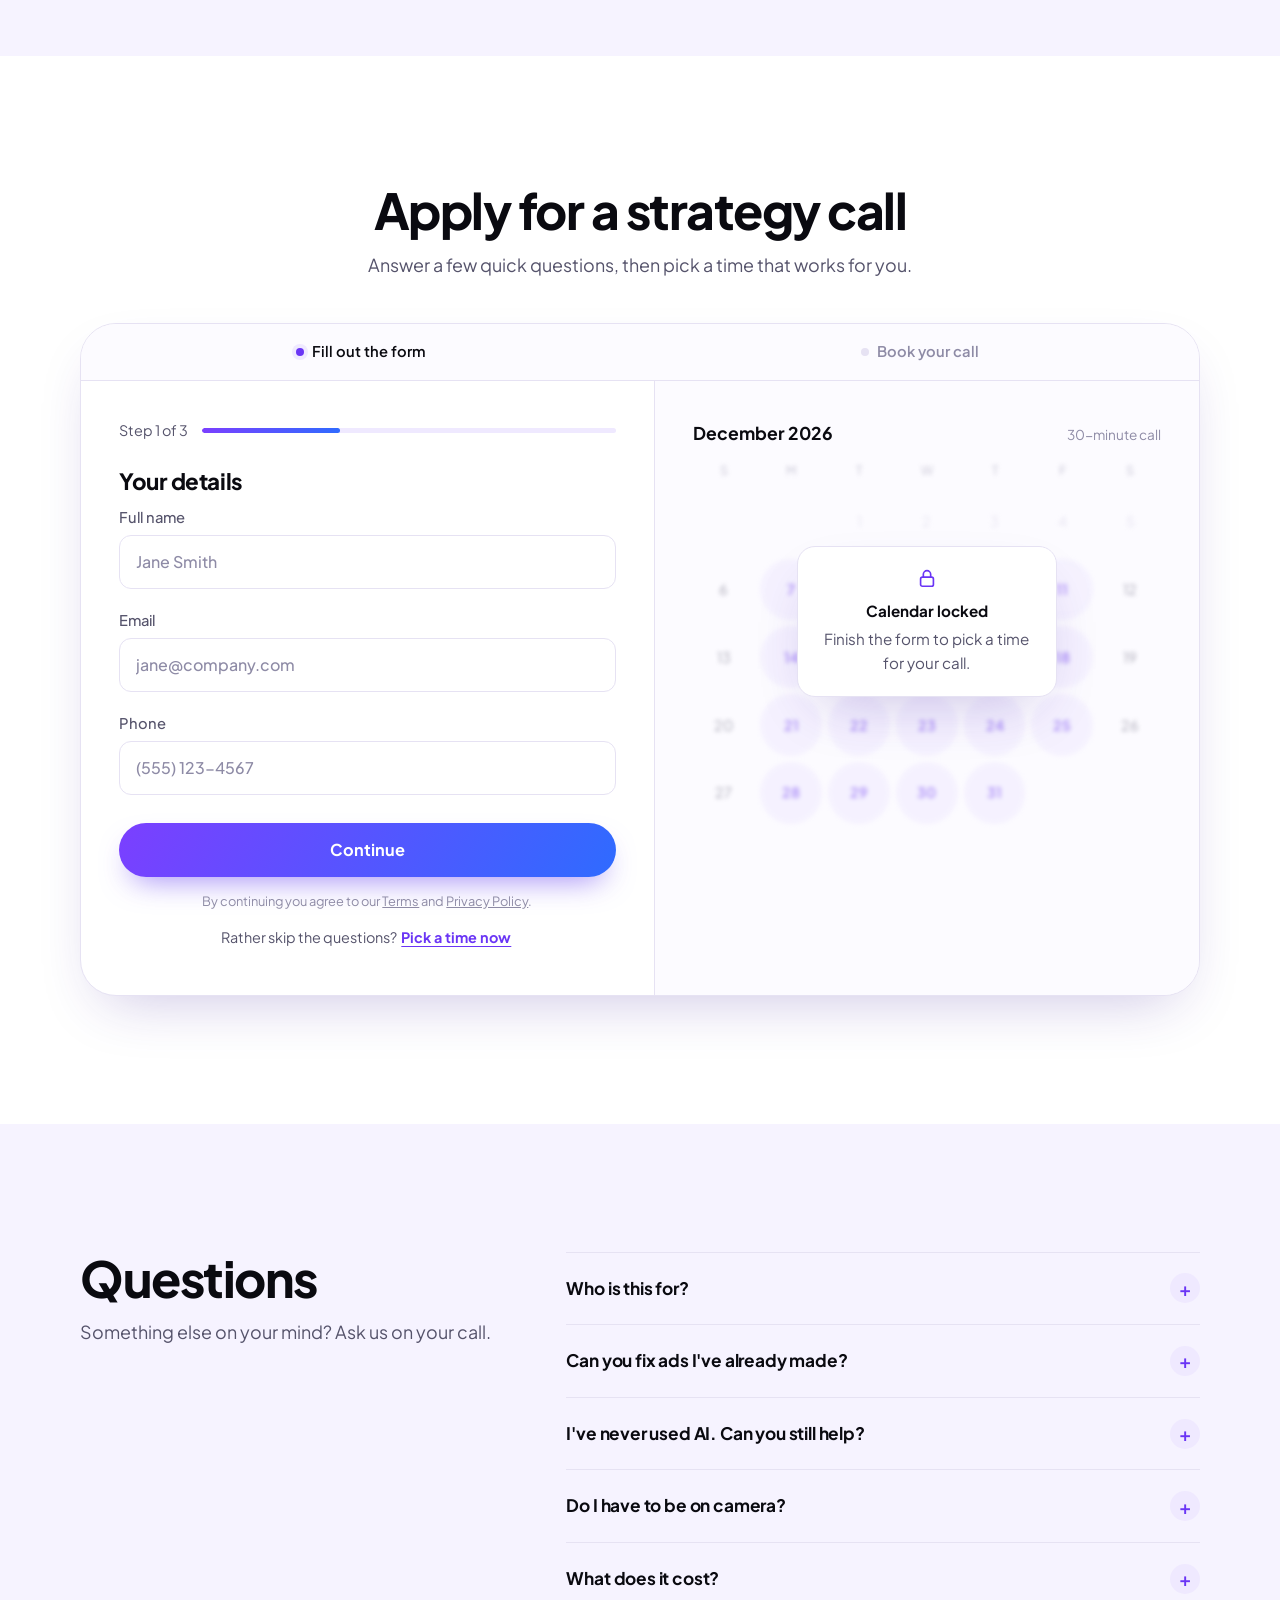
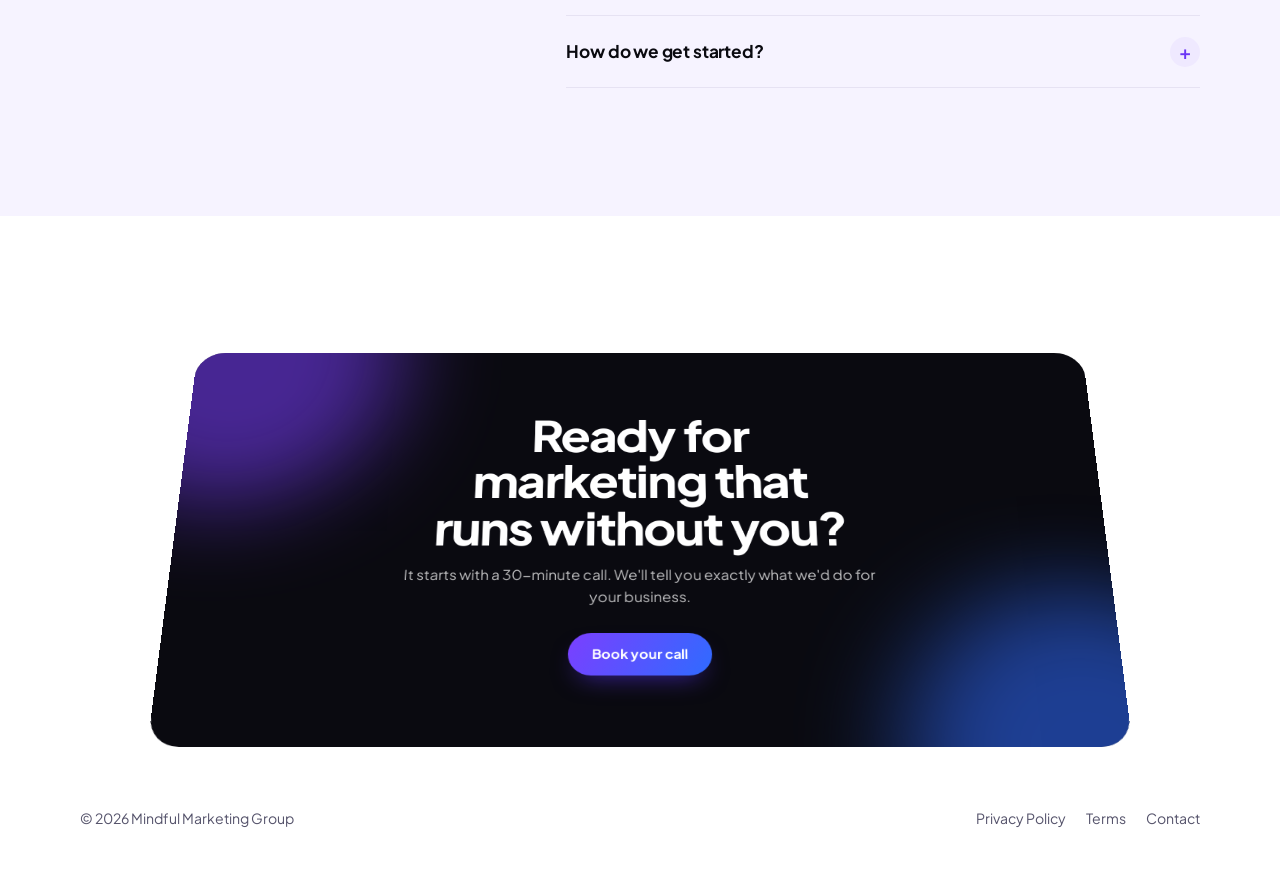
==== commit 01e85b91: "Connect Calendly booking and open the calendar even if a form fails to send" ====
--- a/index.html
+++ b/index.html
@@ -290,6 +290,7 @@
               </div>
               <p class="form-status" id="formStatus" role="alert"></p>
               <p class="fine">By continuing you agree to our <a href="terms.html">Terms</a> and <a href="privacy.html">Privacy Policy</a>.</p>
+              <p class="skip">Rather skip the questions? <button type="button" id="skipToCal">Pick a time now</button></p>
             </form>
           </div>
 
--- a/home.css
+++ b/home.css
@@ -419,7 +419,10 @@
   .booked-msg p { color: var(--muted); }
   .cal-embed { display: none; margin-top: 18px; }
   .unlocked .cal-embed { display: block; }
-  .cal-embed iframe { width: 100%; height: 640px; border: 0; border-radius: var(--radius-md); background: #fff; }
+  .cal-embed iframe { width: 100%; height: 720px; border: 0; border-radius: var(--radius-md); background: #fff; }
+  @media (max-width: 600px) { .cal-embed iframe { height: 820px; } }
+  .skip { margin-top: 10px; text-align: center; font-size: .9rem; color: var(--muted); }
+  .skip button { font: inherit; font-weight: 700; color: var(--purple); background: none; border: 0; padding: 4px 2px; cursor: pointer; text-decoration: underline; text-underline-offset: 3px; }
   .cal-placeholder { border: 1px solid var(--line); border-radius: var(--radius-md); padding: 22px 24px; color: var(--muted); font-size: .95rem; background: #fff; }
   .cal-placeholder strong { display: block; color: var(--ink); font-size: 1.05rem; margin-bottom: 8px; }
   .cal-placeholder ol { margin: 0 0 14px; padding-left: 1.2em; }
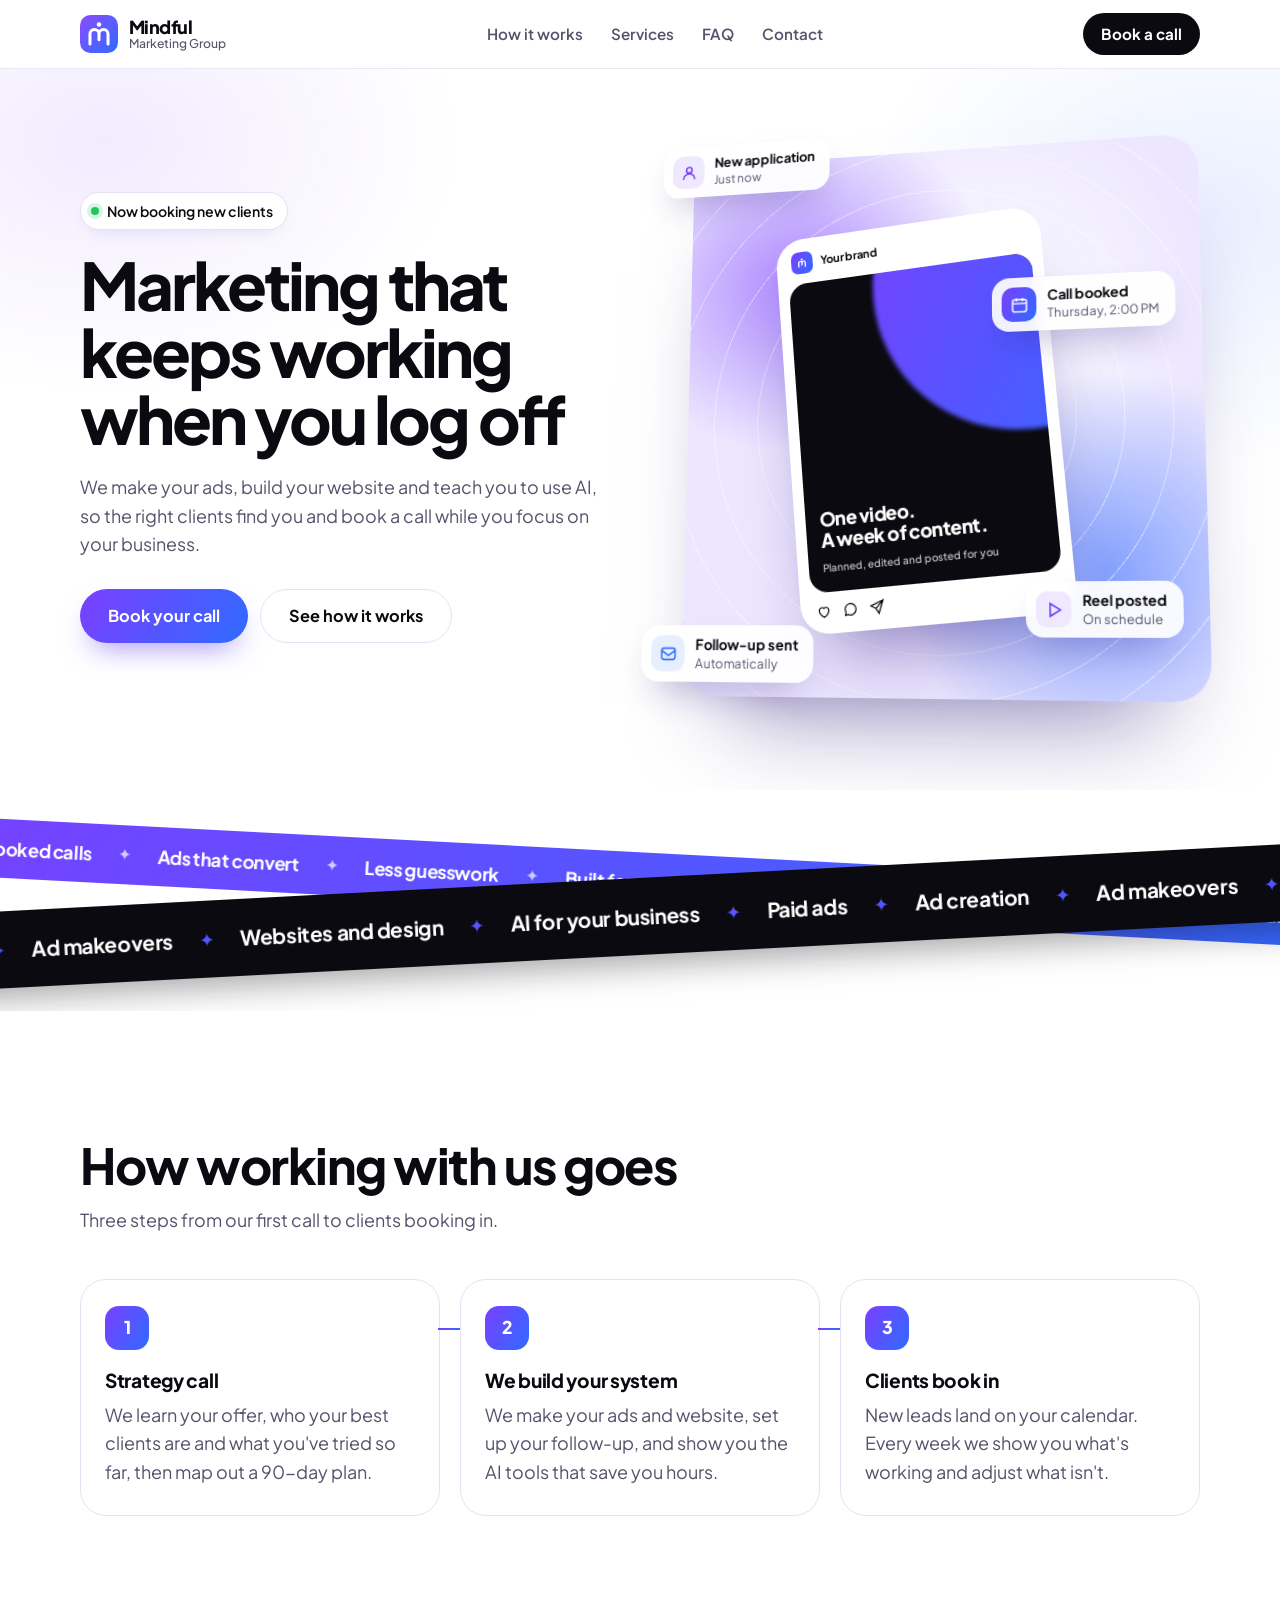
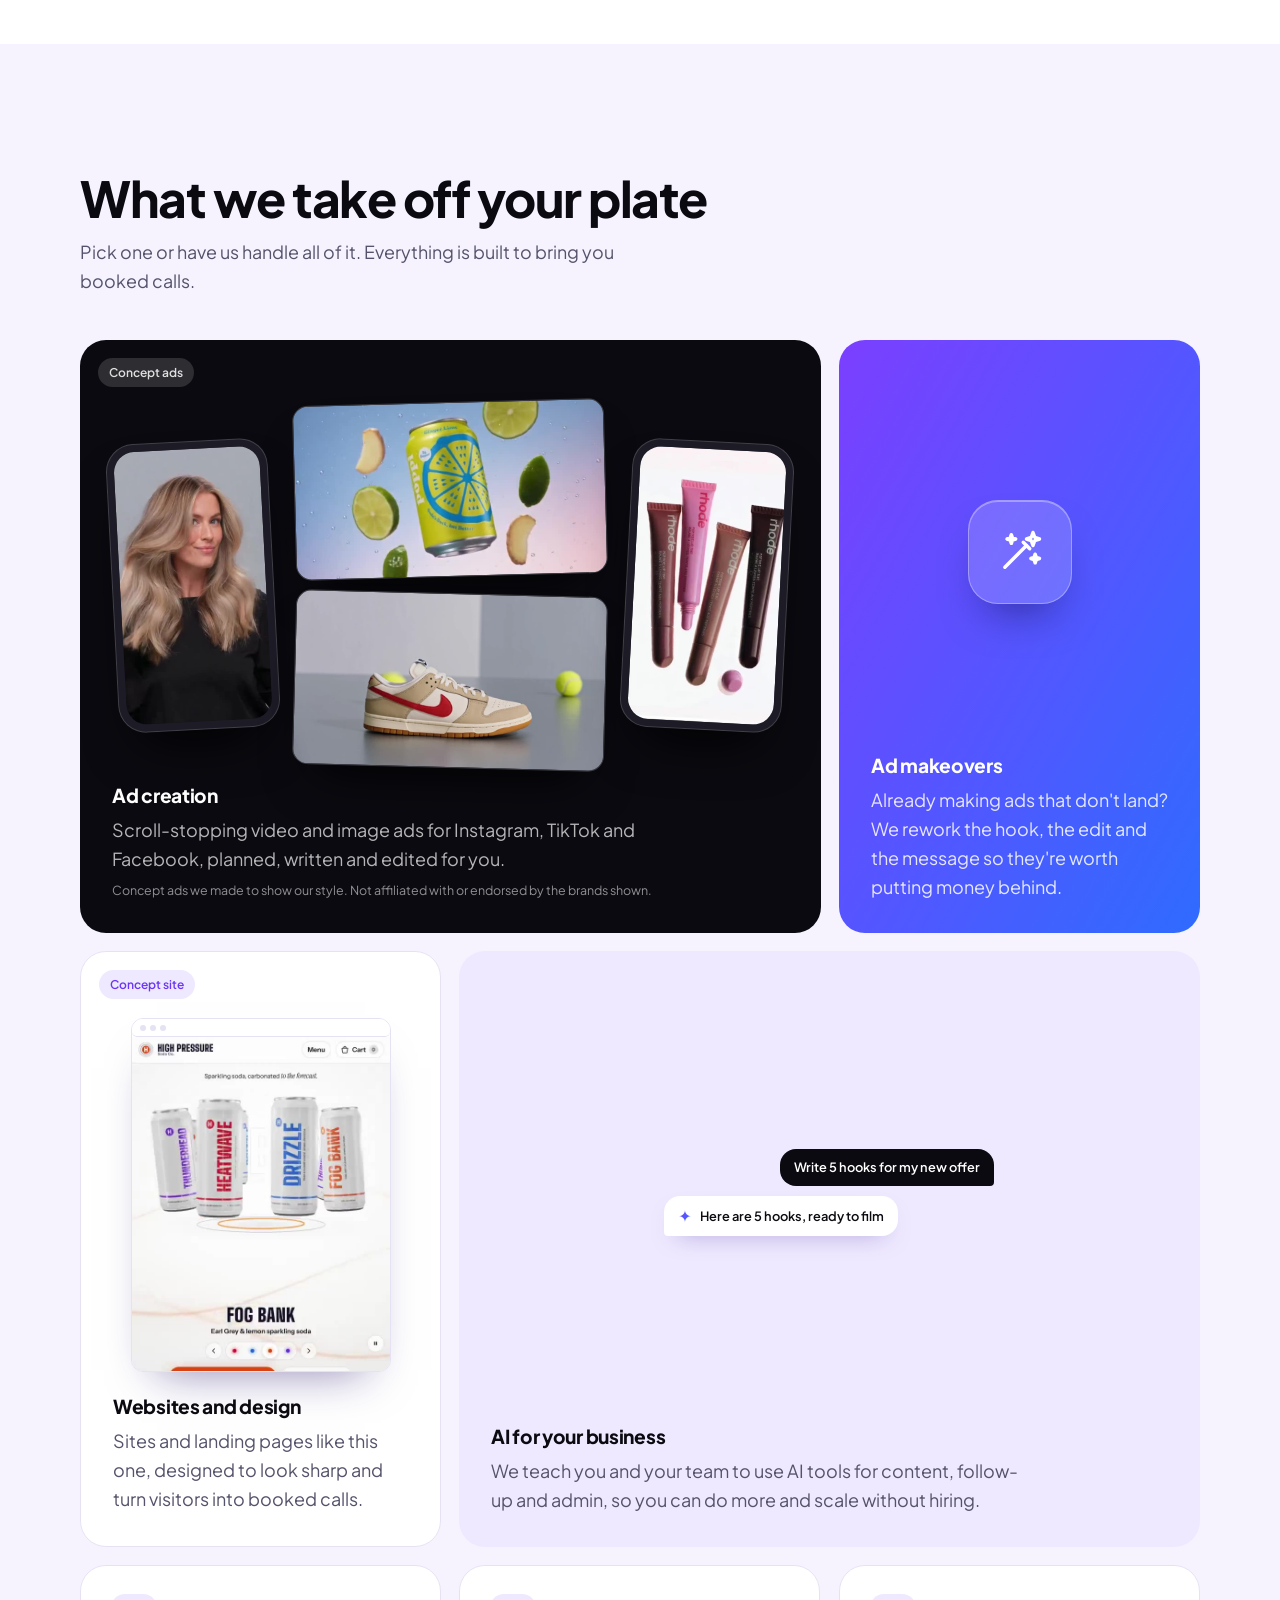
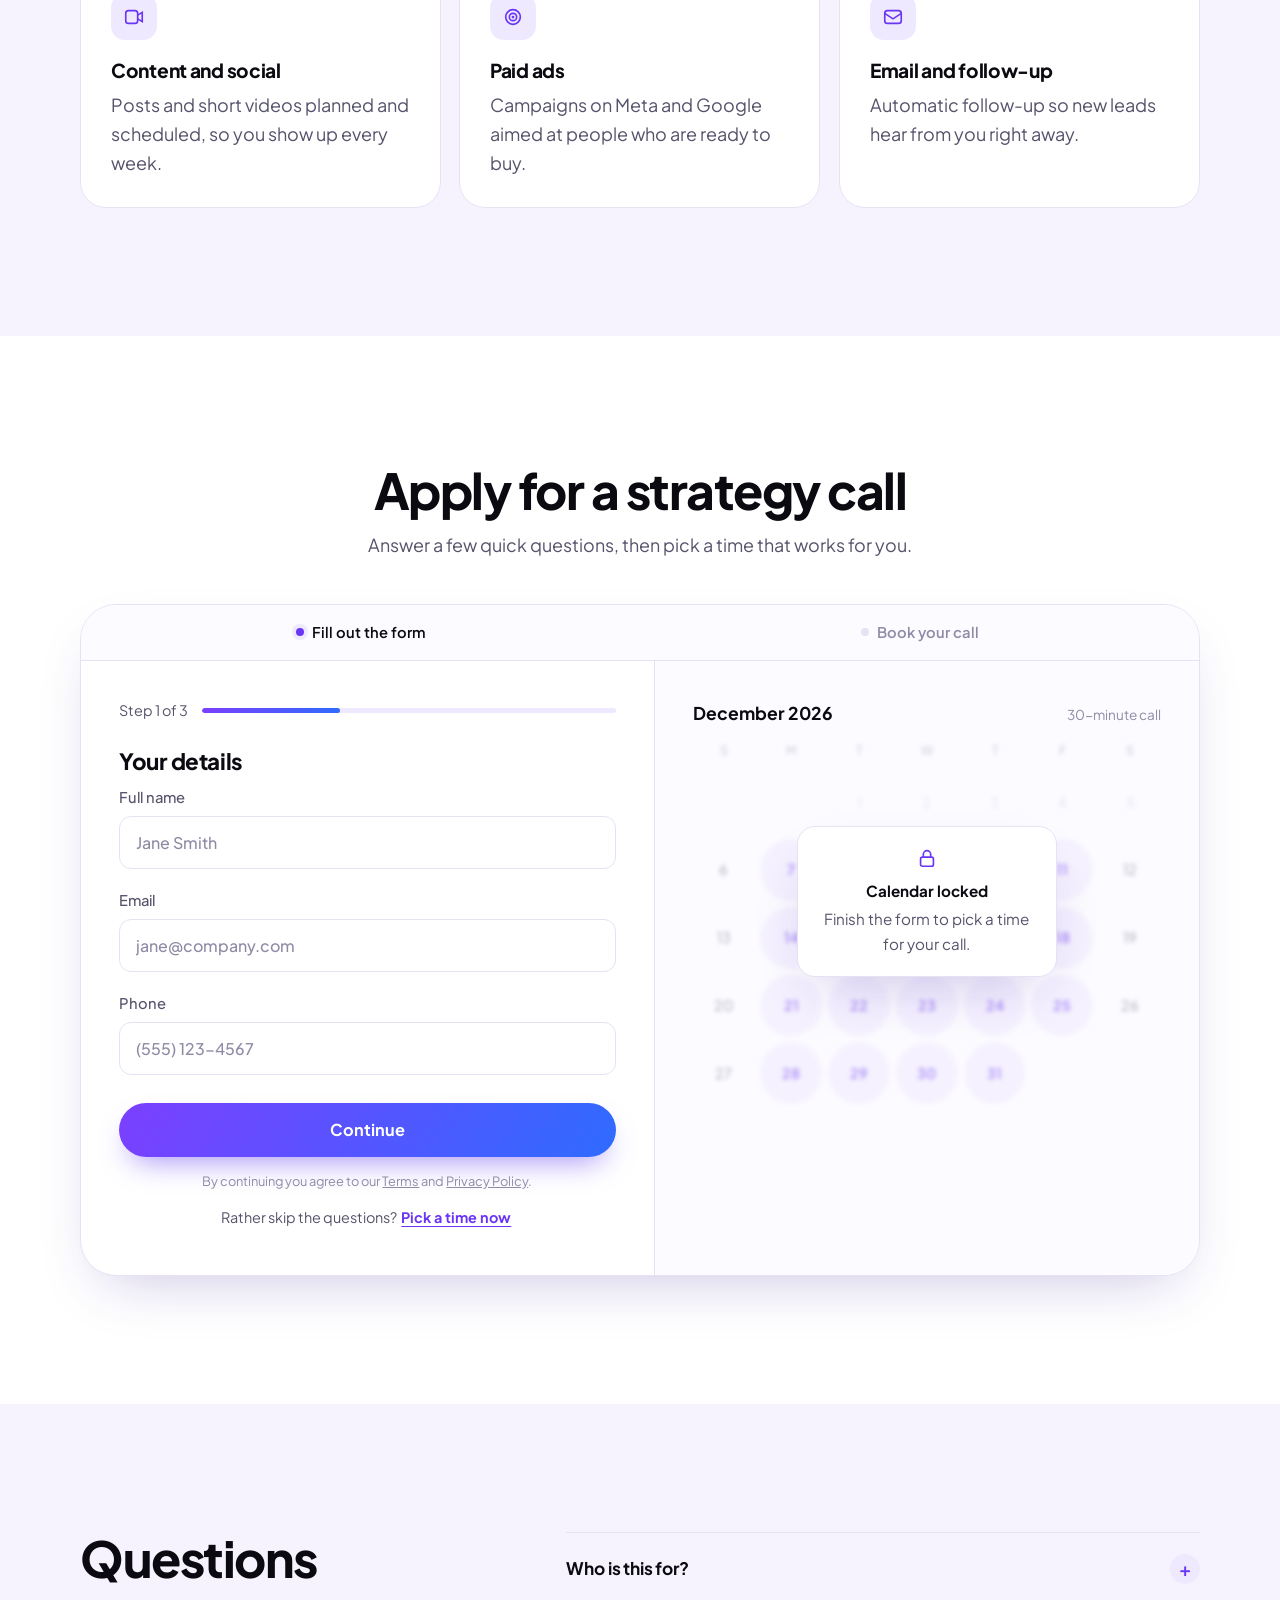
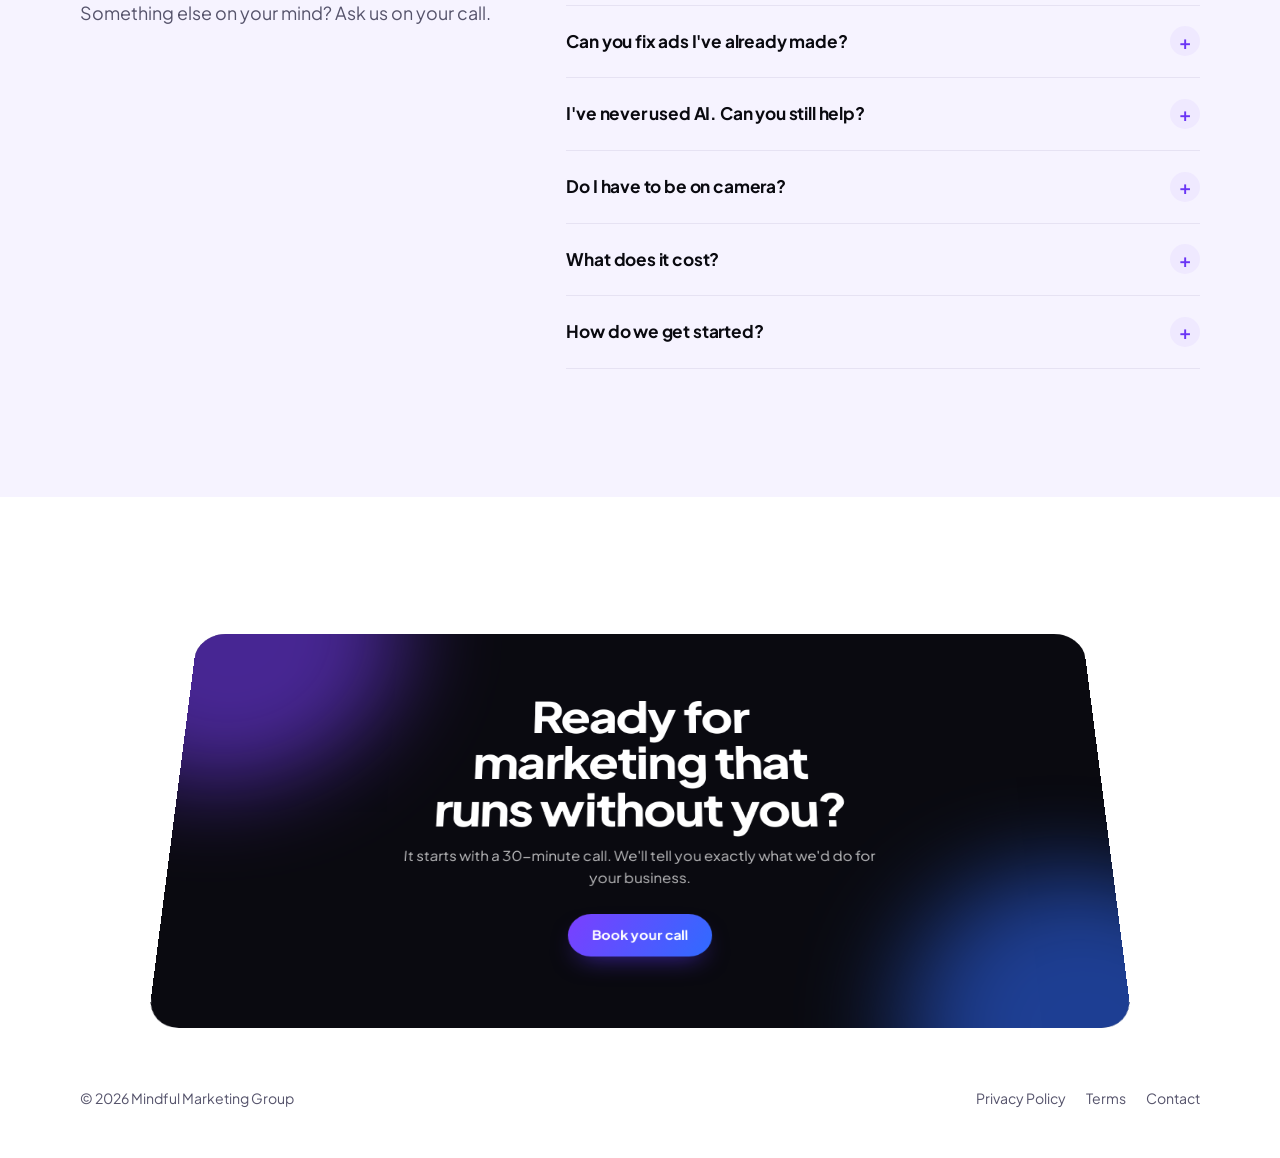
==== commit 80fc2c17: "Add new concept ads and website demo, remove app ad" ====
--- a/index.html
+++ b/index.html
@@ -151,13 +151,22 @@
           <div class="art">
             <div class="showcase">
               <div class="phone-frame">
-                <video class="ad-video" src="img/app-ad.mp4" poster="img/app-ad-poster.jpg" width="432" height="768" muted loop playsinline preload="none" aria-label="Example animated ad for a scheduling app: 'Your calendar is lying to you', showing booked money shrinking from no-shows and too many apps, then one app that runs your whole day"></video>
-              </div>
-              <div class="reel">
-                <video class="ad-video" src="img/sneaker-ad.mp4" poster="img/sneaker-ad-poster.jpg" width="854" height="480" muted loop playsinline preload="none" aria-label="Example video ad: a sneaker on a court with tennis balls, a player walking in them, and a player at the net"></video>
+                <video class="ad-video" src="img/hair-ad.mp4" poster="img/hair-ad-poster.jpg" width="432" height="770" muted loop playsinline preload="none" aria-label="Concept video ad for a volumizing hairspray: a woman sprays her hair, then shows off full, wavy volume"></video>
+              </div>
+              <div class="reels">
+                <div class="reel">
+                  <video class="ad-video" src="img/soda-ad.mp4" poster="img/soda-ad-poster.jpg" width="854" height="476" muted loop playsinline preload="none" aria-label="Concept video ad for a ginger lime soda: the can opens with a splash, then floats among lime and ginger slices"></video>
+                </div>
+                <div class="reel">
+                  <video class="ad-video" src="img/sneaker-ad.mp4" poster="img/sneaker-ad-poster.jpg" width="854" height="480" muted loop playsinline preload="none" aria-label="Concept video ad: a sneaker on a court with tennis balls, a player walking in them, and a player at the net"></video>
+                </div>
+              </div>
+              <div class="phone-frame tilt-r">
+                <video class="ad-video" src="img/lip-ad.mp4" poster="img/lip-ad-poster.jpg" width="432" height="772" muted loop playsinline preload="none" aria-label="Concept video ad for a tinted lip balm: a pink tube in close-up, then a row of shades"></video>
               </div>
             </div>
           </div>
+          <p class="concept-note">Concept ads we made to show our style. Not affiliated with or endorsed by the brands shown.</p>
           <h3>Ad creation</h3>
           <p>Scroll-stopping video and image ads for Instagram, TikTok and Facebook, planned, written and edited for you.</p>
         </article>
@@ -169,7 +178,10 @@
           <p>Already making ads that don't land? We rework the hook, the edit and the message so they're worth putting money behind.</p>
         </article>
         <article class="tile light">
-          <div class="art" aria-hidden="true"><span class="browser"><span class="bar"><i></i><i></i><i></i></span><span class="body"><i></i><i></i><i></i></span></span></div>
+          <span class="eg on-light">Concept site</span>
+          <div class="art"><span class="browser live"><span class="bar"><i></i><i></i><i></i></span>
+            <video class="ad-video" src="img/site-demo.mp4" poster="img/site-demo-poster.jpg" width="560" height="726" muted loop playsinline preload="none" aria-label="Screen recording of a soda brand website we designed: cans spin in 3D as you scroll through the flavors"></video>
+          </span></div>
           <h3>Websites and design</h3>
           <p>Sites and landing pages like this one, designed to look sharp and turn visitors into booked calls.</p>
         </article>
--- a/home.css
+++ b/home.css
@@ -328,6 +328,25 @@
     .showcase .reel { width: 100%; }
   }
 
+  /* four concept ads: phone, two wide clips, phone */
+  .showcase { gap: 20px; align-items: center; }
+  .showcase .phone-frame { width: 24%; max-width: 190px; }
+  .phone-frame.tilt-r { transform: rotate(3deg); }
+  .reels { flex: 1 1 0; min-width: 0; max-width: 340px; display: grid; gap: 16px; }
+  .showcase .reels .reel { max-width: none; width: 100%; transform: rotate(-1.5deg); }
+  .showcase .reels .reel + .reel { transform: rotate(1.5deg); }
+  .concept-note { order: 9; margin: 14px 0 0; font-size: .78rem; color: rgba(255, 255, 255, .55) !important; max-width: none !important; }
+  .tile.dark .art { margin-bottom: 14px; }
+  @media (max-width: 640px) {
+    .showcase { flex-direction: row; flex-wrap: wrap; gap: 16px; }
+    .showcase .phone-frame { width: calc(50% - 8px); max-width: none; order: 1; }
+    .reels { flex: 1 1 100%; max-width: none; order: 2; }
+  }
+  /* website tile: a real screen recording inside the browser frame */
+  .eg.on-light { background: var(--purple-soft); color: var(--purple); }
+  .browser.live { width: 100%; max-width: 260px; margin-top: 34px; background: #fff; box-shadow: 0 24px 44px -26px rgba(40, 20, 110, .55); }
+  .browser.live video { width: 100%; height: auto; display: block; }
+
   /* Ad makeovers: a simple sparkle icon */
   .wand {
     width: 104px; height: 104px; border-radius: 30px; display: grid; place-items: center;
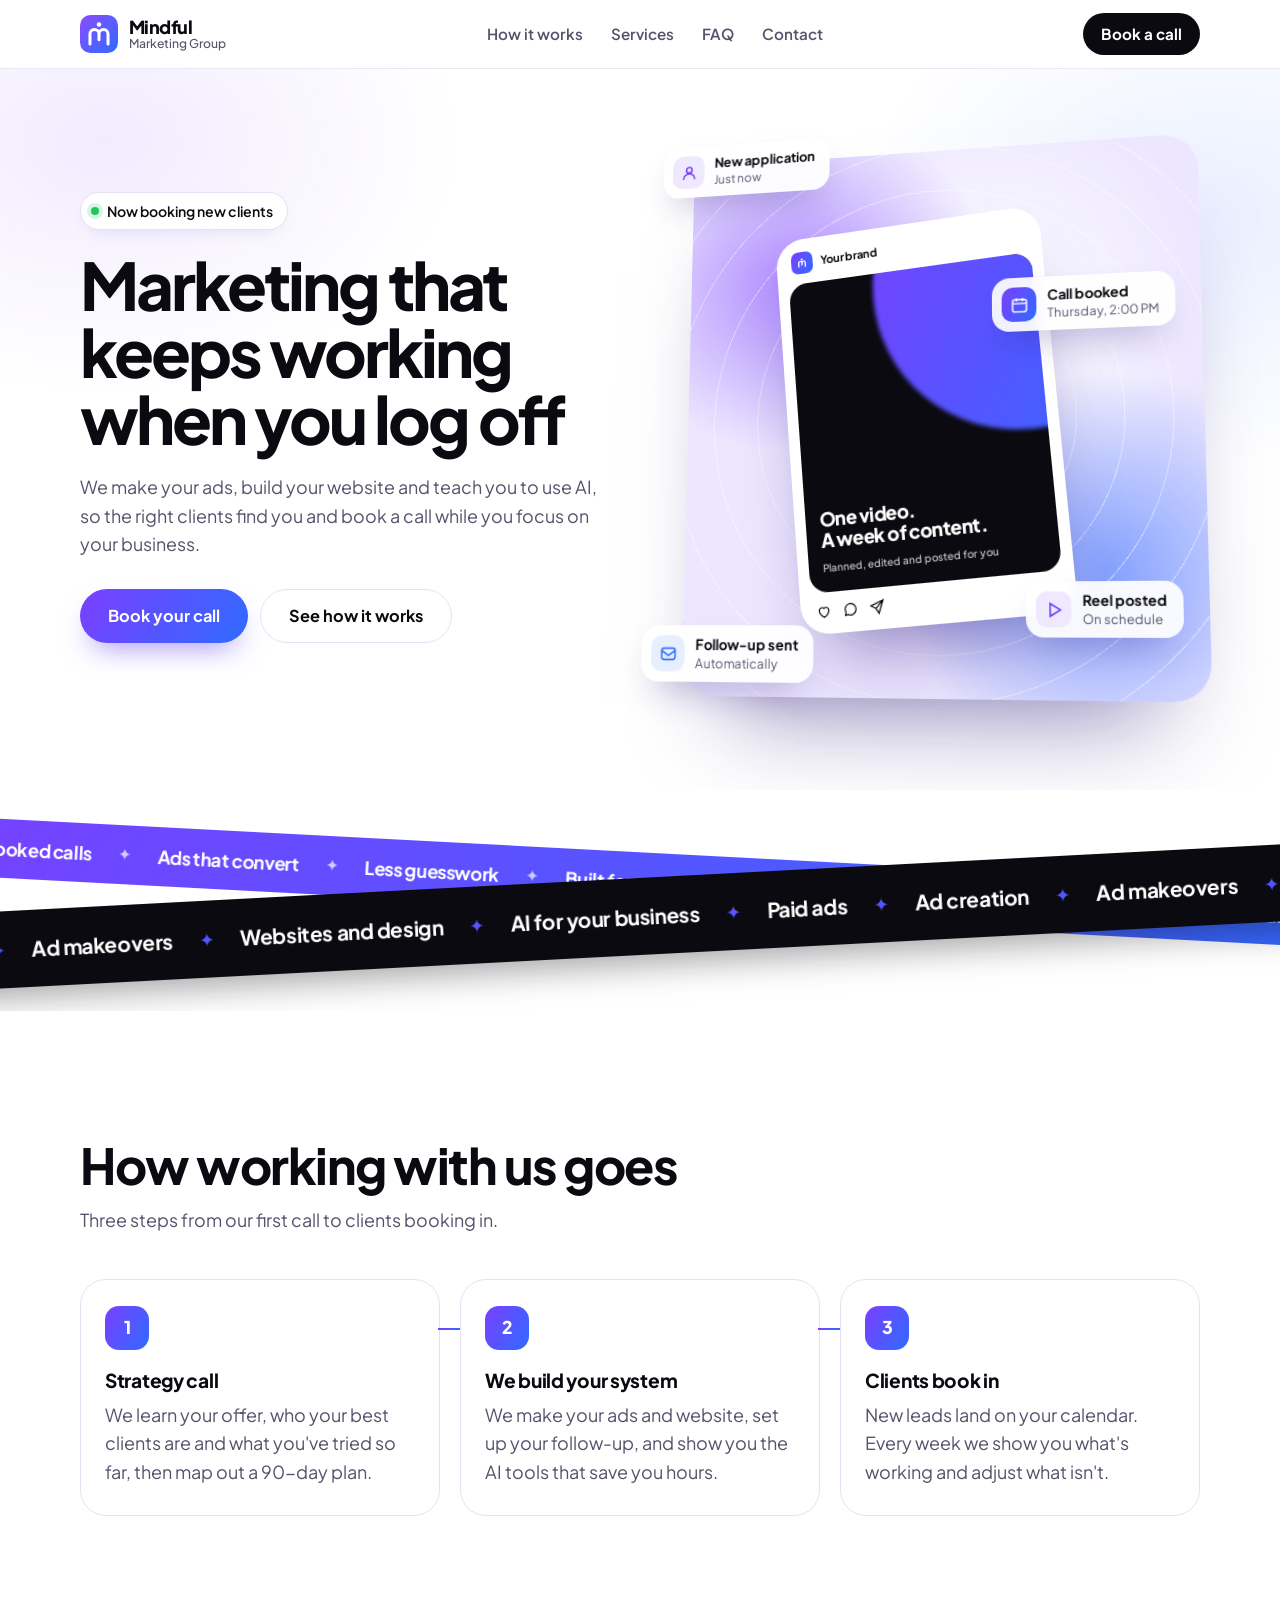
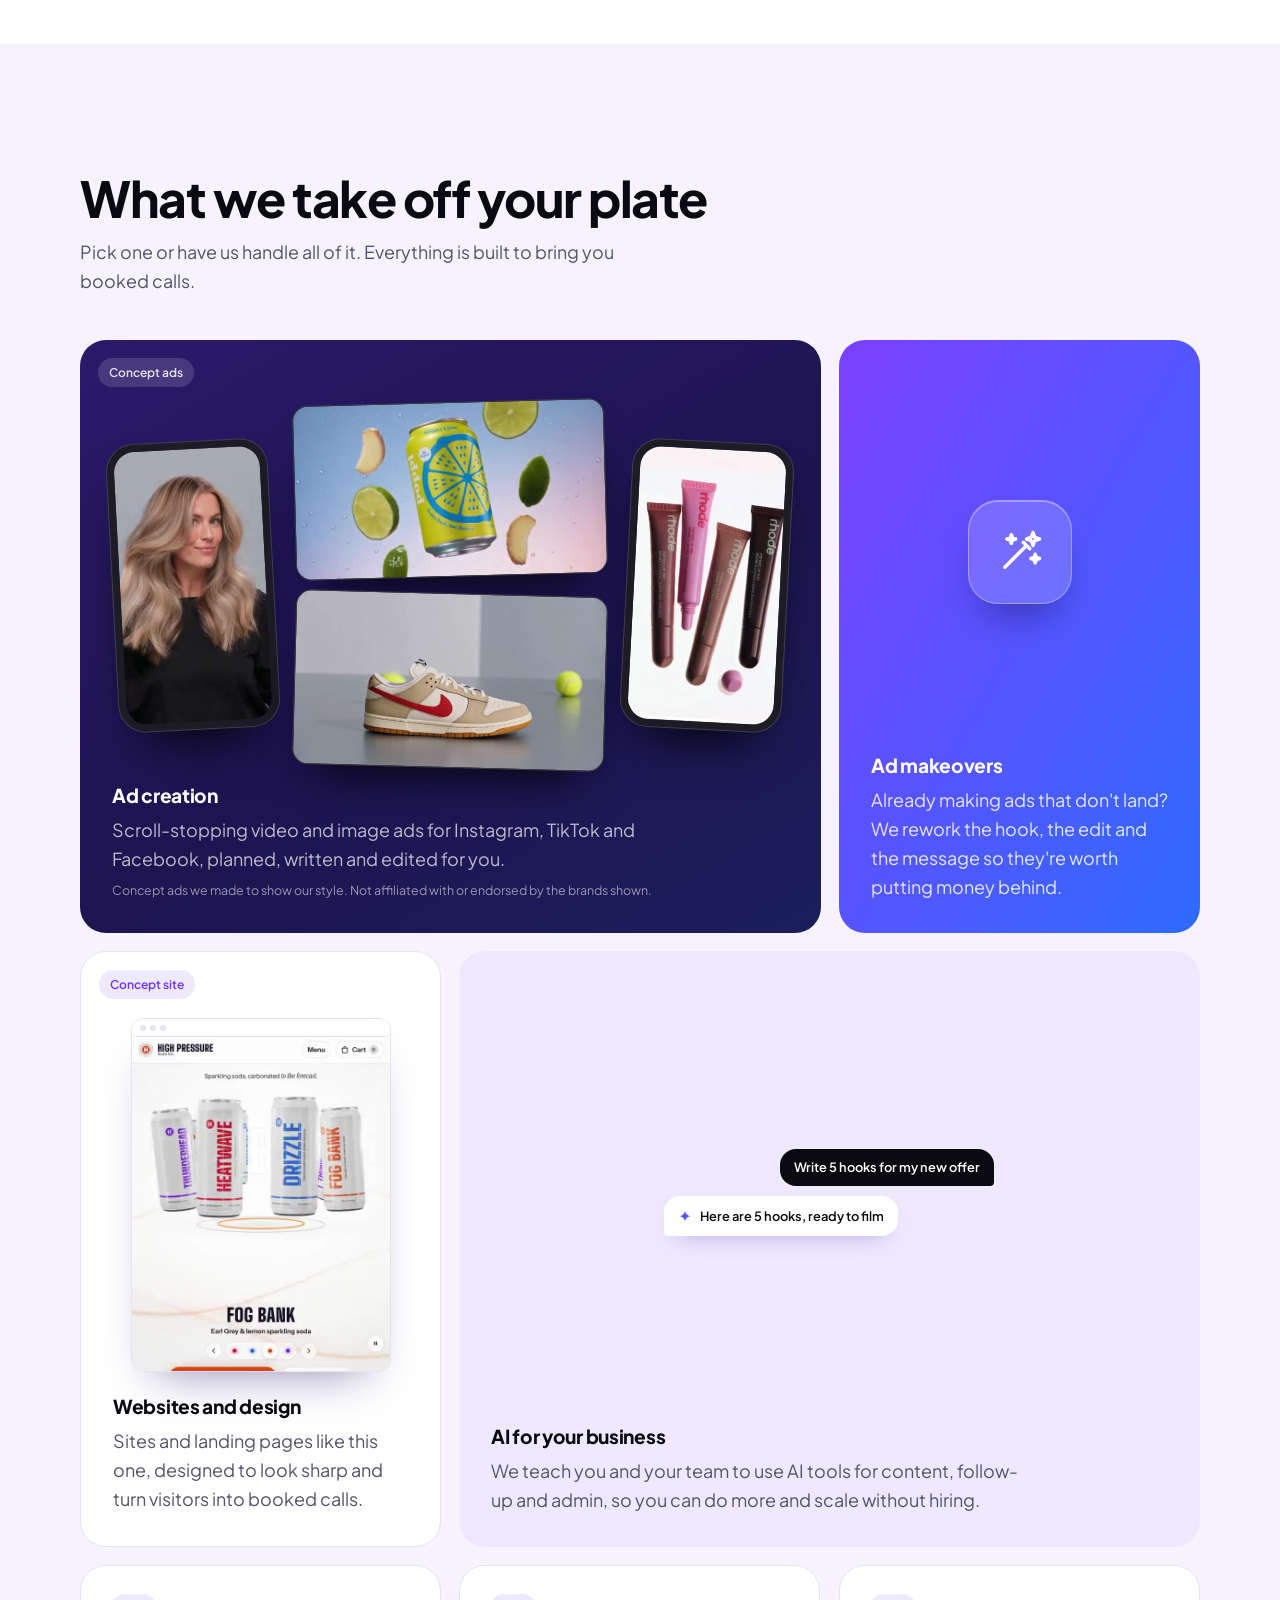
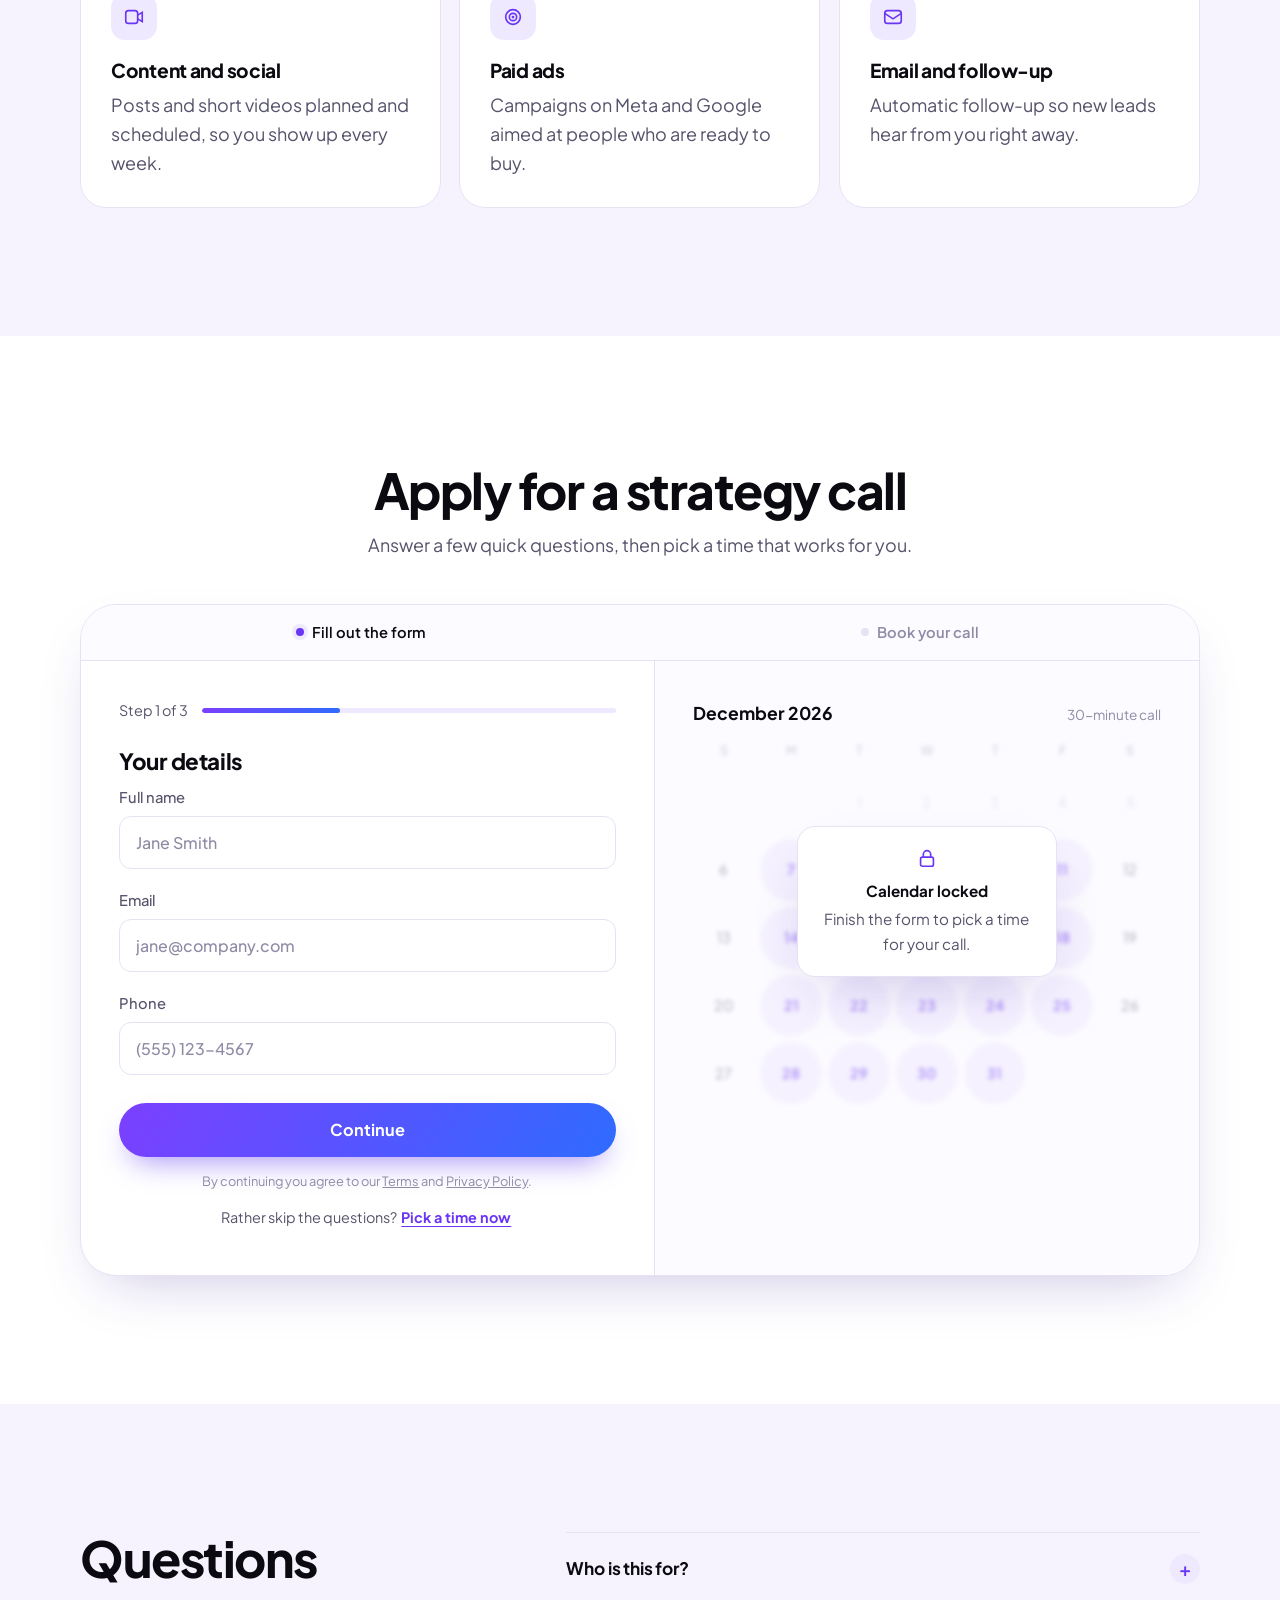
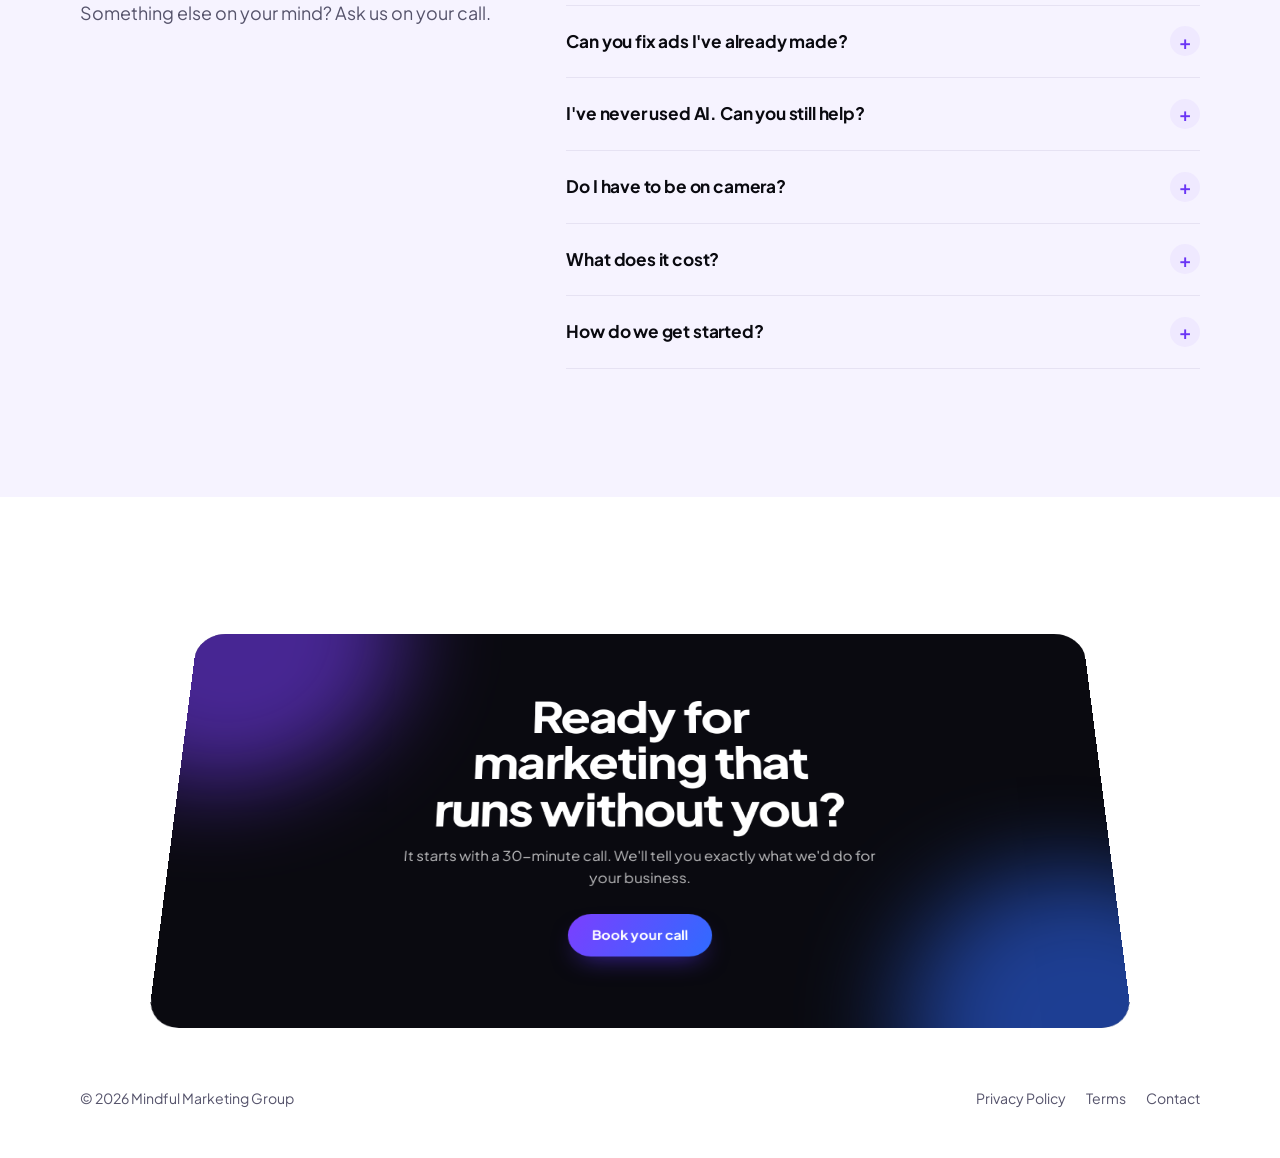
==== commit c9580d58: "Ask for a one-time budget when the need is a website" ====
--- a/index.html
+++ b/index.html
@@ -276,7 +276,7 @@
                   </select>
                   <span class="err" aria-live="polite"></span>
                 </label>
-                <label>Monthly marketing budget
+                <label><span id="budgetLabel">Monthly marketing budget</span>
                   <select name="budget" required>
                     <option value="">Choose a range</option>
                     <option>Under $1,000</option>
--- a/home.css
+++ b/home.css
@@ -242,7 +242,7 @@
   .bento { display: grid; gap: 14px; }
   .tile { border-radius: var(--radius-lg); padding: 28px 26px; position: relative; overflow: hidden; min-height: 250px; display: flex; flex-direction: column; justify-content: flex-end; }
   .tile p { margin-top: 8px; max-width: 30em; }
-  .tile.dark { background: var(--ink); color: #fff; }
+  .tile.dark { background: linear-gradient(150deg, #2B1A6B 0%, #1E1450 55%, #1A1F5C 100%); color: #fff; }
   .tile.dark h3 { color: #fff; }
   .tile.dark p { color: rgba(255, 255, 255, .7); }
   .tile.grad { background: var(--grad); color: #fff; }
